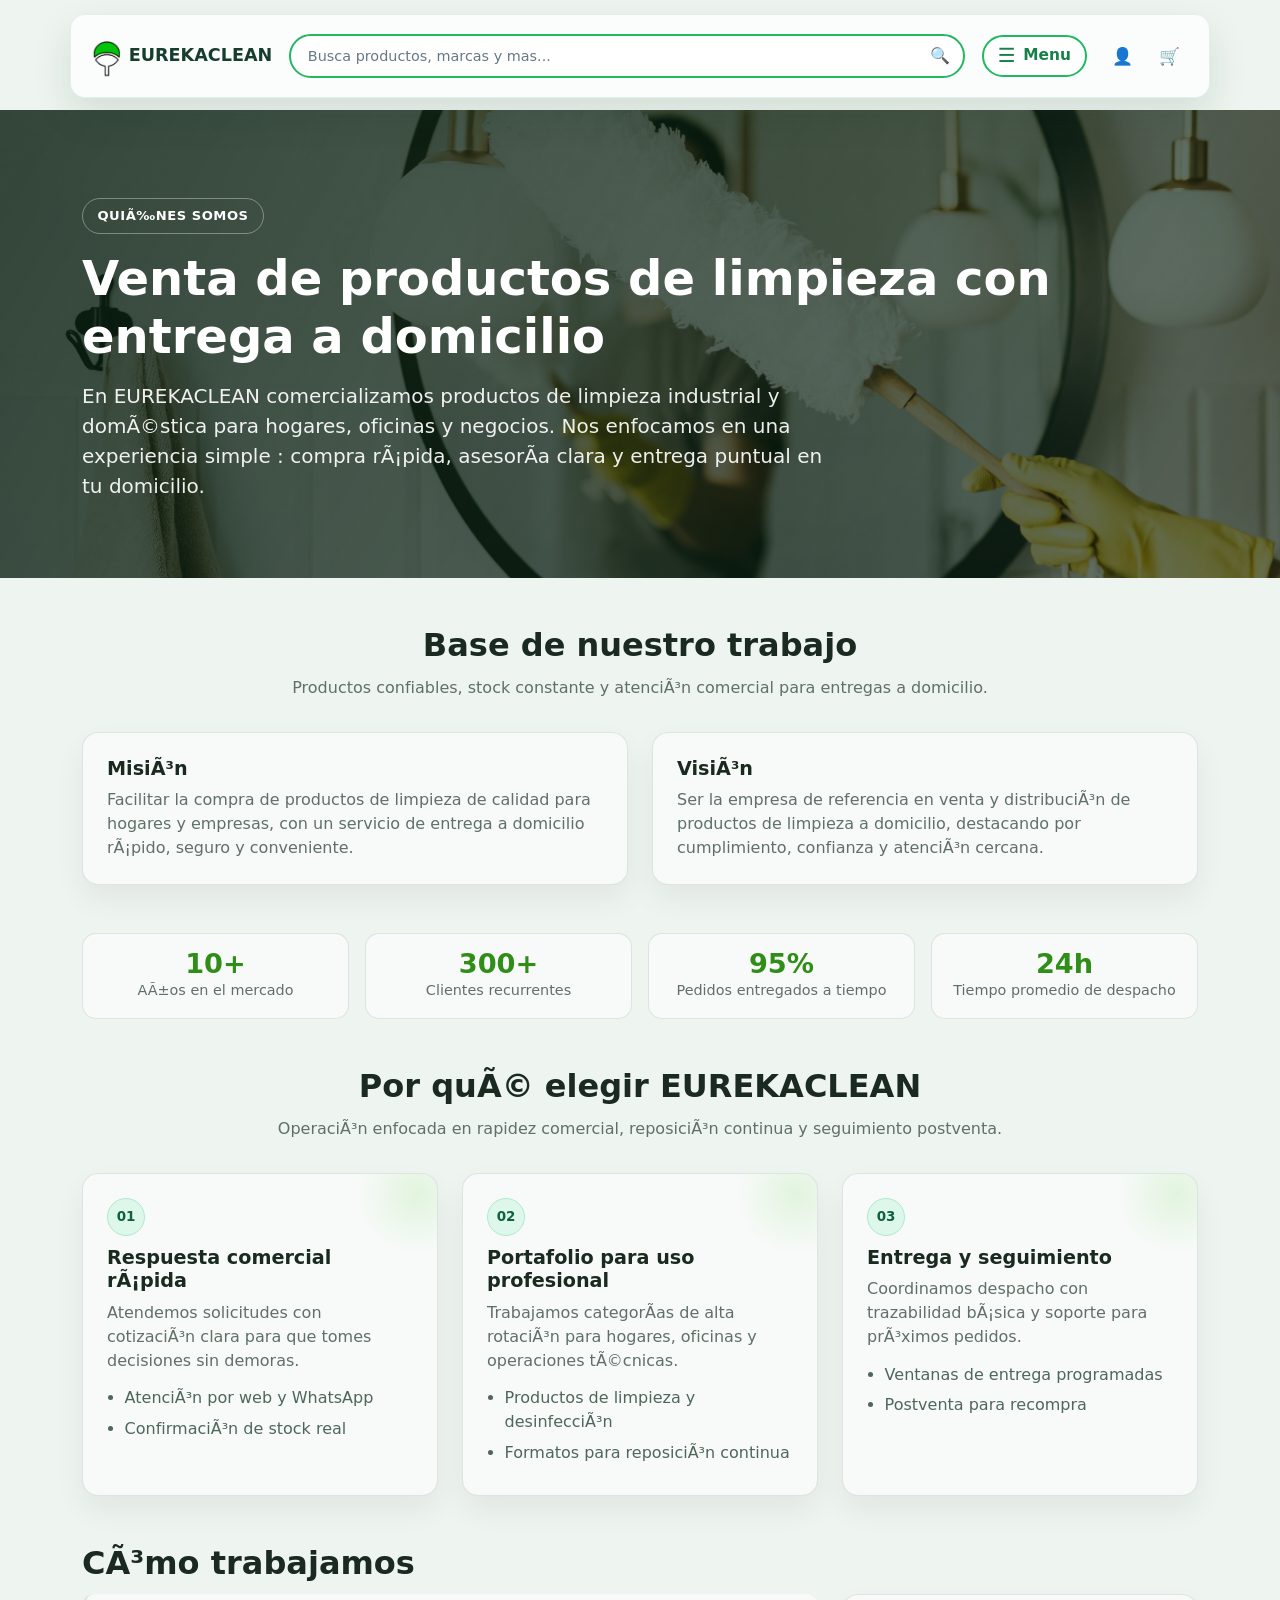
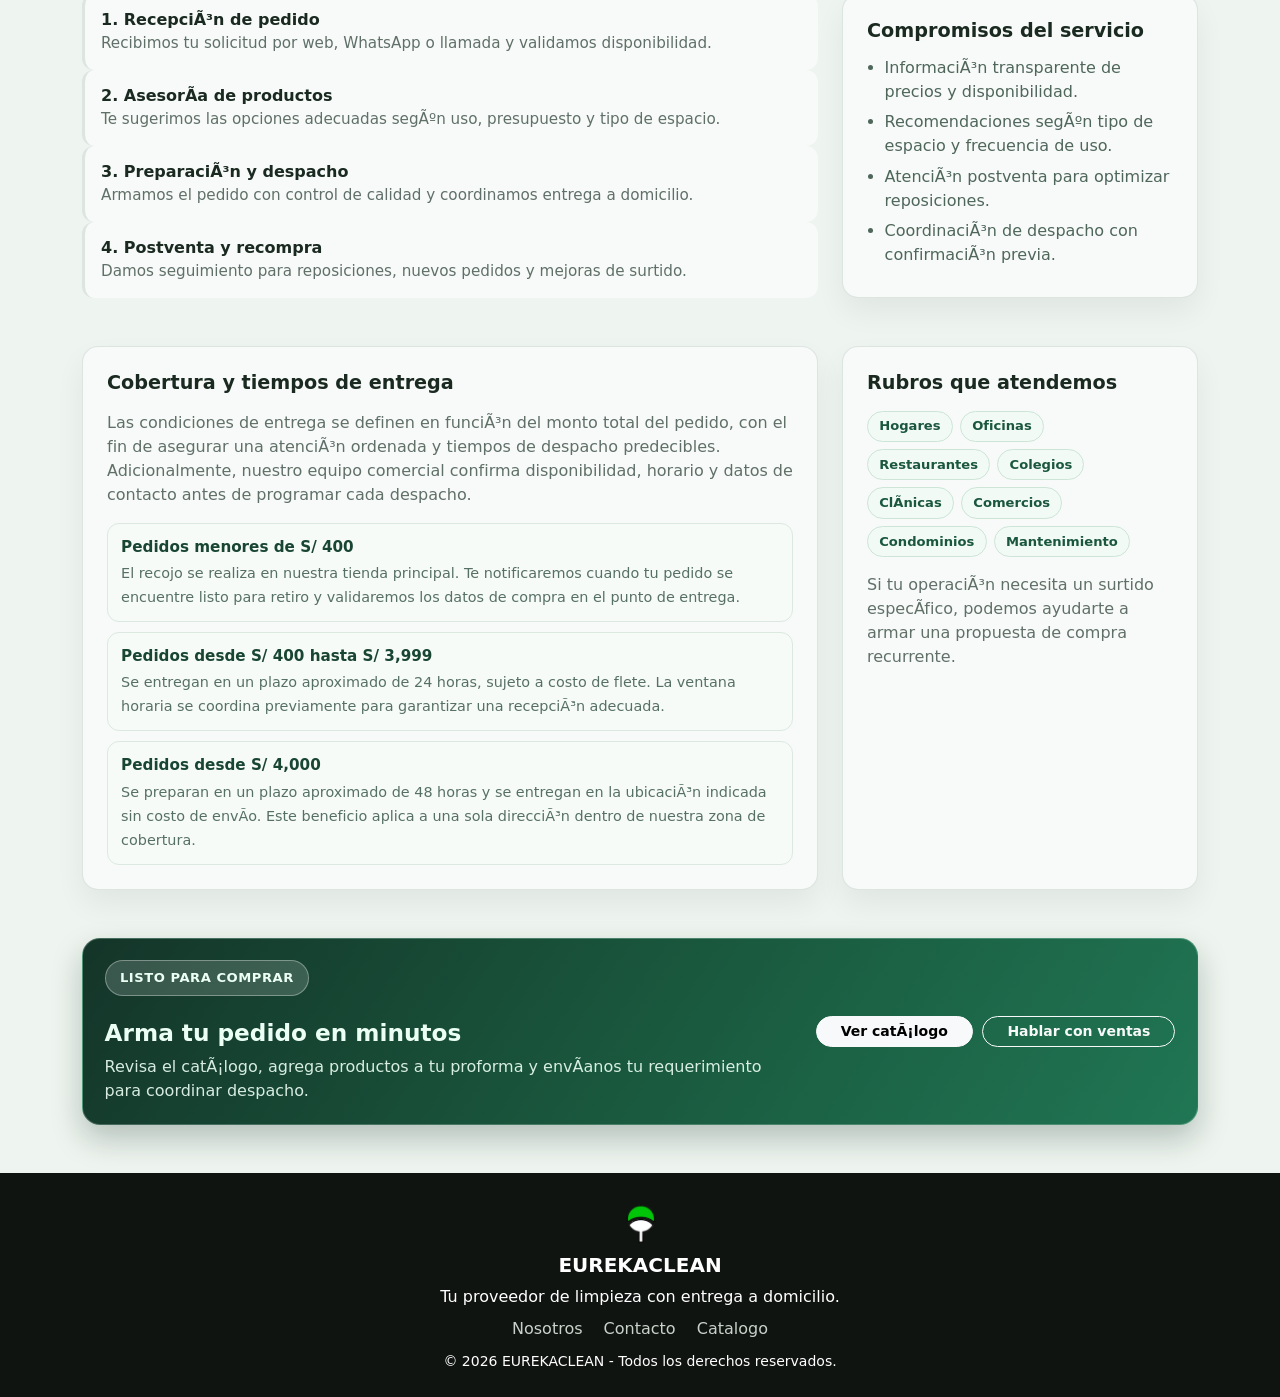
==== acerca.html @ d884f150 "Primer commit - EurekaCleanCode" ====
﻿<!DOCTYPE html>
<html lang="es">
<head>
  <meta charset="UTF-8">
  <meta name="viewport" content="width=device-width, initial-scale=1.0">
  <title>Acerca | EUREKACLEAN</title>

  <link href="https://cdn.jsdelivr.net/npm/bootstrap@5.3.3/dist/css/bootstrap.min.css" rel="stylesheet" integrity="sha384-QWTKZyjpPEjISv5WaRU9OFeRpok6YctnYmDr5pNlyT2bRjXh0JMhjY6hW+ALEwIH" crossorigin="anonymous">
  <link rel="stylesheet" href="css/style-acerca.css?v=20260604scan2">
  <link rel="icon" type="image/png" href="img/logo.png">
  <link rel="stylesheet" href="css/style-auth-admin.css?v=20260605noflicker1">
  <link rel="stylesheet" href="css/style-mobile.css?v=20260605noflicker1">
  <script src="js/runtime-config.js?v=20260604scan2"></script>
  <script src="js/app-config.js?v=20260604scan2"></script>
  <script src="js/auth-admin-flag.js?v=20260605noflicker1"></script>
</head>

<body class="page-acerca">
  <nav class="navbar navbar-expand-lg navbar-dark fixed-top custom-navbar">
    <div class="container nav-shell">
      <a class="navbar-brand fw-bold text-white d-inline-flex align-items-center gap-2" href="index.html">
        <img src="img/logo.png" alt="Logo EUREKACLEAN">
        <span>EUREKACLEAN</span>
      </a>

      <button class="navbar-toggler nav-menu-pill" type="button" data-bs-toggle="collapse" data-bs-target="#menu" aria-controls="menu" aria-expanded="false" aria-label="Abrir menu">
        <span class="nav-menu-icon" aria-hidden="true">&#9776;</span>
        <span>Menu</span>
      </button>

      <form class="nav-search" action="tienda.html" method="get" role="search">
        <input name="q" type="search" placeholder="Busca productos, marcas y mas..." aria-label="Buscar productos">
        <button type="submit" aria-label="Buscar">&#128269;</button>
      </form>

      <div class="nav-action-row">
        <div class="nav-auth-action" id="navAuthSlot">
          <a class="nav-icon-link nav-account-link" href="login.html" aria-label="Iniciar sesion">&#128100;</a>
        </div>
        <a class="nav-icon-link nav-cart-link" href="proforma.html" aria-label="Ver proforma">&#128722;<span class="nav-cart-count" hidden>0</span></a>
      </div>

      <div class="collapse navbar-collapse nav-menu-panel" id="menu">
        <ul class="navbar-nav align-items-center">
          <li class="nav-item"><a class="nav-link" href="index.html">Inicio</a></li>
          <li class="nav-item"><a class="nav-link active" href="acerca.html">Acerca</a></li>
          <li class="nav-item"><a class="nav-link" href="contacto.html">Contacto</a></li>
          <li class="nav-item"><a class="nav-link" href="tienda.html">Catalogo</a></li>
          <li class="nav-item" data-admin-only><a class="nav-link nav-editor-link" href="editor.html">Editor</a></li>
        </ul>
      </div>
    </div>
  </nav>

  <section class="about-hero">
    <div class="container">
      <span class="pill-badge">QUIÃ‰NES SOMOS</span>
      <h1 class="display-5 mb-3">Venta de productos de limpieza con entrega a domicilio</h1>
      <p class="lead mb-0">
        En EUREKACLEAN comercializamos productos de limpieza industrial y domÃ©stica para hogares, oficinas y negocios.  Nos enfocamos en una experiencia simple : compra rÃ¡pida, asesorÃ­a clara y entrega puntual en tu domicilio.
      </p>
    </div>
  </section>

  <section class="py-5">
    <div class="container">
      <h2 class="section-title text-center">Base de nuestro trabajo</h2>
      <p class="section-subtitle text-center">Productos confiables, stock constante y atenciÃ³n comercial para entregas a domicilio.</p>

      <div class="row g-4">
        <div class="col-md-6">
          <article class="info-card">
            <h3>MisiÃ³n</h3>
            <p>
              Facilitar la compra de productos de limpieza de calidad para hogares y empresas,
              con un servicio de entrega a domicilio rÃ¡pido, seguro y conveniente.
            </p>
          </article>
        </div>

        <div class="col-md-6">
          <article class="info-card">
            <h3>VisiÃ³n</h3>
            <p>
              Ser la empresa de referencia en venta y distribuciÃ³n de productos de limpieza a domicilio,
              destacando por cumplimiento, confianza y atenciÃ³n cercana.
            </p>
          </article>
        </div>
      </div>
    </div>
  </section>

  <section class="pb-5">
    <div class="container">
      <div class="row g-3">
        <div class="col-6 col-md-3">
          <div class="stat-box">
            <strong>10+</strong>
            <span>AÃ±os en el mercado</span>
          </div>
        </div>
        <div class="col-6 col-md-3">
          <div class="stat-box">
            <strong>300+</strong>
            <span>Clientes recurrentes</span>
          </div>
        </div>
        <div class="col-6 col-md-3">
          <div class="stat-box">
            <strong>95%</strong>
            <span>Pedidos entregados a tiempo</span>
          </div>
        </div>
        <div class="col-6 col-md-3">
          <div class="stat-box">
            <strong>24h</strong>
            <span>Tiempo promedio de despacho</span>
          </div>
        </div>
      </div>
    </div>
  </section>

  <section class="pb-5">
    <div class="container">
      <h2 class="section-title text-center">Por quÃ© elegir EUREKACLEAN</h2>
      <p class="section-subtitle text-center">
        OperaciÃ³n enfocada en rapidez comercial, reposiciÃ³n continua y seguimiento postventa.
      </p>

      <div class="row g-4">
        <div class="col-md-4">
          <article class="info-card feature-card">
            <span class="feature-index">01</span>
            <h3>Respuesta comercial rÃ¡pida</h3>
            <p>Atendemos solicitudes con cotizaciÃ³n clara para que tomes decisiones sin demoras.</p>
            <ul class="feature-list">
              <li>AtenciÃ³n por web y WhatsApp</li>
              <li>ConfirmaciÃ³n de stock real</li>
            </ul>
          </article>
        </div>
        <div class="col-md-4">
          <article class="info-card feature-card">
            <span class="feature-index">02</span>
            <h3>Portafolio para uso profesional</h3>
            <p>Trabajamos categorÃ­as de alta rotaciÃ³n para hogares, oficinas y operaciones tÃ©cnicas.</p>
            <ul class="feature-list">
              <li>Productos de limpieza y desinfecciÃ³n</li>
              <li>Formatos para reposiciÃ³n continua</li>
            </ul>
          </article>
        </div>
        <div class="col-md-4">
          <article class="info-card feature-card">
            <span class="feature-index">03</span>
            <h3>Entrega y seguimiento</h3>
            <p>Coordinamos despacho con trazabilidad bÃ¡sica y soporte para prÃ³ximos pedidos.</p>
            <ul class="feature-list">
              <li>Ventanas de entrega programadas</li>
              <li>Postventa para recompra</li>
            </ul>
          </article>
        </div>
      </div>
    </div>
  </section>

  <section class="pb-5">
    <div class="container">
      <h2 class="section-title">CÃ³mo trabajamos</h2>
      <div class="row g-4">
        <div class="col-lg-8">
          <div class="timeline-col">
          <div class="timeline-item">
            <h4>1. RecepciÃ³n de pedido</h4>
            <p>Recibimos tu solicitud por web, WhatsApp o llamada y validamos disponibilidad.</p>
          </div>
          <div class="timeline-item">
            <h4>2. AsesorÃ­a de productos</h4>
            <p>Te sugerimos las opciones adecuadas segÃºn uso, presupuesto y tipo de espacio.</p>
          </div>
          <div class="timeline-item">
            <h4>3. PreparaciÃ³n y despacho</h4>
            <p>Armamos el pedido con control de calidad y coordinamos entrega a domicilio.</p>
          </div>
          <div class="timeline-item">
            <h4>4. Postventa y recompra</h4>
            <p>Damos seguimiento para reposiciones, nuevos pedidos y mejoras de surtido.</p>
          </div>
          </div>
        </div>
        <div class="col-lg-4">
          <article class="info-card h-100 side-note-card">
            <h3>Compromisos del servicio</h3>
            <ul class="commitment-list">
              <li>InformaciÃ³n transparente de precios y disponibilidad.</li>
              <li>Recomendaciones segÃºn tipo de espacio y frecuencia de uso.</li>
              <li>AtenciÃ³n postventa para optimizar reposiciones.</li>
              <li>CoordinaciÃ³n de despacho con confirmaciÃ³n previa.</li>
            </ul>
          </article>
        </div>
      </div>
    </div>
  </section>

  <section class="pb-5">
    <div class="container">
      <div class="row g-4">
        <div class="col-lg-8">
          <article class="info-card h-100">
            <h3 class="mb-3">Cobertura y tiempos de entrega</h3>
            <p class="mb-3">
              Las condiciones de entrega se definen en funciÃ³n del monto total del pedido, con el fin de asegurar una atenciÃ³n ordenada y tiempos de despacho predecibles.
              Adicionalmente, nuestro equipo comercial confirma disponibilidad, horario y datos de contacto antes de programar cada despacho.
            </p>
            <div class="coverage-grid">
              <div class="coverage-chip">
                <strong>Pedidos menores de S/ 400</strong>
                <span>El recojo se realiza en nuestra tienda principal. Te notificaremos cuando tu pedido se encuentre listo para retiro y validaremos los datos de compra en el punto de entrega.</span>
              </div>
              <div class="coverage-chip">
                <strong>Pedidos desde S/ 400 hasta S/ 3,999</strong>
                <span>Se entregan en un plazo aproximado de 24 horas, sujeto a costo de flete. La ventana horaria se coordina previamente para garantizar una recepciÃ³n adecuada.</span>
              </div>
              <div class="coverage-chip">
                <strong>Pedidos desde S/ 4,000</strong>
                <span>Se preparan en un plazo aproximado de 48 horas y se entregan en la ubicaciÃ³n indicada sin costo de envÃ­o. Este beneficio aplica a una sola direcciÃ³n dentro de nuestra zona de cobertura.</span>
              </div>
            </div>
          </article>
        </div>
        <div class="col-lg-4">
          <article class="info-card h-100">
            <h3 class="mb-3">Rubros que atendemos</h3>
            <div class="sector-cloud">
              <span class="sector-pill">Hogares</span>
              <span class="sector-pill">Oficinas</span>
              <span class="sector-pill">Restaurantes</span>
              <span class="sector-pill">Colegios</span>
              <span class="sector-pill">ClÃ­nicas</span>
              <span class="sector-pill">Comercios</span>
              <span class="sector-pill">Condominios</span>
              <span class="sector-pill">Mantenimiento</span>
            </div>
            <p class="mt-3 mb-0">
              Si tu operaciÃ³n necesita un surtido especÃ­fico, podemos ayudarte a armar una propuesta de compra recurrente.
            </p>
          </article>
        </div>
      </div>
    </div>
  </section>

  <section class="pb-5">
    <div class="container">
      <div class="about-cta">
        <div>
          <span class="pill-badge pill-badge-solid">LISTO PARA COMPRAR</span>
          <h2>Arma tu pedido en minutos</h2>
          <p>
            Revisa el catÃ¡logo, agrega productos a tu proforma y envÃ­anos tu requerimiento para coordinar despacho.
          </p>
        </div>
        <div class="about-cta-actions">
          <a href="tienda.html" class="btn btn-light btn-sm fw-semibold rounded-pill px-4">Ver catÃ¡logo</a>
          <a href="contacto.html" class="btn btn-outline-light btn-sm fw-semibold rounded-pill px-4">Hablar con ventas</a>
        </div>
      </div>
    </div>
  </section>

  <footer class="footer py-4">
    <div class="container text-center">
      <img src="img/logo.png" alt="Logo EUREKACLEAN" style="height:48px;width:auto;" class="mb-2">
      <h5 class="fw-bold">EUREKACLEAN</h5>
      <p class="mb-2">Tu proveedor de limpieza con entrega a domicilio.</p>
      <div class="mb-2">
        <a href="acerca.html" class="me-3">Nosotros</a>
        <a href="contacto.html" class="me-3">Contacto</a>
        <a href="tienda.html">Catalogo</a>
      </div>
      <small>&copy; 2026 EUREKACLEAN - Todos los derechos reservados.</small>
    </div>
  </footer>
  <script src="js/catalog-store.js?v=20260604scan2"></script>
  <script src="js/auth-ui.js?v=20260605noflicker1"></script>
  <script src="https://cdn.jsdelivr.net/npm/bootstrap@5.3.3/dist/js/bootstrap.bundle.min.js" integrity="sha384-YvpcrYf0tY3lHB60NNkmXc5s9fDVZLESaAA55NDzOxhy9GkcIdslK1eN7N6jIeHz" crossorigin="anonymous"></script>
</body>
</html>
---- css/style-acerca.css ----
:root {
  --brand: #47c924;
  --brand-dark: #2f8d18;
  --ink: #1a2a21;
  --muted: #607068;
  --soft: #f3f8f4;
}

body {
  font-family: system-ui, -apple-system, "Segoe UI", Arial, sans-serif;
  padding-top: 56px;
  background: #eef4ef;
  color: var(--ink);
}

.custom-navbar {
  background: linear-gradient(118deg, #47c924 0%, #21b85f 52%, #1b8f85 100%);
  transition: all 0.3s ease;
  box-shadow: 0 10px 30px rgba(14, 72, 47, 0.18);
}

.navbar-brand {
  font-weight: 800;
  letter-spacing: 1px;
}

.nav-link {
  font-weight: 600;
  color: white !important;
}

.nav-link.active {
  border-bottom: 2px solid #fff;
}

.nav-link:hover {
  opacity: 0.8;
}

.navbar-toggler {
  transition: background-color 0.3s ease;
}

.navbar-toggler:hover {
  background-color: rgba(255, 255, 255, 0.1);
}

.about-hero {
  background:
    linear-gradient(120deg, rgba(10, 33, 17, 0.8), rgba(10, 33, 17, 0.58)),
    url('../img/home/hero-about-cleaning.jpg') center/cover no-repeat;
  color: #fff;
  padding: 5.5rem 0 4.8rem;
}

.about-hero h1 {
  font-weight: 800;
}

.about-hero p {
  max-width: 760px;
  color: rgba(255, 255, 255, 0.92);
}

.pill-badge {
  display: inline-block;
  padding: 0.45rem 0.9rem;
  border-radius: 999px;
  border: 1px solid rgba(255, 255, 255, 0.35);
  font-size: 0.82rem;
  font-weight: 700;
  letter-spacing: 0.04em;
  margin-bottom: 1rem;
}

.section-title {
  font-weight: 800;
  margin-bottom: 0.75rem;
}

.section-subtitle {
  color: var(--muted);
  max-width: 760px;
  margin: 0 auto 2rem;
}

.info-card {
  border: 1px solid #e8eee9;
  border-radius: 16px;
  background: #fff;
  box-shadow: 0 14px 30px rgba(0, 0, 0, 0.06);
  padding: 1.5rem;
  height: 100%;
}

.info-card h3 {
  font-size: 1.2rem;
  font-weight: 800;
}

.info-card p {
  color: var(--muted);
  margin-bottom: 0;
}

.stat-box {
  background: var(--soft);
  border: 1px solid #dfebdf;
  border-radius: 14px;
  text-align: center;
  padding: 1rem;
  height: 100%;
}

.stat-box strong {
  display: block;
  font-size: 1.7rem;
  color: var(--brand-dark);
  font-weight: 800;
  line-height: 1;
}

.stat-box span {
  font-size: 0.9rem;
  color: var(--muted);
}

/* "Cómo trabajamos" – equal-height columns */
.timeline-col {
  display: flex;
  flex-direction: column;
  height: 100%;
}

.timeline-item {
  border-left: 3px solid var(--brand);
  padding-left: 1rem;
  border-radius: 12px;
  margin-bottom: 0;
  flex: 1;
  display: flex;
  flex-direction: column;
  justify-content: center;
}

.timeline-item h4 {
  font-size: 1rem;
  font-weight: 800;
  margin-bottom: 0.2rem;
}

.timeline-item p {
  color: var(--muted);
  margin-bottom: 0;
  font-size: 0.95rem;
}

.feature-card {
  position: relative;
  overflow: hidden;
  border-color: #dceadf;
}

.feature-card::after {
  content: "";
  position: absolute;
  top: -40px;
  right: -40px;
  width: 120px;
  height: 120px;
  border-radius: 50%;
  background: radial-gradient(circle, rgba(71, 201, 36, 0.12) 0%, rgba(71, 201, 36, 0) 70%);
  pointer-events: none;
}

.feature-index {
  display: inline-flex;
  align-items: center;
  justify-content: center;
  width: 38px;
  height: 38px;
  border-radius: 999px;
  font-size: 0.84rem;
  font-weight: 800;
  color: #0f613e;
  background: #ddf8ea;
  border: 1px solid #afe8cd;
  margin-bottom: 0.65rem;
}

.feature-list,
.commitment-list {
  margin: 0.85rem 0 0;
  padding-left: 1.1rem;
  color: #4f665b;
}

.feature-list li,
.commitment-list li {
  margin-bottom: 0.4rem;
}

.side-note-card h3 {
  margin-bottom: 0.65rem;
}

.coverage-grid {
  display: grid;
  gap: 0.6rem;
}

.coverage-chip {
  border: 1px solid #dce9e1;
  background: #f6fbf8;
  border-radius: 12px;
  padding: 0.75rem 0.82rem;
}

.coverage-chip strong {
  display: block;
  margin-bottom: 0.18rem;
  font-size: 0.95rem;
  color: #194533;
}

.coverage-chip span {
  font-size: 0.9rem;
  color: #577065;
}

.sector-cloud {
  display: flex;
  flex-wrap: wrap;
  gap: 0.45rem;
}

.sector-pill {
  display: inline-flex;
  align-items: center;
  border-radius: 999px;
  border: 1px solid #cde5d7;
  background: #f2faf6;
  color: #1a573e;
  font-size: 0.82rem;
  font-weight: 700;
  padding: 0.3rem 0.7rem;
}

.about-cta {
  display: flex;
  justify-content: space-between;
  align-items: center;
  gap: 1rem;
  background: linear-gradient(124deg, #143529 0%, #1a5a3f 54%, #207654 100%);
  border: 1px solid rgba(199, 236, 216, 0.28);
  border-radius: 18px;
  padding: 1.35rem;
  color: #ecfff5;
  box-shadow: 0 14px 30px rgba(12, 45, 32, 0.25);
}

.about-cta h2 {
  font-size: 1.45rem;
  font-weight: 800;
  margin: 0.4rem 0 0.5rem;
}

.about-cta p {
  margin: 0;
  max-width: 680px;
  color: rgba(236, 255, 245, 0.9);
}

.about-cta-actions {
  display: flex;
  flex-wrap: wrap;
  gap: 0.6rem;
  align-items: center;
  justify-content: flex-end;
}

.pill-badge-solid {
  border-color: rgba(255, 255, 255, 0.34);
  background: rgba(255, 255, 255, 0.16);
}

html.theme-dark:not(.auth-is-admin) body .section-subtitle,
html.theme-dark:not(.auth-is-admin) body .info-card p,
html.theme-dark:not(.auth-is-admin) body .timeline-item p,
html.theme-dark:not(.auth-is-admin) body .feature-list,
html.theme-dark:not(.auth-is-admin) body .commitment-list,
html.theme-dark:not(.auth-is-admin) body .stat-box span {
  color: #c5d3e2;
}

html.theme-dark:not(.auth-is-admin) body .feature-card {
  border-color: rgba(210, 224, 238, 0.16);
}

html.theme-dark:not(.auth-is-admin) body .feature-index,
html.theme-dark:not(.auth-is-admin) body .sector-pill {
  background: #152a3d;
  color: #d9e9f8;
  border-color: rgba(214, 230, 248, 0.26);
}

html.theme-dark:not(.auth-is-admin) body .coverage-chip {
  background: #132334;
  border-color: rgba(210, 224, 238, 0.17);
}

html.theme-dark:not(.auth-is-admin) body .coverage-chip strong {
  color: #e8f2fc;
}

html.theme-dark:not(.auth-is-admin) body .coverage-chip span {
  color: #c5d3e2;
}

@media (max-width: 991.98px) {
  .about-cta {
    flex-direction: column;
    align-items: flex-start;
  }

  .about-cta-actions {
    justify-content: flex-start;
  }
}

.footer {
  background: #101411;
  color: white;
}

.footer a {
  color: #c8d2ca;
  text-decoration: none;
}

.footer a:hover {
  color: var(--brand);
}
---- css/style-auth-admin.css ----
html.auth-is-admin .custom-navbar {
  background: linear-gradient(120deg, #061711 0%, #09241a 58%, #0e3525 100%) !important;
  border-bottom: 1px solid rgba(84, 214, 141, .26);
  box-shadow: 0 10px 26px rgba(2, 20, 13, .42);
}

html.auth-is-admin .navbar-brand span {
  color: #f4fff8 !important;
}

html.auth-is-admin .nav-link {
  color: #e6f7ec !important;
}

html.auth-is-admin .nav-link.active {
  border-bottom: 2px solid #54d68d;
}

html.auth-is-admin .nav-link:hover {
  opacity: 1;
  color: #ffffff !important;
}

html.auth-preload.auth-has-session #navAuthSlot {
  min-width: 210px;
}

html.auth-preload *,
html.auth-preload *::before,
html.auth-preload *::after {
  animation: none !important;
  transition: none !important;
}

html.auth-preload body {
  visibility: visible !important;
}

html.auth-preload #navAuthSlot {
  min-width: 78px;
  min-height: 42px;
}

html:not(.auth-is-admin) [data-admin-only] {
  display: none !important;
}

.nav-editor-link {
  background: #000;
  color: #fff !important;
  border: 1px solid rgba(255, 255, 255, .45);
  border-radius: 999px;
  padding: .32rem .82rem !important;
  line-height: 1.1;
  box-shadow: 0 8px 16px rgba(0, 0, 0, .28);
}

.nav-editor-link:hover,
.nav-editor-link:focus,
.nav-editor-link.active {
  background: #151515;
  color: #fff !important;
  border-color: #fff;
}

html.auth-is-admin *,
html.auth-is-admin *::before,
html.auth-is-admin *::after {
  animation-delay: 0s !important;
  animation-duration: 0.01ms !important;
  transition-delay: 0s !important;
  transition-duration: 0.01ms !important;
}

html.auth-is-admin body.scroll-reveal-enabled .scroll-reveal-item {
  opacity: 1 !important;
  transform: none !important;
  filter: none !important;
}

html.auth-is-admin .navbar-toggler {
  border-color: rgba(214, 224, 236, .42);
}

html.auth-is-admin .navbar-toggler:focus {
  box-shadow: 0 0 0 .18rem rgba(190, 200, 214, .18);
}

html.auth-is-admin .navbar-toggler-icon {
  filter: invert(1) brightness(1.85);
}

html.auth-is-admin body.page-index,
html.auth-is-admin body.page-acerca,
html.auth-is-admin body.page-login {
  background:
    radial-gradient(circle at 10% 0%, rgba(43, 186, 94, .12), transparent 30%),
    radial-gradient(circle at 88% 10%, rgba(27, 143, 133, .1), transparent 28%),
    #eef3ef !important;
  color: #17231d !important;
}

html.auth-is-admin body.page-index .promo-shell,
html.auth-is-admin body.page-index .promo-carousel-frame,
html.auth-is-admin body.page-index .promo-card,
html.auth-is-admin body.page-index .featured-sellers-shell,
html.auth-is-admin body.page-index .featured-sellers-frame,
html.auth-is-admin body.page-index .featured-seller-card,
html.auth-is-admin body.page-index .new-product-shell,
html.auth-is-admin body.page-index .blog-card,
html.auth-is-admin body.page-acerca .info-card,
html.auth-is-admin body.page-acerca .stat-box,
html.auth-is-admin body.page-acerca .timeline-item,
html.auth-is-admin body.page-acerca .feature-card,
html.auth-is-admin body.page-acerca .coverage-chip,
html.auth-is-admin body.page-login .auth-card {
  background: #f8fbf9 !important;
  border-color: rgba(20, 50, 35, .15) !important;
  box-shadow: 0 14px 30px rgba(13, 38, 27, .08) !important;
  color: #14231b !important;
}

html.auth-is-admin body.page-index .promo-title,
html.auth-is-admin body.page-index .promo-name,
html.auth-is-admin body.page-index .featured-seller-name,
html.auth-is-admin body.page-index .clean-blog .section-head h2,
html.auth-is-admin body.page-index .blog-card h3,
html.auth-is-admin body.page-acerca .section-title,
html.auth-is-admin body.page-acerca .info-card h3,
html.auth-is-admin body.page-acerca .timeline-item h4,
html.auth-is-admin body.page-acerca .coverage-chip strong,
html.auth-is-admin body.page-login .auth-title,
html.auth-is-admin body.page-login .form-label {
  color: #1a2a21 !important;
}

html.auth-is-admin body.page-index .promo-subtitle,
html.auth-is-admin body.page-index .promo-description,
html.auth-is-admin body.page-index .featured-seller-code,
html.auth-is-admin body.page-index .featured-sellers-subtitle,
html.auth-is-admin body.page-index .blog-card p,
html.auth-is-admin body.page-acerca .section-subtitle,
html.auth-is-admin body.page-acerca .info-card p,
html.auth-is-admin body.page-acerca .timeline-item p,
html.auth-is-admin body.page-acerca .feature-list,
html.auth-is-admin body.page-acerca .commitment-list,
html.auth-is-admin body.page-acerca .coverage-chip span,
html.auth-is-admin body.page-acerca .stat-box span,
html.auth-is-admin body.page-login .auth-subtitle,
html.auth-is-admin body.page-login .small,
html.auth-is-admin body.page-login .text-muted {
  color: #4f6156 !important;
}

html.auth-is-admin body.page-index .promo-category,
html.auth-is-admin body.page-index .featured-seller-category,
html.auth-is-admin body.page-acerca .sector-pill,
html.auth-is-admin body.page-acerca .feature-index {
  background: #e8f2ec !important;
  color: #1c543c !important;
  border-color: #cfe0d5 !important;
}

html.auth-is-admin body.page-index .promo-count-badge,
html.auth-is-admin body.page-index .featured-sellers-badge,
html.auth-is-admin body.page-acerca .stat-box {
  background: #f2f7f4 !important;
  color: #194a34 !important;
  border-color: #d7e4dc !important;
  box-shadow: none !important;
}

html.auth-is-admin body.page-index .promo-old-price,
html.auth-is-admin body.page-acerca .stat-box strong {
  color: #2f6e4e !important;
}

html.auth-is-admin body.page-login .form-control,
html.auth-is-admin body.page-login .form-select,
html.auth-is-admin body.page-login textarea {
  background: #ffffff !important;
  color: #1f2c24 !important;
  border-color: #d3e0d7 !important;
}

html.auth-is-admin body.page-login .form-control::placeholder,
html.auth-is-admin body.page-login textarea::placeholder {
  color: #6e7f74 !important;
}

@media (max-width: 991.98px) {
  html.auth-preload.auth-has-session #navAuthSlot {
    min-width: 78px;
  }
}
/* Static shared auth and theme UI styles */
      .auth-user-pill {
        display: inline-flex;
        align-items: center;
        gap: .5rem;
        background: #ffffff;
        border-radius: 999px;
        padding: .28rem .55rem .28rem .32rem;
        text-decoration: none;
        color: #1f2c24;
        box-shadow: 0 6px 16px rgba(0,0,0,.12);
        border: 1px solid rgba(0,0,0,.06);
      }
      html:not(.auth-is-admin) body [data-admin-only] {
        display: none !important;
      }
      .auth-slot-wrap {
        display: inline-flex;
        align-items: center;
        gap: .45rem;
      } 
      .theme-min-toggle.btn {
        width: 40px;
        min-width: 40px;
        height: 40px;
        min-height: 40px;
        border: 1px solid rgba(23, 61, 47, .16) !important;
        border-radius: 11px !important;
        display: inline-flex;
        align-items: center;
        justify-content: center;
        padding: 0;
        box-sizing: border-box;
        overflow: hidden;
        background-clip: padding-box;
        -webkit-appearance: none;
        appearance: none;
        box-shadow: none !important;
        transition: background-color .2s ease, border-color .2s ease, color .2s ease, transform .2s ease;
      }
      .theme-min-toggle.btn[data-theme="light"] {
        background: #f7faf8 !important;
        border-color: rgba(23, 61, 47, .16) !important;
        color: #176b42 !important;
      }
      .theme-min-toggle.btn[data-theme="dark"] {
        background: #172433 !important;
        border-color: rgba(220, 233, 246, .18) !important;
        color: #e7eef7 !important;
      }
      .theme-min-toggle.btn:hover {
        transform: translateY(-1px);
      }
      .theme-min-toggle.btn:focus,
      .theme-min-toggle.btn:focus-visible,
      .theme-min-toggle.btn:active {
        outline: none;
        box-shadow: 0 0 0 .18rem rgba(33, 184, 95, .16) !important;
      }
      .theme-min-glyph {
        color: currentColor;
        font-size: 18px;
        line-height: 1;
        transition: transform .25s ease;
      }
      .theme-min-toggle.btn[data-theme="dark"] .theme-min-glyph {
        transform: rotate(-18deg);
      }
      .nav-editor-link {
        background: #000;
        color: #fff !important;
        border: 1px solid rgba(255, 255, 255, .45);
        border-radius: 999px;
        padding: .32rem .82rem !important;
        line-height: 1.1;
        box-shadow: 0 8px 16px rgba(0, 0, 0, .28);
      }
      .nav-editor-link:hover,
      .nav-editor-link:focus {
        background: #151515;
        color: #fff !important;
      }
      .nav-editor-link.active {
        background: #111;
        border-color: #fff;
      }
      html.auth-is-admin body .custom-navbar {
        background: linear-gradient(120deg, #061711 0%, #09241a 58%, #0e3525 100%) !important;
        border-bottom: 1px solid rgba(84, 214, 141, .26);
        box-shadow: 0 10px 26px rgba(2, 20, 13, .42);
      }
      html.auth-is-admin body .navbar-brand span {
        color: #f4fff8 !important;
      }
      html.auth-is-admin body .nav-link {
        color: #e6f7ec !important;
      }
      html.auth-is-admin body .nav-link.active {
        border-bottom: 2px solid #54d68d;
      }
      html.auth-is-admin body .nav-link:hover {
        opacity: 1;
        color: #ffffff !important;
      }
      html.auth-is-admin body .navbar-toggler {
        border-color: rgba(214, 224, 236, .42);
      }
      html.auth-is-admin body .navbar-toggler:focus {
        box-shadow: 0 0 0 .18rem rgba(190, 200, 214, .18);
      }
      html.auth-is-admin body .navbar-toggler-icon {
        filter: invert(1) brightness(1.85);
      }
      html.auth-is-admin body.page-index,
      html.auth-is-admin body.page-acerca,
      html.auth-is-admin body.page-login {
        background:
          radial-gradient(circle at 10% 0%, rgba(43, 186, 94, .12), transparent 30%),
          radial-gradient(circle at 88% 10%, rgba(27, 143, 133, .1), transparent 28%),
          #eef3ef !important;
        color: #17231d !important;
      }
      html.auth-is-admin body.page-index .promo-shell,
      html.auth-is-admin body.page-index .promo-carousel-frame,
      html.auth-is-admin body.page-index .promo-card,
      html.auth-is-admin body.page-index .featured-sellers-shell,
      html.auth-is-admin body.page-index .featured-sellers-frame,
      html.auth-is-admin body.page-index .featured-seller-card,
      html.auth-is-admin body.page-index .new-product-shell,
      html.auth-is-admin body.page-index .blog-card,
      html.auth-is-admin body.page-acerca .info-card,
      html.auth-is-admin body.page-acerca .stat-box,
      html.auth-is-admin body.page-acerca .timeline-item,
      html.auth-is-admin body.page-acerca .feature-card,
      html.auth-is-admin body.page-acerca .coverage-chip,
      html.auth-is-admin body.page-login .auth-card {
        background: #f8fbf9 !important;
        border-color: rgba(20, 50, 35, .15) !important;
        box-shadow: 0 14px 30px rgba(13, 38, 27, .08) !important;
        color: #14231b !important;
      }
      html.auth-is-admin body.page-index .promo-title,
      html.auth-is-admin body.page-index .promo-name,
      html.auth-is-admin body.page-index .featured-seller-name,
      html.auth-is-admin body.page-index .clean-blog .section-head h2,
      html.auth-is-admin body.page-index .blog-card h3,
      html.auth-is-admin body.page-acerca .section-title,
      html.auth-is-admin body.page-acerca .info-card h3,
      html.auth-is-admin body.page-acerca .timeline-item h4,
      html.auth-is-admin body.page-acerca .coverage-chip strong,
      html.auth-is-admin body.page-login .auth-title,
      html.auth-is-admin body.page-login .form-label {
        color: #1a2a21 !important;
      }
      html.auth-is-admin body.page-index .promo-subtitle,
      html.auth-is-admin body.page-index .promo-description,
      html.auth-is-admin body.page-index .featured-seller-code,
      html.auth-is-admin body.page-index .featured-sellers-subtitle,
      html.auth-is-admin body.page-index .blog-card p,
      html.auth-is-admin body.page-acerca .section-subtitle,
      html.auth-is-admin body.page-acerca .info-card p,
      html.auth-is-admin body.page-acerca .timeline-item p,
      html.auth-is-admin body.page-acerca .feature-list,
      html.auth-is-admin body.page-acerca .commitment-list,
      html.auth-is-admin body.page-acerca .coverage-chip span,
      html.auth-is-admin body.page-acerca .stat-box span,
      html.auth-is-admin body.page-login .auth-subtitle,
      html.auth-is-admin body.page-login .small,
      html.auth-is-admin body.page-login .text-muted {
        color: #4f6156 !important;
      }
      html.auth-is-admin body.page-index .promo-category,
      html.auth-is-admin body.page-index .featured-seller-category,
      html.auth-is-admin body.page-acerca .sector-pill,
      html.auth-is-admin body.page-acerca .feature-index {
        background: #e8f2ec !important;
        color: #1c543c !important;
        border-color: #cfe0d5 !important;
      }
      html.auth-is-admin body.page-index .promo-count-badge,
      html.auth-is-admin body.page-index .featured-sellers-badge,
      html.auth-is-admin body.page-acerca .stat-box {
        background: #f2f7f4 !important;
        color: #194a34 !important;
        border-color: #d7e4dc !important;
        box-shadow: none !important;
      }
      html.auth-is-admin body.page-index .promo-old-price,
      html.auth-is-admin body.page-acerca .stat-box strong {
        color: #2f6e4e !important;
      }
      html.auth-is-admin body.page-login .form-control,
      html.auth-is-admin body.page-login .form-select,
      html.auth-is-admin body.page-login textarea {
        background: #ffffff !important;
        color: #1f2c24 !important;
        border-color: #d3e0d7 !important;
      }
      html.auth-is-admin body.page-login .form-control::placeholder,
      html.auth-is-admin body.page-login textarea::placeholder {
        color: #6e7f74 !important;
      }
      .auth-user-pill:hover {
        color: #1f2c24;
        background: #f8faf9;
      }
      .auth-user-pill.admin {
        background: linear-gradient(135deg, #eafff0, #c9f4d8);
        border-color: rgba(33, 184, 95, .36);
        color: #123d29;
      }
      .auth-user-pill.admin:hover {
        background: linear-gradient(135deg, #f4fff7, #d8f8e2);
        color: #0f3323;
      }
      .auth-avatar {
        width: 30px;
        height: 30px;
        border-radius: 50%;
        display: inline-flex;
        align-items: center;
        justify-content: center;
        font-weight: 800;
        color: #fff;
        background: linear-gradient(135deg, #47c924, #2f8d18);
        text-transform: uppercase;
      }
      .auth-user-pill.admin .auth-avatar {
        background: linear-gradient(135deg, #21b85f, #147a45);
        color: #ffffff;
      }
      .auth-email {
        font-size: .8rem;
        font-weight: 700;
        max-width: 160px;
        white-space: nowrap;
        overflow: hidden;
        text-overflow: ellipsis;
      }
      .auth-role-badge {
        font-size: .62rem;
        font-weight: 800;
        letter-spacing: .04em;
        color: #0f6240;
        background: #ffffff;
        border: 1px solid rgba(33, 184, 95, .28);
        border-radius: 999px;
        padding: .12rem .42rem;
        line-height: 1.1;
      }
      .auth-logout-btn {
        width: 38px;
        min-width: 38px;
        max-width: 38px;
        height: 38px;
        border: 1px solid rgba(33, 184, 95, .24);
        border-radius: 50%;
        padding: 0;
        color: #16804b;
        background: rgba(33, 184, 95, .1);
        display: inline-flex;
        align-items: center;
        justify-content: center;
        font-size: .76rem;
        font-weight: 800;
        box-shadow: none;
      }
      .auth-logout-btn:hover {
        background: rgba(33, 184, 95, .16);
        color: #0f6240;
      }
      .auth-logout-btn svg {
        width: 16px;
        height: 16px;
        flex-shrink: 0;
      }
      .auth-logout-text {
        line-height: 1;
      }
      html.theme-light body {
        color-scheme: light;
      }
      html.theme-dark body {
        background: #0f1720;
        color: #e6edf5;
        color-scheme: dark;
      }
      html.theme-dark body .text-dark,
      html.theme-dark body .text-black,
      html.theme-dark body .text-body,
      html.theme-dark body .text-body-emphasis,
      html.theme-dark body .text-secondary,
      html.theme-dark body .text-body-secondary,
      html.theme-dark body .text-black-50,
      html.theme-dark body .form-label,
      html.theme-dark body label {
        color: #e6edf5 !important;
      }
      html.theme-dark body a:not(.nav-link):not(.btn):not(.navbar-brand) {
        color: #9acbff;
      }
      html.theme-dark body .lead,
      html.theme-dark body .small,
      html.theme-dark body .small-note,
      html.theme-dark body .section-subtitle {
        color: #c5d3e1 !important;
      }
      html.theme-dark body .auth-logout-btn,
      html.theme-dark body .auth-user-pill {
        background: #1a2633;
        color: #e6edf5;
        border-color: rgba(216, 227, 239, .2);
      }
      html.theme-dark body .auth-user-pill:hover,
      html.theme-dark body .auth-logout-btn:hover {
        background: #223244;
      }
      html.theme-dark body .bg-light,
      html.theme-dark body .footer {
        background: #121d28 !important;
        color: #e6edf5 !important;
      }
      html.theme-dark body .card,
      html.theme-dark body .auth-card,
      html.theme-dark body .info-card,
      html.theme-dark body .timeline-item,
      html.theme-dark body .stat-box,
      html.theme-dark body .contact-card,
      html.theme-dark body .contact-panel {
        background: #172433 !important;
        color: #e6edf5 !important;
        border-color: rgba(219, 230, 242, .12) !important;
        box-shadow: 0 10px 20px rgba(0, 0, 0, .26);
      }
      html.theme-dark body .text-muted {
        color: #b5c5d5 !important;
      }
      html.theme-dark body .btn-light {
        background: #1f2c3a;
        color: #e6edf5;
        border-color: rgba(219, 230, 242, .2);
      }
      html.theme-dark body .custom-navbar .btn-light {
        background: #ffffff;
        color: #212529;
        border-color: transparent;
      }
      html.theme-dark body .form-control,
      html.theme-dark body .form-select,
      html.theme-dark body textarea {
        background: #111b27;
        color: #e6edf5;
        border-color: rgba(219, 230, 242, .18);
      }
      html.theme-dark body .form-control::placeholder,
      html.theme-dark body textarea::placeholder {
        color: #8ea3b8;
      }
      @media (max-width: 991.98px) {
        .auth-email {
          max-width: 120px;
        }
        .auth-slot-wrap {
          margin-top: .45rem;
        }
        .nav-theme-item {
          margin-top: 0;
        }
        .theme-min-toggle.btn {
          width: 38px;
          min-width: 38px;
          height: 38px;
          min-height: 38px;
        }
        .theme-min-glyph {
          font-size: 17px;
        }
        .auth-logout-btn {
          min-width: 78px;
          height: 36px;
          padding: 0 .54rem;
        }
      }
---- css/style-mobile.css ----
/* Shared responsive overrides for all public pages */
html,
body {
  max-width: 100%;
  overflow-x: hidden;
}

/* Shared light-mode cards/boxes (reduce bright white) */
html:not(.theme-dark):not(.auth-is-admin) body .promo-carousel-frame,
html:not(.theme-dark):not(.auth-is-admin) body .promo-card,
html:not(.theme-dark):not(.auth-is-admin) body .product-box,
html:not(.theme-dark):not(.auth-is-admin) body .product-box-list,
html:not(.theme-dark):not(.auth-is-admin) body .catalog-wrap,
html:not(.theme-dark):not(.auth-is-admin) body .catalog-sidebar,
html:not(.theme-dark):not(.auth-is-admin) body .catalog-search-wrap,
html:not(.theme-dark):not(.auth-is-admin) body .catalog-empty,
html:not(.theme-dark):not(.auth-is-admin) body .cart-item,
html:not(.theme-dark):not(.auth-is-admin) body .new-product-shell,
html:not(.theme-dark):not(.auth-is-admin) body .blog-card,
html:not(.theme-dark):not(.auth-is-admin) body .auth-card,
html:not(.theme-dark):not(.auth-is-admin) body .info-card,
html:not(.theme-dark):not(.auth-is-admin) body .stat-box,
html:not(.theme-dark):not(.auth-is-admin) body .timeline-item,
html:not(.theme-dark):not(.auth-is-admin) body .contact-card,
html:not(.theme-dark):not(.auth-is-admin) body .form-card,
html:not(.theme-dark):not(.auth-is-admin) body .visit-card,
html:not(.theme-dark):not(.auth-is-admin) body .proforma-shell,
html:not(.theme-dark):not(.auth-is-admin) body .proforma-card,
html:not(.theme-dark):not(.auth-is-admin) body .proforma-item,
html:not(.theme-dark):not(.auth-is-admin) body .history-item,
html:not(.theme-dark):not(.auth-is-admin) body .editor-head-shell,
html:not(.theme-dark):not(.auth-is-admin) body .editor-main-shell {
  background: #f7faf8 !important;
  border-color: rgba(30, 72, 52, 0.12) !important;
}

/* Scroll reveal for content cards/boxes */
body.scroll-reveal-enabled .scroll-reveal-item {
  opacity: 1 !important;
  transform: none !important;
  filter: none !important;
  will-change: auto;
  transition: none !important;
}

body.scroll-reveal-enabled .scroll-reveal-item.is-revealed {
  opacity: 1 !important;
  transform: none !important;
  filter: none !important;
}

/* Shared dark-mode cards/boxes */
html.theme-dark:not(.auth-is-admin) body {
  background: #0f1720;
  color: #e6edf5;
}

html.theme-dark:not(.auth-is-admin) body .promo-shell,
html.theme-dark:not(.auth-is-admin) body .promo-carousel-frame,
html.theme-dark:not(.auth-is-admin) body .promo-card,
html.theme-dark:not(.auth-is-admin) body .product-box,
html.theme-dark:not(.auth-is-admin) body .product-box-list,
html.theme-dark:not(.auth-is-admin) body .catalog-wrap,
html.theme-dark:not(.auth-is-admin) body .catalog-sidebar,
html.theme-dark:not(.auth-is-admin) body .catalog-search-wrap,
html.theme-dark:not(.auth-is-admin) body .catalog-empty,
html.theme-dark:not(.auth-is-admin) body .cart-item,
html.theme-dark:not(.auth-is-admin) body .new-product-shell,
html.theme-dark:not(.auth-is-admin) body .blog-card,
html.theme-dark:not(.auth-is-admin) body .auth-card,
html.theme-dark:not(.auth-is-admin) body .info-card,
html.theme-dark:not(.auth-is-admin) body .stat-box,
html.theme-dark:not(.auth-is-admin) body .timeline-item,
html.theme-dark:not(.auth-is-admin) body .contact-card,
html.theme-dark:not(.auth-is-admin) body .form-card,
html.theme-dark:not(.auth-is-admin) body .visit-card,
html.theme-dark:not(.auth-is-admin) body .proforma-shell,
html.theme-dark:not(.auth-is-admin) body .proforma-card,
html.theme-dark:not(.auth-is-admin) body .proforma-item,
html.theme-dark:not(.auth-is-admin) body .history-item,
html.theme-dark:not(.auth-is-admin) body .editor-head-shell,
html.theme-dark:not(.auth-is-admin) body .editor-main-shell {
  background: #172433 !important;
  color: #e6edf5 !important;
  border-color: rgba(219, 230, 242, 0.12) !important;
  box-shadow: 0 10px 20px rgba(0, 0, 0, 0.26) !important;
}

html.theme-dark:not(.auth-is-admin) body .promo-title,
html.theme-dark:not(.auth-is-admin) body .promo-name,
html.theme-dark:not(.auth-is-admin) body .product-box h5,
html.theme-dark:not(.auth-is-admin) body .product-box-list h5,
html.theme-dark:not(.auth-is-admin) body .blog-card h3,
html.theme-dark:not(.auth-is-admin) body .catalog-title,
html.theme-dark:not(.auth-is-admin) body .catalog-parent,
html.theme-dark:not(.auth-is-admin) body .new-product h2,
html.theme-dark:not(.auth-is-admin) body .contact-card h3,
html.theme-dark:not(.auth-is-admin) body .form-card h2,
html.theme-dark:not(.auth-is-admin) body .visit-card h2,
html.theme-dark:not(.auth-is-admin) body .proforma-card h2,
html.theme-dark:not(.auth-is-admin) body .history-main h4 {
  color: #ecf2fa !important;
}

html.theme-dark:not(.auth-is-admin) body .promo-subtitle,
html.theme-dark:not(.auth-is-admin) body .promo-code,
html.theme-dark:not(.auth-is-admin) body .product-list-meta,
html.theme-dark:not(.auth-is-admin) body .blog-card p,
html.theme-dark:not(.auth-is-admin) body .catalog-subtitle,
html.theme-dark:not(.auth-is-admin) body .contact-card p,
html.theme-dark:not(.auth-is-admin) body .visit-card p,
html.theme-dark:not(.auth-is-admin) body .proforma-item p,
html.theme-dark:not(.auth-is-admin) body .history-main p,
html.theme-dark:not(.auth-is-admin) body .text-muted {
  color: #c2d1df !important;
}

html.theme-dark:not(.auth-is-admin) body .clean-blog {
  background: linear-gradient(170deg, #101b28 0%, #132232 100%) !important;
}

html.theme-dark:not(.auth-is-admin) body .clean-blog .section-head h2 {
  color: #ecf2fa !important;
}

html.theme-dark:not(.auth-is-admin) body .clean-blog .section-head p {
  color: #c2d1df !important;
}

html.theme-dark:not(.auth-is-admin) body .clean-blog .section-kicker {
  background: #152a3d !important;
  color: #d3e6f8 !important;
  border-color: rgba(211, 230, 248, 0.24) !important;
}

html.theme-dark:not(.auth-is-admin) body .promo-thumb,
html.theme-dark:not(.auth-is-admin) body .product-thumb,
html.theme-dark:not(.auth-is-admin) body .product-thumb-list {
  border-color: rgba(219, 230, 242, 0.12) !important;
  background: #111b27 !important;
}

html.theme-dark:not(.auth-is-admin) body .promo-count-badge,
html.theme-dark:not(.auth-is-admin) body .product-category-pill,
html.theme-dark:not(.auth-is-admin) body .history-count-badge {
  background: #111b27 !important;
  color: #c9d9ea !important;
  border-color: rgba(219, 230, 242, 0.16) !important;
}

html.theme-dark:not(.auth-is-admin) body .add-qty-picker {
  background: #111b27 !important;
  border-color: rgba(219, 230, 242, 0.16) !important;
  box-shadow: inset 0 1px 0 rgba(255, 255, 255, 0.04) !important;
}

html.theme-dark:not(.auth-is-admin) body .add-qty-btn {
  background: #1a2b3d !important;
  color: #d7e6f5 !important;
}

html.theme-dark:not(.auth-is-admin) body .add-qty-btn:hover {
  background: #20364b !important;
  color: #eff6ff !important;
}

html.theme-dark:not(.auth-is-admin) body .add-qty-value {
  color: #e7f0f9 !important;
}

html.theme-dark:not(.auth-is-admin) body .add-proforma-btn {
  background: linear-gradient(135deg, #2a3f58 0%, #202f42 58%, #182333 100%) !important;
  color: #eef6ff !important;
  box-shadow: 0 10px 18px rgba(0, 0, 0, 0.32), inset 0 1px 0 rgba(255, 255, 255, 0.08) !important;
}

html.theme-dark:not(.auth-is-admin) body .add-proforma-btn:hover {
  box-shadow: 0 13px 20px rgba(0, 0, 0, 0.36), inset 0 1px 0 rgba(255, 255, 255, 0.12) !important;
}

html.theme-dark:not(.auth-is-admin) body .add-proforma-btn:active {
  box-shadow: 0 8px 14px rgba(0, 0, 0, 0.3), inset 0 1px 0 rgba(255, 255, 255, 0.08) !important;
}

@media (prefers-reduced-motion: reduce) {
  body.scroll-reveal-enabled .scroll-reveal-item {
    opacity: 1;
    transform: none;
    filter: none;
    transition: none;
  }
}

img,
svg,
video,
canvas,
iframe {
  max-width: 100%;
}

.custom-navbar {
  background: transparent !important;
  box-shadow: none !important;
  padding: 0.9rem 0;
}

.custom-navbar .nav-shell {
  position: relative;
  display: flex;
  align-items: center;
  gap: 1.05rem;
  width: min(100% - 1.4rem, 1290px);
  min-height: 78px;
  padding: 0.86rem 1.28rem;
  border: 1px solid rgba(28, 115, 81, 0.1);
  border-radius: 15px;
  background: rgba(250, 253, 251, 0.96);
  box-shadow: 0 16px 38px rgba(20, 64, 42, 0.12);
  backdrop-filter: blur(14px);
  transition: min-height 0.28s ease, padding 0.28s ease, border-radius 0.28s ease, box-shadow 0.28s ease, width 0.28s ease;
}

.custom-navbar .navbar-brand {
  order: 1;
  flex: 0 0 auto;
  min-width: 0;
  margin-right: 0;
  color: #173d2f !important;
  letter-spacing: 0;
  transition: transform 0.28s ease, justify-self 0.28s ease;
}

.custom-navbar .navbar-brand img {
  width: auto;
  height: 44px;
  object-fit: contain;
}

.custom-navbar .navbar-brand span {
  max-width: 190px;
  color: #173d2f;
  font-size: 1.1rem;
  font-weight: 800;
  line-height: 1;
  white-space: nowrap;
}

.custom-navbar .nav-menu-pill {
  order: 3;
  flex: 0 0 auto;
  display: inline-flex !important;
  align-items: center;
  justify-content: center;
  gap: 0.48rem;
  min-width: 98px;
  min-height: 42px;
  padding: 0.48rem 0.88rem;
  border: 2px solid #21b85f;
  border-radius: 999px;
  background: #ffffff;
  color: #16804b;
  font-size: 0.96rem;
  font-weight: 800;
  line-height: 1;
  box-shadow: none !important;
  transition: transform 0.28s ease, min-height 0.28s ease, padding 0.28s ease;
}

.custom-navbar .nav-menu-pill:focus,
.custom-navbar .nav-menu-pill:focus-visible {
  box-shadow: 0 0 0 0.18rem rgba(33, 184, 95, 0.2) !important;
}

.custom-navbar .nav-menu-icon {
  font-size: 1.24rem;
  line-height: 1;
}

.custom-navbar .nav-search {
  order: 2;
  position: relative;
  flex: 1 1 460px;
  min-width: 220px;
  display: flex;
  align-items: center;
  height: 44px;
  margin: 0;
  border: 2px solid #21b85f;
  border-radius: 999px;
  background: #ffffff;
  overflow: visible;
  transition: opacity 0.24s ease, transform 0.28s ease, flex-basis 0.28s ease, max-width 0.28s ease, width 0.28s ease, margin 0.28s ease;
}

.custom-navbar .nav-search input {
  flex: 1 1 auto;
  min-width: 0;
  height: 100%;
  padding: 0 3rem 0 1.05rem;
  border: 0;
  outline: 0;
  background: transparent;
  color: #173d2f;
  font-size: 0.9rem;
  font-weight: 500;
}

.custom-navbar .nav-search input::placeholder {
  color: #667985;
  opacity: 1;
}

.custom-navbar .nav-search > button {
  position: absolute;
  right: 0.3rem;
  top: 50%;
  width: 36px;
  height: 36px;
  border: 0;
  border-radius: 50%;
  background: transparent;
  color: #173d2f;
  font-size: 1rem;
  line-height: 1;
  transform: translateY(-50%);
}

.custom-navbar .nav-search-suggestions {
  position: absolute;
  top: calc(100% + 0.48rem);
  left: 0;
  right: 0;
  box-sizing: border-box;
  width: 100%;
  max-width: 100%;
  z-index: 1140;
  max-height: min(420px, calc(100vh - 180px));
  overflow-y: auto;
  overflow-x: hidden;
  padding: 0.36rem;
  border: 1px solid rgba(28, 115, 81, 0.14);
  border-radius: 14px;
  background: rgba(250, 253, 251, 0.99);
  box-shadow: 0 18px 38px rgba(20, 64, 42, 0.2);
  backdrop-filter: blur(14px);
}

.custom-navbar .nav-search-suggestion {
  position: static !important;
  top: auto !important;
  right: auto !important;
  transform: none !important;
  box-sizing: border-box;
  width: 100%;
  height: auto;
  display: grid;
  grid-template-columns: minmax(0, 1fr) auto;
  gap: 0.14rem 0.72rem;
  align-items: center;
  padding: 0.62rem 0.74rem;
  border: 0;
  border-radius: 10px;
  background: transparent;
  color: #173d2f;
  font: inherit;
  line-height: 1.2;
  text-align: left;
}

.custom-navbar .nav-search-suggestion:hover,
.custom-navbar .nav-search-suggestion:focus-visible,
.custom-navbar .nav-search-suggestion.is-active {
  background: #ddf8ea;
  outline: none;
}

.custom-navbar .nav-search-main {
  min-width: 0;
  overflow: hidden;
  color: #173d2f;
  font-size: 0.9rem;
  font-weight: 800;
  line-height: 1.25;
  text-overflow: ellipsis;
  white-space: nowrap;
}

.custom-navbar .nav-search-meta {
  min-width: 0;
  overflow: hidden;
  color: #5f756d;
  font-size: 0.73rem;
  font-weight: 700;
  line-height: 1.2;
  text-overflow: ellipsis;
  white-space: nowrap;
}

.custom-navbar .nav-search-price {
  grid-column: 2;
  grid-row: 1 / span 2;
  align-self: center;
  padding: 0.22rem 0.48rem;
  border-radius: 999px;
  background: #eef9f1;
  color: #0f6240;
  font-size: 0.75rem;
  font-weight: 900;
  white-space: nowrap;
}

.custom-navbar .nav-search-empty {
  padding: 0.68rem 0.78rem;
  color: #5f756d;
  font-size: 0.84rem;
  font-weight: 700;
}

.custom-navbar .nav-action-row {
  order: 4;
  flex: 0 0 auto;
  display: inline-flex;
  align-items: center;
  gap: 0.55rem;
  min-width: max-content;
  transition: transform 0.28s ease;
}

body.page-tienda.catalog-nav-compact {
  padding-top: 82px !important;
}

body.page-tienda.catalog-nav-compact .custom-navbar {
  padding: 0.48rem 0;
}

body.page-tienda.catalog-nav-compact .custom-navbar .nav-shell {
  display: grid;
  grid-template-columns: minmax(0, 1fr) auto minmax(0, 1fr);
  min-height: 58px;
  padding: 0.46rem 0.78rem;
  border-radius: 14px;
}

body.page-tienda.catalog-nav-compact .custom-navbar .navbar-brand {
  grid-column: 2;
  justify-self: center;
  transform: translateX(0);
}

body.page-tienda.catalog-nav-compact .custom-navbar .navbar-brand img {
  height: 38px;
}

body.page-tienda.catalog-nav-compact .custom-navbar .nav-search {
  grid-column: 1;
  grid-row: 1;
  width: 0;
  max-width: 0;
  min-width: 0;
  flex: 0 1 0;
  margin: 0;
  opacity: 0;
  transform: translateY(-8px) scaleX(0.92);
  pointer-events: none;
  visibility: hidden;
}

body.page-tienda.catalog-nav-compact .custom-navbar .nav-search-suggestions {
  display: none !important;
}

body.page-tienda.catalog-nav-compact .custom-navbar .nav-menu-pill {
  grid-column: 3;
  grid-row: 1;
  justify-self: end;
  min-height: 40px;
}

body.page-tienda.catalog-nav-compact .custom-navbar .nav-action-row {
  grid-column: 3;
  grid-row: 1;
  justify-self: end;
  margin-right: 0;
  transform: translateX(0);
}

body.page-tienda.catalog-nav-compact .custom-navbar .nav-menu-pill {
  margin-right: 5.55rem;
}

body.page-tienda .catalog-search-global {
  opacity: 0;
  transform: translateY(-10px);
  pointer-events: none;
  max-height: 0;
  margin-bottom: 0 !important;
  overflow: hidden;
  transition: opacity 0.24s ease, transform 0.28s ease, max-height 0.28s ease, margin 0.28s ease;
}

body.page-tienda.catalog-nav-compact .catalog-search-global {
  position: fixed;
  top: 76px;
  left: 50%;
  z-index: 1085;
  width: min(100% - 1.4rem, 1050px);
  max-height: 140px;
  margin-bottom: 1rem !important;
  opacity: 1;
  overflow: visible;
  pointer-events: auto;
  transform: translateX(-50%) translateY(0);
}

.custom-navbar .nav-auth-action {
  display: inline-flex;
  align-items: center;
  min-width: 0;
}

.custom-navbar .nav-icon-link,
.custom-navbar .nav-auth-action > .btn {
  position: relative;
  display: inline-flex;
  align-items: center;
  justify-content: center;
  width: 38px;
  height: 38px;
  padding: 0;
  border: 0;
  border-radius: 50%;
  background: transparent;
  color: #21b85f !important;
  font-size: 1.05rem;
  font-weight: 800;
  text-decoration: none;
  box-shadow: none !important;
}

.custom-navbar .nav-icon-link:hover,
.custom-navbar .nav-auth-action > .btn:hover {
  background: rgba(33, 184, 95, 0.1);
  color: #16804b !important;
}

.custom-navbar .nav-cart-count {
  position: absolute;
  top: -0.38rem;
  right: -0.35rem;
  min-width: 20px;
  height: 20px;
  padding: 0 0.32rem;
  border-radius: 999px;
  background: #47c924;
  color: #ffffff;
  font-size: 0.68rem;
  font-weight: 800;
  line-height: 20px;
  text-align: center;
}

.custom-navbar .nav-menu-panel {
  position: absolute;
  top: calc(100% + 0.56rem);
  left: 1.28rem;
  z-index: 1120;
  flex: 0 0 auto;
  width: min(280px, calc(100vw - 2.8rem));
  padding: 0.55rem;
  border: 1px solid rgba(28, 115, 81, 0.12);
  border-radius: 14px;
  background: rgba(250, 253, 251, 0.98);
  box-shadow: 0 18px 38px rgba(20, 64, 42, 0.18);
  backdrop-filter: blur(14px);
}

.custom-navbar .nav-menu-panel:not(.show) {
  display: none !important;
}

.custom-navbar .nav-menu-panel.show {
  display: block !important;
}

.custom-navbar .nav-menu-panel .navbar-nav {
  flex-direction: column !important;
  align-items: stretch !important;
  gap: 0.25rem;
}

.custom-navbar .nav-menu-panel .nav-item {
  width: 100%;
  margin-left: 0 !important;
}

.custom-navbar .nav-menu-panel .nav-link {
  display: flex;
  align-items: center;
  min-height: 40px;
  padding: 0.6rem 0.72rem;
  border-radius: 10px;
  color: #173d2f !important;
  font-size: 0.92rem;
  font-weight: 800;
  border: 1px solid transparent;
}

.custom-navbar .nav-menu-panel .nav-link:hover,
.custom-navbar .nav-menu-panel .nav-link:focus-visible {
  background: #eef9f1;
  border-color: rgba(33, 184, 95, 0.18);
}

.custom-navbar .nav-menu-panel .nav-link.active {
  border-bottom: 1px solid rgba(33, 184, 95, 0.22);
  background: #ddf8ea;
  color: #0f6240 !important;
  box-shadow: inset 3px 0 0 #21b85f;
}

.custom-navbar .auth-slot-wrap {
  display: inline-flex;
  align-items: center;
  gap: 0.38rem;
}

.custom-navbar .auth-user-pill {
  max-width: 190px;
  min-height: 38px;
  background: #eef9f1;
  color: #173d2f;
  border-color: rgba(33, 184, 95, 0.22);
  box-shadow: none;
}

.custom-navbar .auth-logout-btn {
  width: 38px;
  height: 38px;
  padding: 0;
  border-radius: 50%;
  background: rgba(33, 184, 95, 0.1);
  color: #16804b;
}

.custom-navbar .auth-logout-text {
  display: none;
}

.custom-navbar .nav-menu-panel .theme-min-toggle.btn,
.custom-navbar .nav-menu-panel .theme-min-toggle.btn[data-theme="light"],
.custom-navbar .nav-menu-panel .theme-min-toggle.btn[data-theme="dark"] {
  width: 100%;
  min-height: 40px;
  justify-content: flex-start;
  padding: 0.6rem 0.72rem !important;
  border-radius: 10px !important;
  border-color: rgba(33, 184, 95, 0.22) !important;
  color: #173d2f !important;
  background: #f7faf8 !important;
  box-shadow: none !important;
}

.custom-navbar .nav-menu-panel .theme-min-toggle.btn:hover,
.custom-navbar .nav-menu-panel .theme-min-toggle.btn:focus-visible {
  background: #eef9f1 !important;
  border-color: rgba(33, 184, 95, 0.28) !important;
  color: #0f6240 !important;
}

body.page-acerca,
body.page-contacto,
body.page-tienda,
body.page-login,
body.page-editor,
body.page-proforma {
  padding-top: 110px !important;
}

body.page-index .hero {
  padding-top: 126px;
}

.table-responsive {
  -webkit-overflow-scrolling: touch;
}

.catalog-mobile-toggle,
.catalog-mobile-backdrop,
.catalog-mobile-drawer-head,
.catalog-mobile-apphead {
  display: none;
}

@media (max-width: 991.98px) {
  body {
    --mobile-nav-offset: 56px;
  }

  html:not(.auth-is-admin) body {
    --mobile-nav-border: rgba(255, 255, 255, 0.25);
    --mobile-nav-bg: linear-gradient(160deg, rgba(11, 43, 26, 0.98) 0%, rgba(14, 58, 41, 0.95) 54%, rgba(14, 76, 58, 0.93) 100%);
    --mobile-nav-shadow: 0 22px 34px rgba(10, 30, 21, 0.36);
    --mobile-nav-backdrop: rgba(9, 18, 14, 0.5);
    --mobile-nav-link-hover-bg: rgba(255, 255, 255, 0.12);
    --mobile-nav-link-hover-border: rgba(255, 255, 255, 0.24);
    --mobile-nav-link-active-bg: rgba(255, 255, 255, 0.17);
    --mobile-nav-link-active-border: rgba(255, 255, 255, 0.3);
    --mobile-nav-slot-border: rgba(255, 255, 255, 0.22);
  }

  html.theme-dark:not(.auth-is-admin) body {
    --mobile-nav-border: rgba(148, 163, 184, 0.32);
    --mobile-nav-bg: linear-gradient(160deg, rgba(10, 16, 24, 0.98) 0%, rgba(17, 25, 36, 0.96) 52%, rgba(24, 34, 48, 0.94) 100%);
    --mobile-nav-shadow: 0 22px 34px rgba(2, 6, 12, 0.52);
    --mobile-nav-backdrop: rgba(2, 6, 12, 0.58);
    --mobile-nav-link-hover-bg: rgba(148, 163, 184, 0.16);
    --mobile-nav-link-hover-border: rgba(148, 163, 184, 0.24);
    --mobile-nav-link-active-bg: rgba(148, 163, 184, 0.2);
    --mobile-nav-link-active-border: rgba(148, 163, 184, 0.3);
    --mobile-nav-slot-border: rgba(148, 163, 184, 0.24);
  }

  body.nav-menu-open {
    overflow: hidden;
    overscroll-behavior: none;
  }

  .navbar.fixed-top {
    z-index: 1100;
  }

  .navbar .navbar-toggler {
    width: 42px;
    height: 42px;
    padding: 0;
    border: 1px solid rgba(255, 255, 255, 0.56);
    border-radius: 11px;
    background: rgba(255, 255, 255, 0.1);
    box-shadow: none !important;
    display: inline-flex;
    align-items: center;
    justify-content: center;
  }

  .navbar .navbar-toggler:focus,
  .navbar .navbar-toggler:focus-visible {
    box-shadow: 0 0 0 0.16rem rgba(255, 255, 255, 0.3) !important;
  }

  .navbar .navbar-toggler-icon {
    width: 1.08em;
    height: 1.08em;
  }

  .navbar .navbar-collapse {
    position: fixed;
    top: calc(var(--mobile-nav-offset) + 0.5rem);
    left: 0.7rem;
    right: 0.7rem;
    margin-top: 0 !important;
    max-height: calc(100dvh - var(--mobile-nav-offset) - 1rem);
    overflow-y: auto;
    -webkit-overflow-scrolling: touch;
    padding: 0.86rem;
    border-radius: 16px;
    border: 1px solid var(--mobile-nav-border, rgba(255, 255, 255, 0.25));
    background: var(--mobile-nav-bg, linear-gradient(160deg, rgba(11, 43, 26, 0.98) 0%, rgba(14, 58, 41, 0.95) 54%, rgba(14, 76, 58, 0.93) 100%));
    box-shadow: var(--mobile-nav-shadow, 0 22px 34px rgba(10, 30, 21, 0.36));
    backdrop-filter: blur(10px);
    transform: translateY(-12px) scale(0.985);
    transform-origin: top center;
    opacity: 0;
    visibility: hidden;
    pointer-events: none;
    transition: opacity 0.2s ease, transform 0.22s ease, visibility 0.2s ease;
    display: block !important;
    height: auto !important;
    z-index: 1105;
  }

  .navbar .navbar-collapse::before {
    content: "";
    position: fixed;
    inset: 0;
    background: var(--mobile-nav-backdrop, rgba(9, 18, 14, 0.5));
    opacity: 0;
    transition: opacity 0.2s ease;
    pointer-events: none;
    z-index: -1;
  }

  .navbar .navbar-collapse.show,
  .navbar .navbar-collapse.collapsing {
    transform: translateY(0) scale(1);
    opacity: 1;
    visibility: visible;
    pointer-events: auto;
  }

  .navbar .navbar-collapse.show::before,
  .navbar .navbar-collapse.collapsing::before {
    opacity: 1;
    pointer-events: auto;
  }

  .navbar .navbar-collapse.collapsing {
    height: auto !important;
    overflow: hidden;
  }

  .navbar .navbar-collapse.collapse:not(.show) {
    display: block !important;
  }

  html.auth-is-admin body .navbar .navbar-collapse {
    border-color: rgba(188, 197, 210, 0.36);
    background: linear-gradient(160deg, rgba(10, 16, 24, 0.98) 0%, rgba(17, 25, 36, 0.96) 52%, rgba(24, 34, 48, 0.94) 100%);
  }

  .navbar-nav.align-items-center {
    align-items: stretch !important;
    gap: 0.36rem;
  }

  .navbar-nav .nav-link {
    display: flex;
    align-items: center;
    min-height: 42px;
    padding: 0.62rem 0.74rem;
    border-radius: 11px;
    font-size: 0.92rem;
    font-weight: 700;
    letter-spacing: 0.01em;
    border: 1px solid transparent;
    transition: background 0.2s ease, border-color 0.2s ease, transform 0.2s ease;
  }

  .navbar-nav .nav-link:hover,
  .navbar-nav .nav-link:focus-visible {
    background: var(--mobile-nav-link-hover-bg, rgba(255, 255, 255, 0.12));
    border-color: var(--mobile-nav-link-hover-border, rgba(255, 255, 255, 0.24));
    transform: translateX(2px);
  }

  .navbar-nav .nav-link.active {
    background: var(--mobile-nav-link-active-bg, rgba(255, 255, 255, 0.17));
    border-color: var(--mobile-nav-link-active-border, rgba(255, 255, 255, 0.3));
    box-shadow: inset 3px 0 0 #ffffff;
    border-bottom: 0 !important;
  }

  .navbar-nav .nav-item.ms-3 {
    margin-left: 0 !important;
    margin-top: 0.42rem;
    padding-top: 0.56rem;
    border-top: 1px solid var(--mobile-nav-slot-border, rgba(255, 255, 255, 0.22));
  }

  .navbar-nav .nav-item.ms-3 .btn {
    width: 100%;
    min-height: 42px;
    border-radius: 11px;
    font-weight: 700;
  }

  .navbar-nav .auth-slot-wrap {
    width: 100%;
    justify-content: space-between;
    gap: 0.42rem;
  }

  .navbar-nav .auth-slot-wrap .auth-user-pill {
    flex: 1 1 auto;
    min-width: 0;
  }

  .navbar-nav .auth-slot-wrap .auth-email {
    max-width: none;
  }

  .doc-header {
    flex-direction: column;
  }

  .doc-meta,
  .doc-voucher {
    width: 100%;
    min-width: 0;
  }

  body.page-tienda .catalog-mobile-toggle {
    display: block;
    position: fixed;
    left: 0;
    top: 58%;
    transform: translateY(-50%);
    z-index: 1082;
  }

  body.page-tienda .catalog-mobile-toggle-btn {
    border: 0;
    background: transparent;
    display: inline-flex;
    align-items: center;
    gap: 0.42rem;
    padding: 0;
  }

  body.page-tienda .catalog-mobile-arrow {
    width: 34px;
    height: 64px;
    display: inline-flex;
    align-items: center;
    justify-content: center;
    border-radius: 0 11px 11px 0;
    background: #111827;
    color: #fff;
    font-size: 1rem;
    line-height: 1;
    box-shadow: 0 10px 20px rgba(15, 23, 42, 0.24);
    transition: transform 0.22s ease;
  }

  body.page-tienda .catalog-mobile-callout {
    max-width: 170px;
    background: #111827;
    color: #fff;
    border-radius: 10px;
    padding: 0.5rem 0.62rem;
    font-size: 0.64rem;
    font-weight: 700;
    letter-spacing: 0.06em;
    line-height: 1.24;
    text-align: left;
    box-shadow: 0 10px 20px rgba(15, 23, 42, 0.24);
    transition: opacity 0.2s ease, transform 0.2s ease;
  }

  body.page-tienda.catalog-mobile-open .catalog-mobile-arrow {
    transform: rotate(180deg);
  }

  body.page-tienda.catalog-mobile-open .catalog-mobile-callout {
    opacity: 0;
    transform: translateX(-8px);
    pointer-events: none;
  }

  body.page-tienda.catalog-search-mode .catalog-mobile-toggle {
    opacity: 0.35;
    pointer-events: none;
  }

  body.page-tienda .catalog-mobile-backdrop {
    display: block;
    position: fixed;
    inset: 0;
    background: rgba(15, 23, 42, 0.38);
    opacity: 0;
    pointer-events: none;
    z-index: 1080;
    transition: opacity 0.22s ease;
  }

  body.page-tienda.catalog-mobile-open .catalog-mobile-backdrop {
    opacity: 1;
    pointer-events: auto;
  }

  body.page-tienda .catalog-layout .catalog-products-col {
    max-width: 100%;
    flex: 0 0 100%;
  }

  body.page-tienda .catalog-layout .catalog-sidebar-col {
    position: fixed;
    top: 66px;
    left: 0;
    width: min(84vw, 320px);
    max-width: none;
    flex: none;
    padding: 0 0.5rem 0 0.62rem;
    transform: translateX(-108%) !important;
    opacity: 0 !important;
    visibility: hidden !important;
    transition: transform 0.24s ease, opacity 0.2s ease, visibility 0.2s ease;
    z-index: 1081;
    max-height: calc(100dvh - 78px) !important;
    overflow: visible !important;
    pointer-events: none !important;
  }

  body.page-tienda.catalog-mobile-open .catalog-layout .catalog-sidebar-col {
    transform: translateX(0) !important;
    opacity: 1 !important;
    visibility: visible !important;
    pointer-events: auto !important;
  }

  body.page-tienda .catalog-layout.search-mode .catalog-sidebar-col {
    transform: translateX(-108%) !important;
    opacity: 0 !important;
    visibility: hidden !important;
    max-height: calc(100dvh - 78px) !important;
    margin-bottom: 0 !important;
    padding-top: 0 !important;
    padding-bottom: 0 !important;
    overflow: visible !important;
    pointer-events: none !important;
  }

  body.page-tienda .catalog-mobile-drawer-head {
    display: flex;
    align-items: center;
    justify-content: space-between;
    gap: 0.5rem;
    padding: 0.2rem 0 0.6rem;
    border-bottom: 1px solid #e5e7eb;
    margin-bottom: 0.55rem;
  }

  body.page-tienda .catalog-mobile-drawer-head p {
    font-size: 0.78rem;
    font-weight: 800;
    letter-spacing: 0.04em;
    color: #111827;
    text-transform: uppercase;
  }

  body.page-tienda .catalog-mobile-close-btn {
    width: 30px;
    height: 30px;
    border: 1px solid #d1d5db;
    border-radius: 8px;
    background: #fff;
    color: #111827;
    font-size: 1rem;
    line-height: 1;
    display: inline-flex;
    align-items: center;
    justify-content: center;
  }

  body.page-tienda .catalog-sidebar {
    height: calc(100dvh - 86px);
    overflow: auto;
    padding-bottom: 1rem;
  }
}

/* Catalog drawer look inspired by mobile app side menu */
@media (max-width: 991.98px) {
  body.page-tienda .catalog-mobile-toggle {
    top: 52%;
  }

  body.page-tienda .catalog-mobile-arrow {
    width: 32px;
    height: 58px;
    border-radius: 0 10px 10px 0;
    background: #2563eb;
    box-shadow: 0 12px 18px rgba(37, 99, 235, 0.35);
  }

  body.page-tienda .catalog-mobile-callout {
    max-width: 160px;
    background: #0f172a;
    font-size: 0.6rem;
    line-height: 1.28;
    border-radius: 9px;
    box-shadow: 0 10px 20px rgba(15, 23, 42, 0.28);
  }

  body.page-tienda .catalog-layout .catalog-sidebar-col {
    top: 58px;
    width: min(84vw, 332px);
    padding: 0;
  }

  body.page-tienda .catalog-sidebar {
    height: calc(100dvh - 58px);
    border: none;
    border-radius: 0 18px 18px 0;
    box-shadow: 0 28px 44px rgba(15, 23, 42, 0.28);
    overflow: auto;
    padding: 0;
    background: #fff;
  }

  body.page-tienda .catalog-mobile-apphead {
    display: block;
    padding: 0.88rem 0.88rem 1rem;
    background: linear-gradient(158deg, #d23479 0%, #bf2d6d 58%, #a82461 100%);
    color: #fff;
  }

  body.page-tienda .catalog-mobile-apphead-top {
    display: flex;
    align-items: center;
    justify-content: space-between;
    gap: 0.45rem;
    margin-bottom: 0.78rem;
  }

  body.page-tienda .catalog-mobile-app-kicker {
    font-size: 0.67rem;
    font-weight: 700;
    letter-spacing: 0.08em;
    opacity: 0.92;
  }

  body.page-tienda .catalog-mobile-close-btn {
    width: 30px;
    height: 30px;
    border: 1px solid rgba(255, 255, 255, 0.48);
    border-radius: 10px;
    background: rgba(0, 0, 0, 0.14);
    color: #fff;
    font-size: 1rem;
    line-height: 1;
    display: inline-flex;
    align-items: center;
    justify-content: center;
  }

  body.page-tienda .catalog-mobile-profile {
    display: flex;
    align-items: center;
    gap: 0.62rem;
  }

  body.page-tienda .catalog-mobile-avatar {
    width: 34px;
    height: 34px;
    border-radius: 50%;
    display: inline-flex;
    align-items: center;
    justify-content: center;
    background: #fff;
    color: #b62c68;
    font-weight: 800;
    font-size: 0.9rem;
    flex-shrink: 0;
  }

  body.page-tienda .catalog-mobile-profile strong {
    display: block;
    font-size: 1rem;
    line-height: 1.15;
    font-weight: 700;
  }

  body.page-tienda .catalog-mobile-profile p {
    margin: 0.2rem 0 0;
    font-size: 0.76rem;
    opacity: 0.9;
  }

  body.page-tienda .catalog-mobile-drawer-head {
    display: block;
    padding: 0.74rem 0.88rem 0.54rem;
    border-bottom: 1px solid #edf2f7;
    margin: 0;
  }

  body.page-tienda .catalog-mobile-drawer-head p {
    font-size: 0.74rem;
    font-weight: 700;
    letter-spacing: 0.06em;
    color: #64748b;
    text-transform: uppercase;
  }

  body.page-tienda .catalog-group {
    margin: 0;
  }

  body.page-tienda .catalog-group-toggle {
    border-radius: 0;
    border-bottom: 1px solid #eef3f8;
    padding: 0.78rem 0.88rem;
  }

  body.page-tienda .catalog-group-toggle .catalog-parent {
    font-size: 0.75rem;
    color: #64748b;
    font-weight: 700;
    letter-spacing: 0.07em;
  }

  body.page-tienda .catalog-group-caret {
    border-top-color: #334155;
  }

  body.page-tienda .catalog-group-content {
    padding: 0.08rem 0 0.36rem;
  }

  body.page-tienda .catalog-group-content .catalog-btn {
    position: relative;
    margin: 0;
    border: 0;
    border-bottom: 1px solid #f1f5f9;
    border-radius: 0;
    background: #fff;
    color: #0f172a;
    box-shadow: none;
    text-align: left;
    font-size: 0.9rem;
    font-weight: 600;
    padding: 0.74rem 0.9rem 0.74rem 2.05rem;
  }

  body.page-tienda .catalog-group-content .catalog-btn::before {
    content: "";
    position: absolute;
    left: 1.18rem;
    top: 50%;
    transform: translateY(-50%);
    width: 6px;
    height: 6px;
    border-radius: 999px;
    background: #cbd5e1;
  }

  body.page-tienda .catalog-sidebar .child-btn {
    padding-left: 2.38rem;
  }

  body.page-tienda .catalog-sidebar .child-btn::before {
    left: 1.5rem;
    width: 5px;
    height: 5px;
  }

  body.page-tienda .catalog-group-content .catalog-btn.active {
    background: #f8fafc;
    color: #111827;
    box-shadow: inset 3px 0 0 #2563eb;
  }

  body.page-tienda .catalog-group-content .catalog-btn.active::before {
    background: #2563eb;
  }
}

@media (max-width: 767.98px) {
  :root {
    --mobile-card-radius: 14px;
    --mobile-card-shadow: 0 10px 24px rgba(15, 42, 28, 0.14);
  }

  html {
    -webkit-text-size-adjust: 100%;
  }

  body {
    font-size: 15.5px;
    line-height: 1.42;
  }

  .container {
    padding-left: 0.92rem;
    padding-right: 0.92rem;
  }

  .display-4,
  .display-5 {
    font-size: clamp(1.68rem, 8.1vw, 2.16rem);
    line-height: 1.14;
  }

  .hero,
  .about-hero,
  .contact-hero,
  .store-hero {
    min-height: auto;
    padding-top: 4.1rem !important;
    padding-bottom: 2.5rem !important;
  }

  body.page-index .hero {
    background-position: 70% center !important;
  }

  .hero-content,
  .store-hero-card,
  .promo-shell,
  .promo-carousel-frame,
  .catalog-wrap,
  .new-product-shell,
  .auth-card,
  .info-card,
  .contact-card,
  .form-card,
  .visit-card,
  .proforma-shell,
  .proforma-card,
  .proforma-preview,
  .editor-head-shell,
  .editor-main-shell {
    border-radius: var(--mobile-card-radius);
    box-shadow: var(--mobile-card-shadow);
  }

  .auth-section,
  .editor-page,
  .proforma-section {
    padding-top: 1rem !important;
    padding-bottom: 1.9rem !important;
  }

  .py-5 {
    padding-top: 2.4rem !important;
    padding-bottom: 2.4rem !important;
  }

  .py-4 {
    padding-top: 1.8rem !important;
    padding-bottom: 1.8rem !important;
  }

  h1,
  .h1 {
    font-size: clamp(1.58rem, 7vw, 1.95rem);
  }

  h2,
  .h2 {
    font-size: clamp(1.26rem, 5.2vw, 1.46rem);
  }

  h3,
  .h3 {
    font-size: clamp(1.06rem, 4.8vw, 1.18rem);
  }

  .lead {
    font-size: 1rem;
  }

  .section-head,
  .proforma-head,
  .catalog-header,
  .editor-head {
    margin-bottom: 0.8rem;
  }

  .catalog-header {
    flex-direction: column;
    align-items: stretch;
  }

  .catalog-header-actions {
    width: 100%;
    justify-content: stretch !important;
    gap: 0.55rem;
  }

  .catalog-view-switch {
    width: 100%;
    justify-content: stretch;
  }

  .catalog-view-switch .btn {
    flex: 1 1 0;
  }

  .catalog-search-wrap {
    flex-direction: column;
    align-items: stretch;
    gap: 0.45rem;
    border-radius: 12px;
    padding: 0.5rem;
  }

  .catalog-search-wrap .btn {
    width: 100%;
  }

  .product-box h5,
  .promo-name,
  .blog-card h3 {
    line-height: 1.24;
  }

  .btn,
  .form-control,
  .form-select,
  .input-group .btn {
    min-height: 43px;
  }

  .input-group .btn,
  .d-grid .btn,
  .history-actions .btn {
    font-weight: 700;
  }

  .auth-card {
    padding: 1.1rem;
  }

  .auth-switch {
    gap: 0.3rem;
  }

  .auth-switch .btn {
    min-height: 40px;
  }

  .contact-card,
  .form-card,
  .visit-card {
    padding: 1rem;
  }

  .visit-map {
    border-radius: 12px;
  }

  .proforma-head p,
  .catalog-subtitle,
  .auth-subtitle {
    font-size: 0.92rem;
  }

  .proforma-summary .d-grid .btn,
  .editor-excel-actions .btn,
  .editor-add-actions .btn {
    width: 100%;
  }

  .doc-company {
    max-width: 100%;
  }

  .doc-header p {
    word-break: break-word;
  }

  .doc-table {
    min-width: 560px;
  }

  .history-item {
    padding: 0.68rem;
    gap: 0.6rem;
  }

  .history-actions {
    width: 100%;
    align-items: stretch;
  }

  .history-actions .btn {
    flex: 1 1 auto;
  }

  .footer {
    text-align: center;
  }

  .wa-float {
    right: 14px;
    bottom: calc(14px + env(safe-area-inset-bottom));
    width: 52px;
    height: 52px;
  }
}

@media (max-width: 575.98px) {
  body.page-index .hero {
    background-position: 72% top !important;
  }

  .hero-content,
  .store-hero-card {
    padding: 1.15rem !important;
  }

  .catalog-wrap,
  .promo-shell,
  .proforma-shell,
  .editor-head-shell,
  .editor-main-shell {
    padding: 0.82rem !important;
  }

  .table-responsive {
    border-radius: 10px;
  }

  .footer small {
    font-size: 0.78rem;
  }
}

/* Catalog-only minimalist mobile skin */
@media (max-width: 767.98px) {
  body.page-tienda {
    background: #f4f5f6 !important;
  }

  body.page-tienda .store-hero {
    padding-top: 4.3rem !important;
    padding-bottom: 1rem !important;
  }

  body.page-tienda .store-hero-card {
    min-height: 0;
    padding: 1rem !important;
    color: #ffffff;
    background-image:
      linear-gradient(118deg, rgba(8, 27, 15, 0.76), rgba(10, 36, 27, 0.48)),
      url('../img/home/hero-store-cleaning-custom.png');
    background-size: cover;
    background-position: center 82%;
    border: 1px solid rgba(46, 165, 91, 0.24);
    box-shadow: 0 14px 28px rgba(0, 0, 0, 0.16);
  }

  body.page-tienda .store-hero-text {
    color: rgba(255, 255, 255, 0.92);
    font-size: 0.92rem;
  }

  body.page-tienda .store-hero-title {
    font-size: 1.25rem;
    line-height: 1.2;
    margin-bottom: 0.35rem;
  }

  body.page-tienda .promo-shell {
    background: #fff;
    border: 1px solid #e5e7eb;
    box-shadow: none;
  }

  body.page-tienda .promo-shell::before {
    display: none;
  }

  body.page-tienda .promo-carousel-frame {
    background: #fff;
    border: 1px solid #e5e7eb;
    box-shadow: none;
    backdrop-filter: none;
  }

  body.page-tienda .promo-title {
    color: #111827;
    font-size: 1.06rem;
  }

  body.page-tienda .promo-subtitle {
    color: #6b7280;
    font-size: 0.86rem;
  }

  body.page-tienda .promo-count-badge {
    color: #374151;
    background: #f9fafb;
    border-color: #e5e7eb;
    box-shadow: none;
  }

  body.page-tienda .promo-card {
    border: 1px solid #e5e7eb;
    box-shadow: none;
  }

  body.page-tienda .promo-card:hover {
    transform: none;
    box-shadow: none;
    border-color: #e5e7eb;
  }

  body.page-tienda .catalog-wrap {
    background: #fff;
    border: 1px solid #e5e7eb;
    box-shadow: none;
  }

  body.page-tienda .catalog-sidebar {
    background: #fff;
    border: 1px solid #e5e7eb;
    box-shadow: none;
    padding: 0.65rem;
  }

  body.page-tienda .catalog-parent {
    color: #111827;
    font-size: 0.78rem;
    letter-spacing: 0.04em;
  }

  body.page-tienda .catalog-group-toggle {
    padding: 0.42rem 0.1rem;
    border-radius: 8px;
  }

  body.page-tienda .catalog-sidebar .btn {
    border-color: #e5e7eb;
    background: #fff;
    color: #374151;
    border-radius: 8px;
    font-size: 0.82rem;
    font-weight: 600;
    padding: 0.42rem 0.58rem;
  }

  body.page-tienda .catalog-sidebar .btn.active {
    background: #111827;
    border-color: #111827;
    color: #fff;
  }

  body.page-tienda .catalog-header {
    gap: 0.55rem;
  }

  body.page-tienda .catalog-title {
    color: #111827;
    font-size: 1.14rem;
    margin-bottom: 0.18rem;
  }

  body.page-tienda .catalog-subtitle {
    color: #6b7280;
    font-size: 0.85rem;
    margin-bottom: 0;
  }

  body.page-tienda .catalog-view-switch {
    background: #f9fafb;
    border: 1px solid #e5e7eb;
    box-shadow: none;
  }

  body.page-tienda .catalog-view-switch .btn {
    color: #4b5563;
    min-width: 0;
  }

  body.page-tienda .catalog-view-switch .btn.active {
    background: #111827;
    color: #fff;
    box-shadow: none;
  }

  body.page-tienda .cart-toggle-btn {
    background: #111827;
    box-shadow: none;
  }

  body.page-tienda .cart-toggle-btn:hover {
    background: #0b1220;
  }

  body.page-tienda .catalog-search-wrap {
    border-radius: 10px;
    border-color: #e5e7eb;
    box-shadow: none;
    background: #fff;
  }

  body.page-tienda .catalog-search-wrap .form-control {
    border-radius: 8px;
    border-color: #e5e7eb;
    padding: 0.55rem 0.72rem;
  }

  body.page-tienda .catalog-search-wrap .form-control:focus {
    border-color: #111827;
    box-shadow: 0 0 0 0.12rem rgba(17, 24, 39, 0.14);
  }

  body.page-tienda .catalog-search-wrap .btn {
    border-radius: 8px;
  }

  body.page-tienda #catalogGrid {
    --bs-gutter-x: 0.62rem;
    --bs-gutter-y: 0.62rem;
  }

  body.page-tienda #catalogGrid:not(.catalog-grid-list) > [class*="col-"] {
    width: 50%;
  }

  body.page-tienda #catalogGrid:not(.catalog-grid-list) .product-box {
    padding: 0.64rem !important;
    border: 1px solid #e5e7eb !important;
    border-radius: 12px !important;
    background: #fff !important;
    box-shadow: none !important;
    transform: none !important;
  }

  body.page-tienda #catalogGrid:not(.catalog-grid-list) .product-box:hover {
    transform: none;
  }

  body.page-tienda #catalogGrid:not(.catalog-grid-list) .product-thumb {
    margin-bottom: 0.52rem;
    min-height: 116px;
    border-radius: 9px;
    background: #f9fafb;
  }

  body.page-tienda #catalogGrid:not(.catalog-grid-list) .product-category-pill {
    display: none;
  }

  body.page-tienda #catalogGrid:not(.catalog-grid-list) .product-box h5 {
    min-height: 2.25rem;
    justify-content: center;
    margin-bottom: 0.25rem;
    font-size: 0.86rem;
    font-weight: 700;
    color: #111827;
  }

  body.page-tienda #catalogGrid:not(.catalog-grid-list) .product-price-wrap,
  body.page-tienda #catalogGrid:not(.catalog-grid-list) .product-box > p.fw-bold.text-success {
    min-height: auto;
    margin-bottom: 0.55rem;
  }

  body.page-tienda #catalogGrid:not(.catalog-grid-list) .product-current-price,
  body.page-tienda #catalogGrid:not(.catalog-grid-list) .product-box > p.fw-bold.text-success {
    font-size: 0.95rem;
    color: #111827 !important;
  }

  body.page-tienda #catalogGrid:not(.catalog-grid-list) .product-old-price {
    font-size: 0.7rem;
    color: #9ca3af;
  }

  body.page-tienda #catalogGrid:not(.catalog-grid-list) .product-promo-corner {
    top: 6px;
    right: 6px;
    padding: 0.12rem 0.34rem;
    font-size: 0.66rem;
    background: #111827;
    box-shadow: none;
  }

  body.page-tienda #catalogGrid:not(.catalog-grid-list) .add-proforma-btn {
    border-radius: 10px;
    border: none;
    background: linear-gradient(135deg, #25b45d 0%, #1f9f73 56%, #198260 100%);
    color: #fff !important;
    font-size: 0.76rem;
    min-height: 36px;
    box-shadow: 0 8px 14px rgba(25, 131, 96, 0.28);
  }

  html.theme-dark:not(.auth-is-admin) body.page-tienda #catalogGrid:not(.catalog-grid-list) .add-proforma-btn {
    background: linear-gradient(135deg, #2a3f58 0%, #202f42 58%, #182333 100%) !important;
    color: #eef6ff !important;
    box-shadow: 0 8px 14px rgba(0, 0, 0, 0.34) !important;
  }

  body.page-tienda #catalogGrid:not(.catalog-grid-list) .add-proforma-actions {
    grid-template-columns: 78px 1fr;
    gap: 0.34rem;
  }

  body.page-tienda #catalogGrid:not(.catalog-grid-list) .add-qty-picker {
    min-height: 36px;
    border-radius: 10px;
  }

  body.page-tienda #catalogGrid:not(.catalog-grid-list) .add-qty-btn {
    width: 24px;
    height: 24px;
    border-radius: 7px;
  }

  body.page-tienda #catalogGrid:not(.catalog-grid-list) .add-qty-value {
    font-size: 0.8rem;
  }

  body.page-tienda #catalogGrid.catalog-grid-list .product-box-list {
    border: 1px solid #e5e7eb;
    border-radius: 12px;
    box-shadow: none;
    background: #fff;
    padding: 0.72rem;
  }

  body.page-tienda #catalogGrid.catalog-grid-list .product-list-meta {
    color: #6b7280;
  }

  body.page-tienda .catalog-pagination .page-link {
    min-width: 36px;
    height: 36px;
    background: #fff;
    color: #4b5563;
    border: 1px solid #e5e7eb;
    box-shadow: none;
  }

  body.page-tienda .catalog-pagination .page-item.active .page-link {
    background: #111827;
    border-color: #111827;
    color: #fff;
    box-shadow: none;
  }

  body.page-tienda .catalog-pagination .page-item.disabled .page-link {
    background: #f3f4f6;
    color: #9ca3af;
  }

  body.page-tienda .bottom-notice {
    background: #111827;
    border-radius: 10px;
    box-shadow: 0 12px 24px rgba(15, 23, 42, 0.28);
  }

  html.theme-dark:not(.auth-is-admin) body.page-tienda #catalogGrid:not(.catalog-grid-list) .product-box,
  html.theme-dark:not(.auth-is-admin) body.page-tienda #catalogGrid.catalog-grid-list .product-box-list {
    background: #172433 !important;
    border-color: rgba(219, 230, 242, 0.14) !important;
  }

  html.theme-dark:not(.auth-is-admin) body.page-tienda #catalogGrid:not(.catalog-grid-list) .product-thumb {
    background: #111b27 !important;
  }

  html.theme-dark:not(.auth-is-admin) body.page-tienda #catalogGrid:not(.catalog-grid-list) .product-box h5,
  html.theme-dark:not(.auth-is-admin) body.page-tienda #catalogGrid:not(.catalog-grid-list) .product-current-price,
  html.theme-dark:not(.auth-is-admin) body.page-tienda #catalogGrid:not(.catalog-grid-list) .product-box > p.fw-bold.text-success {
    color: #e6edf5 !important;
  }

  html.theme-dark:not(.auth-is-admin) body.page-tienda #catalogGrid:not(.catalog-grid-list) .product-old-price,
  html.theme-dark:not(.auth-is-admin) body.page-tienda #catalogGrid.catalog-grid-list .product-list-meta {
    color: #c2d1df !important;
  }

  html.theme-dark:not(.auth-is-admin) body.page-tienda #catalogGrid:not(.catalog-grid-list) .product-promo-corner {
    background: #25364a;
  }

  html.theme-dark:not(.auth-is-admin) body.page-tienda .catalog-pagination .page-link {
    background: #111b27;
    color: #d7e6f5;
    border-color: rgba(219, 230, 242, 0.16);
  }

  html.theme-dark:not(.auth-is-admin) body.page-tienda .catalog-pagination .page-item.active .page-link {
    background: #1f9f74;
    border-color: #1f9f74;
    color: #ffffff;
  }

  html.theme-dark:not(.auth-is-admin) body.page-tienda .catalog-pagination .page-item.disabled .page-link {
    background: #1a2b3d;
    color: #8ca1b7;
  }

  html.auth-is-admin body.page-tienda,
  html.auth-is-admin body.page-tienda .catalog-wrap,
  html.auth-is-admin body.page-tienda .catalog-sidebar,
  html.auth-is-admin body.page-tienda .product-box,
  html.auth-is-admin body.page-tienda .promo-shell,
  html.auth-is-admin body.page-tienda .promo-carousel-frame,
  html.auth-is-admin body.page-tienda .promo-card {
    background: #fff !important;
    border-color: #e5e7eb !important;
    color: #111827 !important;
    box-shadow: none !important;
  }

  html.auth-is-admin body.page-tienda .catalog-title,
  html.auth-is-admin body.page-tienda .promo-title,
  html.auth-is-admin body.page-tienda .catalog-parent,
  html.auth-is-admin body.page-tienda .promo-name {
    color: #111827 !important;
  }

  html.auth-is-admin body.page-tienda .catalog-subtitle,
  html.auth-is-admin body.page-tienda .promo-subtitle,
  html.auth-is-admin body.page-tienda .promo-code {
    color: #6b7280 !important;
  }
}

/* Final override: responsive mobile drawer colors + sizing */
@media (max-width: 991.98px) {
  body.page-tienda {
    --drawer-accent: #1f9f74;
    --drawer-accent-soft: #18c07f;
    --drawer-ink: #0f172a;
    --drawer-callout-bg: #0f172a;
    --drawer-muted: #64748b;
    --drawer-border: #e9eef3;
    --drawer-item-bg: #ffffff;
    --drawer-item-border: #f1f5f9;
    --drawer-item-dot: #cbd5e1;
    --drawer-item-active-bg: #f7fbf9;
    --drawer-item-active-ink: #0b1522;
    --drawer-surface: #ffffff;
    --drawer-apphead-bg: linear-gradient(162deg, #1f9f74 0%, #198c67 58%, #117f5b 100%);
    --drawer-close-border: rgba(255, 255, 255, 0.48);
    --drawer-close-bg: rgba(0, 0, 0, 0.14);
    --drawer-avatar-bg: #ffffff;
    --drawer-avatar-ink: #0f7a58;
    --drawer-caret: #334155;
    --drawer-backdrop: rgba(15, 23, 42, 0.38);
    --drawer-shadow: 0 24px 42px rgba(15, 23, 42, 0.24);
    --drawer-nav-h: 58px;
    --drawer-panel-width: clamp(248px, 84vw, 360px);
    --drawer-handle-w: clamp(28px, 7.5vw, 34px);
  }

  html:not(.auth-is-admin) html.theme-dark body.page-tienda {
    --drawer-accent: #2f8fb9;
    --drawer-accent-soft: #2b6ea8;
    --drawer-ink: #e2e8f0;
    --drawer-callout-bg: #111b27;
    --drawer-muted: #9fb3c8;
    --drawer-border: rgba(148, 163, 184, 0.2);
    --drawer-item-bg: #172433;
    --drawer-item-border: rgba(148, 163, 184, 0.18);
    --drawer-item-dot: #64748b;
    --drawer-item-active-bg: #1f3348;
    --drawer-item-active-ink: #f1f5f9;
    --drawer-surface: #121c28;
    --drawer-apphead-bg: linear-gradient(162deg, #1f3348 0%, #1b2a3b 58%, #152030 100%);
    --drawer-close-border: rgba(226, 232, 240, 0.42);
    --drawer-close-bg: rgba(15, 23, 42, 0.38);
    --drawer-avatar-bg: #0f1720;
    --drawer-avatar-ink: #c7d7e9;
    --drawer-caret: #94a3b8;
    --drawer-backdrop: rgba(2, 6, 12, 0.58);
    --drawer-shadow: 0 24px 42px rgba(2, 6, 12, 0.62);
  }

  body.page-tienda.catalog-body-locked {
    position: fixed;
    left: 0;
    right: 0;
    overflow: hidden;
    overscroll-behavior-y: none;
  }

  body.page-tienda .catalog-mobile-toggle {
    top: clamp(60%, 67vh, 74%);
    left: 0;
    transition: left 0.24s ease, top 0.2s ease;
  }

  body.page-tienda .catalog-mobile-arrow {
    width: var(--drawer-handle-w);
    height: clamp(50px, 14vw, 60px);
    border-radius: 0 10px 10px 0;
    background: linear-gradient(160deg, var(--drawer-accent) 0%, var(--drawer-accent-soft) 100%);
    box-shadow: 0 10px 20px rgba(24, 148, 108, 0.38);
  }

  body.page-tienda .catalog-mobile-callout {
    max-width: clamp(116px, 42vw, 172px);
    background: var(--drawer-callout-bg);
    color: #fff;
    font-size: clamp(0.56rem, 1.9vw, 0.64rem);
    line-height: 1.3;
    border-radius: 9px;
    padding: 0.46rem 0.56rem;
    opacity: 0;
    transform: translateX(-8px);
    pointer-events: none;
  }

  body.page-tienda .catalog-layout .catalog-sidebar-col {
    top: max(0px, env(safe-area-inset-top));
    width: var(--drawer-panel-width);
    padding: 0;
  }

  body.page-tienda.catalog-mobile-open .catalog-mobile-toggle {
    left: calc(var(--drawer-panel-width) - (var(--drawer-handle-w) / 2));
  }

  body.page-tienda .catalog-sidebar {
    height: 100dvh;
    border: none;
    border-radius: 0 18px 18px 0;
    box-shadow: var(--drawer-shadow);
    overflow: auto;
    -webkit-overflow-scrolling: touch;
    overscroll-behavior: contain;
    touch-action: pan-y;
    padding: 0;
    background: var(--drawer-surface);
  }

  body.page-tienda .catalog-mobile-backdrop {
    touch-action: none;
    background: var(--drawer-backdrop);
  }

  body.page-tienda .catalog-mobile-apphead {
    display: block;
    padding: clamp(0.72rem, 2.5vw, 0.95rem);
    background: var(--drawer-apphead-bg);
    color: #fff;
  }

  body.page-tienda .catalog-mobile-apphead-top {
    display: flex;
    align-items: center;
    justify-content: space-between;
    gap: 0.45rem;
    margin-bottom: 0.68rem;
  }

  body.page-tienda .catalog-mobile-app-kicker {
    font-size: clamp(0.6rem, 1.9vw, 0.7rem);
    font-weight: 700;
    letter-spacing: 0.08em;
    opacity: 0.92;
  }

  body.page-tienda .catalog-mobile-close-btn {
    width: 30px;
    height: 30px;
    border: 1px solid var(--drawer-close-border);
    border-radius: 10px;
    background: var(--drawer-close-bg);
    color: #fff;
    font-size: 1rem;
    line-height: 1;
    display: inline-flex;
    align-items: center;
    justify-content: center;
  }

  body.page-tienda .catalog-mobile-profile {
    display: flex;
    align-items: center;
    gap: 0.62rem;
  }

  body.page-tienda .catalog-mobile-avatar {
    width: clamp(30px, 8.5vw, 36px);
    height: clamp(30px, 8.5vw, 36px);
    border-radius: 50%;
    display: inline-flex;
    align-items: center;
    justify-content: center;
    background: var(--drawer-avatar-bg);
    color: var(--drawer-avatar-ink);
    font-weight: 800;
    font-size: clamp(0.8rem, 2.5vw, 0.94rem);
    flex-shrink: 0;
  }

  body.page-tienda .catalog-mobile-profile strong {
    display: block;
    font-size: clamp(0.86rem, 2.8vw, 1rem);
    line-height: 1.15;
    font-weight: 700;
  }

  body.page-tienda .catalog-mobile-profile p {
    margin: 0.18rem 0 0;
    font-size: clamp(0.68rem, 2.2vw, 0.78rem);
    opacity: 0.92;
  }

  body.page-tienda .catalog-mobile-drawer-head {
    display: block;
    padding: 0.72rem 0.88rem 0.52rem;
    border-bottom: 1px solid var(--drawer-border);
    margin: 0;
  }

  body.page-tienda .catalog-mobile-drawer-head p {
    font-size: clamp(0.66rem, 2.1vw, 0.76rem);
    font-weight: 700;
    letter-spacing: 0.06em;
    color: var(--drawer-muted);
    text-transform: uppercase;
  }

  body.page-tienda .catalog-group {
    margin: 0;
  }

  body.page-tienda .catalog-group-toggle {
    border-radius: 0;
    border-bottom: 1px solid var(--drawer-border);
    padding: 0.74rem 0.86rem;
  }

  body.page-tienda .catalog-group-toggle .catalog-parent {
    font-size: clamp(0.68rem, 2vw, 0.76rem);
    color: var(--drawer-muted);
    font-weight: 700;
    letter-spacing: 0.07em;
  }

  body.page-tienda .catalog-group-caret {
    border-top-color: var(--drawer-caret);
  }

  body.page-tienda .catalog-group-content {
    padding: 0.02rem 0 0.3rem;
  }

  body.page-tienda .catalog-group-content .catalog-btn {
    position: relative;
    margin: 0;
    border: 0;
    border-bottom: 1px solid var(--drawer-item-border);
    border-radius: 0;
    background: var(--drawer-item-bg);
    color: var(--drawer-ink);
    box-shadow: none;
    text-align: left;
    font-size: clamp(0.82rem, 2.6vw, 0.92rem);
    font-weight: 600;
    padding: clamp(0.64rem, 2.2vw, 0.76rem) 0.86rem clamp(0.64rem, 2.2vw, 0.76rem) 1.96rem;
  }

  body.page-tienda .catalog-group-content .catalog-btn::before {
    content: "";
    position: absolute;
    left: 1.12rem;
    top: 50%;
    transform: translateY(-50%);
    width: 6px;
    height: 6px;
    border-radius: 999px;
    background: var(--drawer-item-dot);
  }

  body.page-tienda .catalog-sidebar .child-btn {
    padding-left: 2.28rem;
  }

  body.page-tienda .catalog-sidebar .child-btn::before {
    left: 1.45rem;
    width: 5px;
    height: 5px;
  }

  body.page-tienda .catalog-group-content .catalog-btn.active {
    background: var(--drawer-item-active-bg);
    color: var(--drawer-item-active-ink);
    box-shadow: inset 3px 0 0 var(--drawer-accent);
  }

  body.page-tienda .catalog-group-content .catalog-btn.active::before {
    background: var(--drawer-accent);
  }

  body.page-tienda.catalog-tip-visible:not(.catalog-mobile-open):not(.catalog-search-mode) .catalog-mobile-callout {
    opacity: 1;
    transform: translateX(0);
  }
}

@media (max-width: 420px) {
  .navbar .navbar-collapse {
    left: 0.48rem;
    right: 0.48rem;
    padding: 0.74rem;
    border-radius: 14px;
  }

  .navbar-nav .nav-link {
    padding: 0.56rem 0.64rem;
    font-size: 0.88rem;
  }

  body.page-tienda {
    --drawer-panel-width: min(90vw, 320px);
  }

  body.page-tienda .catalog-mobile-callout {
    max-width: 126px;
    padding: 0.4rem 0.5rem;
  }
}

@media (max-height: 690px) and (max-width: 991.98px) {
  body.page-tienda .catalog-mobile-toggle {
    top: 50%;
  }

  body.page-tienda .catalog-mobile-callout {
    display: none;
  }
}

.catalog-mobile-toolbar,
.mobile-proforma-bar {
  display: none;
}

@media (max-width: 991.98px) {
  body.page-tienda .catalog-mobile-toggle {
    display: none;
  }

  body.page-tienda .container {
    padding-left: clamp(0.72rem, 2.8vw, 1rem);
    padding-right: clamp(0.72rem, 2.8vw, 1rem);
  }

  body.page-tienda .store-hero {
    padding: 0.35rem 0 0.95rem;
  }

  body.page-tienda .store-hero-card {
    min-height: clamp(180px, 42vw, 240px);
    padding: clamp(1rem, 3.6vw, 1.35rem);
    border-radius: 18px;
    align-items: flex-end;
    box-shadow: 0 18px 34px rgba(0, 0, 0, 0.16);
  }

  body.page-tienda .store-hero-title {
    font-size: clamp(1.3rem, 5.1vw, 1.9rem);
    line-height: 1.04;
    max-width: 12ch;
  }

  body.page-tienda .store-hero-text {
    max-width: 34ch;
    font-size: 0.9rem;
    line-height: 1.38;
  }

  body.page-tienda .promo-shell,
  body.page-tienda .catalog-wrap {
    padding: 0.82rem;
    border-radius: 18px;
  }

  body.page-tienda .catalog-search-global {
    position: sticky;
    top: calc(var(--mobile-nav-offset, 56px) + 0.44rem);
    z-index: 1070;
    margin-bottom: 0.72rem;
  }

  body.page-tienda .catalog-search-global::before {
    content: "";
    position: absolute;
    inset: -0.34rem -0.28rem;
    border-radius: 18px;
    background: linear-gradient(180deg, rgba(237, 244, 239, 0.96) 0%, rgba(237, 244, 239, 0.86) 100%);
    backdrop-filter: blur(8px);
    z-index: -1;
  }

  body.page-tienda .catalog-search-wrap {
    width: 100%;
    gap: 0.42rem;
    padding: 0.42rem;
    border-radius: 16px;
    box-shadow: 0 12px 24px rgba(19, 72, 46, 0.12);
  }

  body.page-tienda .catalog-search-wrap .form-control {
    min-height: 46px;
    font-size: 16px;
    padding: 0.64rem 0.9rem;
  }

  body.page-tienda .catalog-search-wrap .btn {
    min-height: 46px;
    padding-inline: 0.92rem;
    font-size: 0.78rem;
    font-weight: 800;
    letter-spacing: 0.02em;
  }

  body.page-tienda .catalog-mobile-toolbar {
    display: grid;
    grid-template-columns: auto 1fr;
    align-items: center;
    gap: 0.62rem;
    margin: 0 0 0.76rem;
  }

  body.page-tienda .catalog-mobile-filter-chip {
    display: inline-flex;
    align-items: center;
    justify-content: center;
    gap: 0.44rem;
    min-height: 44px;
    padding: 0.68rem 0.9rem;
    border: 1px solid #cfe5d7;
    border-radius: 999px;
    background: #ffffff;
    color: #184933;
    font-size: 0.8rem;
    font-weight: 800;
    letter-spacing: 0.02em;
    box-shadow: 0 10px 20px rgba(19, 72, 46, 0.1);
  }

  body.page-tienda.catalog-search-mode .catalog-mobile-filter-chip {
    opacity: 0.58;
  }

  body.page-tienda .catalog-mobile-filter-icon {
    font-size: 0.96rem;
    line-height: 1;
  }

  body.page-tienda .catalog-mobile-toolbar-copy {
    min-width: 0;
    display: flex;
    flex-direction: column;
    gap: 0.14rem;
    padding: 0.14rem 0;
  }

  body.page-tienda .catalog-mobile-active-label {
    display: block;
    font-size: 0.74rem;
    font-weight: 800;
    letter-spacing: 0.06em;
    text-transform: uppercase;
    color: #4f6e5f;
    white-space: nowrap;
    overflow: hidden;
    text-overflow: ellipsis;
  }

  body.page-tienda .catalog-mobile-range-label {
    display: block;
    font-size: 0.98rem;
    line-height: 1.15;
    color: #143927;
  }

  body.page-tienda .catalog-wrap {
    border-radius: 20px;
    box-shadow: 0 18px 34px rgba(16, 67, 43, 0.11);
  }

  body.page-tienda .catalog-header {
    gap: 0.72rem;
    align-items: stretch;
  }

  body.page-tienda .catalog-title {
    margin-bottom: 0.16rem;
    font-size: clamp(1.18rem, 4.8vw, 1.6rem);
    line-height: 1.06;
  }

  body.page-tienda .catalog-subtitle {
    margin-bottom: 0;
    font-size: 0.86rem;
    line-height: 1.36;
    color: #557465;
  }

  body.page-tienda .catalog-header-actions {
    width: 100%;
    justify-content: space-between;
    align-items: center;
    gap: 0.52rem;
  }

  body.page-tienda .catalog-view-switch {
    min-height: 42px;
    padding: 0.18rem;
    box-shadow: 0 8px 16px rgba(16, 68, 45, 0.08);
  }

  body.page-tienda .catalog-view-switch .btn {
    min-height: 38px;
  }

  body.page-tienda #proformaLinkBtn {
    min-height: 42px;
    border-radius: 12px;
    padding-inline: 0.9rem;
    font-size: 0.82rem;
    font-weight: 800;
  }

  body.page-tienda #catalogGrid {
    --bs-gutter-x: 0.72rem;
    --bs-gutter-y: 0.72rem;
  }

  body.page-tienda #catalogGrid:not(.catalog-grid-list) .product-box {
    padding: 0.8rem !important;
    border-radius: 16px;
    min-height: 100%;
    box-shadow: 0 12px 24px rgba(15, 49, 33, 0.09) !important;
  }

  body.page-tienda #catalogGrid:not(.catalog-grid-list) .product-thumb {
    min-height: 138px;
    margin-bottom: 0.62rem;
    border-radius: 12px;
  }

  body.page-tienda #catalogGrid:not(.catalog-grid-list) .product-category-pill {
    align-self: flex-start;
    margin-bottom: 0.38rem !important;
  }

  body.page-tienda #catalogGrid:not(.catalog-grid-list) .product-box h5 {
    min-height: 0;
    margin-bottom: 0.26rem;
    justify-content: flex-start;
    text-align: left;
    font-size: 0.92rem;
    line-height: 1.28;
    display: -webkit-box;
    -webkit-box-orient: vertical;
    -webkit-line-clamp: 2;
    overflow: hidden;
  }

  body.page-tienda #catalogGrid:not(.catalog-grid-list) .product-box > p.small.text-muted {
    text-align: left;
    margin-bottom: 0.28rem !important;
  }

  body.page-tienda #catalogGrid:not(.catalog-grid-list) .product-price-wrap,
  body.page-tienda #catalogGrid:not(.catalog-grid-list) .product-box > p.fw-bold.text-success {
    min-height: 0;
    margin-bottom: 0.74rem;
    align-items: flex-start;
    justify-content: flex-start;
    text-align: left;
  }

  body.page-tienda #catalogGrid:not(.catalog-grid-list) .product-current-price {
    font-size: 1rem;
  }

  body.page-tienda #catalogGrid:not(.catalog-grid-list) .product-old-price {
    font-size: 0.72rem;
  }

  body.page-tienda #catalogGrid:not(.catalog-grid-list) .add-proforma-actions {
    grid-template-columns: 76px 1fr;
    gap: 0.4rem;
  }

  body.page-tienda #catalogGrid:not(.catalog-grid-list) .add-qty-picker,
  body.page-tienda #catalogGrid.catalog-grid-list .add-qty-picker {
    min-height: 40px;
    border-radius: 10px;
  }

  body.page-tienda #catalogGrid:not(.catalog-grid-list) .add-qty-btn,
  body.page-tienda #catalogGrid.catalog-grid-list .add-qty-btn {
    width: 24px;
    height: 24px;
    border-radius: 7px;
  }

  body.page-tienda #catalogGrid:not(.catalog-grid-list) .add-proforma-btn,
  body.page-tienda #catalogGrid.catalog-grid-list .add-proforma-btn {
    min-height: 40px;
    border-radius: 10px;
    font-size: 0.81rem;
  }

  body.page-tienda #catalogGrid.catalog-grid-list .product-box-list {
    padding: 0.78rem;
    border-radius: 14px;
  }

  body.page-tienda .catalog-empty {
    display: grid;
    gap: 0.28rem;
    padding: 1.1rem 0.9rem;
    border-radius: 14px;
  }

  body.page-tienda .catalog-empty strong {
    font-size: 1rem;
    color: #173d2f;
  }

  body.page-tienda .catalog-empty span {
    font-size: 0.84rem;
    line-height: 1.4;
    color: #5b7769;
  }

  body.page-tienda .catalog-pagination {
    gap: 0.32rem;
  }

  body.page-tienda .catalog-pagination .page-link {
    min-width: 38px;
    height: 38px;
    font-size: 0.86rem;
  }

  body.page-tienda .bottom-notice {
    left: 0.8rem;
    right: 0.8rem;
    bottom: calc(18px + env(safe-area-inset-bottom));
    transform: translateY(140%);
    margin: 0 auto;
    max-width: none;
    font-size: 0.85rem;
    border-radius: 14px;
  }

  body.page-tienda .bottom-notice.show {
    transform: translateY(0);
  }

  body.page-tienda .mobile-proforma-bar:not(.d-none) {
    position: fixed;
    left: 0.78rem;
    right: 0.78rem;
    bottom: calc(12px + env(safe-area-inset-bottom));
    z-index: 1084;
    display: flex;
    align-items: center;
    justify-content: space-between;
    gap: 0.7rem;
    padding: 0.78rem 0.9rem;
    border-radius: 16px;
    background: linear-gradient(138deg, #111827 0%, #0f172a 100%);
    color: #fff;
    text-decoration: none;
    box-shadow: 0 18px 34px rgba(15, 23, 42, 0.28);
  }

  body.page-tienda .mobile-proforma-copy {
    min-width: 0;
    display: flex;
    flex-direction: column;
    gap: 0.14rem;
  }

  body.page-tienda .mobile-proforma-copy strong {
    font-size: 0.94rem;
    line-height: 1.1;
  }

  body.page-tienda .mobile-proforma-copy small {
    font-size: 0.76rem;
    line-height: 1.3;
    color: rgba(255, 255, 255, 0.76);
  }

  body.page-tienda .mobile-proforma-count {
    flex-shrink: 0;
    min-width: 34px;
    height: 34px;
    padding: 0 0.7rem;
    border-radius: 999px;
    background: #ffffff;
    color: #101827;
    display: inline-flex;
    align-items: center;
    justify-content: center;
    font-size: 0.88rem;
    font-weight: 800;
  }

  body.page-tienda.catalog-has-mobile-proforma {
    padding-bottom: calc(86px + env(safe-area-inset-bottom));
  }

  body.page-tienda.catalog-has-mobile-proforma .bottom-notice {
    bottom: calc(84px + env(safe-area-inset-bottom));
  }
}

@media (max-width: 767.98px) {
  body.page-tienda .promo-head {
    gap: 0.55rem;
    margin-bottom: 0.74rem;
  }

  body.page-tienda .promo-title {
    font-size: 1.06rem;
    line-height: 1.16;
  }

  body.page-tienda .promo-subtitle {
    font-size: 0.82rem;
    line-height: 1.36;
  }

  body.page-tienda .promo-count-badge {
    padding: 0.28rem 0.58rem;
    font-size: 0.72rem;
  }

  body.page-tienda .catalog-top-pagination-nav {
    display: none;
  }

  body.page-tienda .catalog-header-actions {
    display: grid;
    grid-template-columns: 1fr auto;
    align-items: center;
  }

  body.page-tienda #proformaLinkBtn {
    width: 100%;
    justify-content: center;
  }

  body.page-tienda .catalog-view-switch {
    justify-self: end;
  }

  body.page-tienda.catalog-preview-open .catalog-search-global,
  body.page-tienda.catalog-preview-open .catalog-mobile-toolbar,
  body.page-tienda.catalog-preview-open .mobile-proforma-bar,
  body.page-tienda.catalog-preview-open .catalog-mobile-toggle {
    opacity: 0 !important;
    pointer-events: none !important;
  }

  body.page-tienda .product-preview-modal {
    z-index: 1210;
  }

  body.page-tienda.modal-open .modal-backdrop.show {
    z-index: 1200;
  }

  body.page-tienda .product-preview-modal .modal-dialog {
    margin: 0;
    min-height: 100dvh;
    max-width: none;
    display: flex;
    align-items: flex-start;
    padding-top: calc(var(--mobile-nav-offset, 56px) + 0.28rem);
    transform: none !important;
    opacity: 1 !important;
  }

  body.page-tienda .product-preview-modal .modal-content {
    min-height: auto;
    max-height: calc(100dvh - var(--mobile-nav-offset, 56px) - 0.42rem);
    width: 100%;
    border: none;
    border-radius: 24px;
    box-shadow: 0 18px 42px rgba(0, 0, 0, 0.24);
    overflow: hidden;
  }

  body.page-tienda .product-preview-modal .modal-header {
    position: sticky;
    top: 0;
    z-index: 2;
    padding: 0.78rem 0.84rem 0;
    background: linear-gradient(180deg, rgba(247, 252, 249, 0.96) 0%, rgba(247, 252, 249, 0.9) 100%);
    backdrop-filter: blur(8px);
  }

  body.page-tienda .product-preview-modal .modal-body {
    padding: 0.25rem 0.84rem calc(0.96rem + env(safe-area-inset-bottom));
    overflow-y: auto;
    overscroll-behavior: contain;
  }

  body.page-tienda .product-preview-layout {
    gap: 0.9rem;
  }

  body.page-tienda .product-preview-media {
    min-height: 180px;
    max-height: 26dvh;
    border-radius: 16px;
  }

  body.page-tienda .product-preview-category {
    font-size: 0.7rem;
  }

  body.page-tienda .product-preview-name {
    font-size: 1.14rem;
  }

  body.page-tienda .product-preview-description {
    font-size: 0.88rem;
    line-height: 1.45;
  }

  body.page-tienda .product-preview-price {
    font-size: 1.2rem;
  }

  body.page-tienda .product-preview-actions {
    max-width: none;
    position: sticky;
    bottom: 0;
    padding-top: 0.62rem;
    background: linear-gradient(180deg, rgba(247, 252, 249, 0) 0%, rgba(247, 252, 249, 0.94) 22%, rgba(247, 252, 249, 1) 100%);
  }
}

@media (max-width: 420px) {
  body.page-tienda .catalog-search-wrap {
    flex-direction: column;
    align-items: stretch;
  }

  body.page-tienda .catalog-search-wrap .btn {
    width: 100%;
  }

  body.page-tienda .catalog-mobile-toolbar {
    grid-template-columns: 1fr;
    gap: 0.5rem;
  }

  body.page-tienda .catalog-mobile-filter-chip {
    width: 100%;
  }

  body.page-tienda .catalog-mobile-toolbar-copy {
    padding: 0;
  }

  body.page-tienda .catalog-wrap {
    padding: 0.7rem;
  }

  body.page-tienda .store-hero-card {
    min-height: 168px;
    padding: 0.92rem;
  }

  body.page-tienda .store-hero-text {
    font-size: 0.84rem;
  }

  body.page-tienda .promo-shell,
  body.page-tienda .catalog-wrap {
    border-radius: 16px;
  }

  body.page-tienda #catalogGrid:not(.catalog-grid-list) .product-box {
    padding: 0.78rem !important;
  }

  body.page-tienda .catalog-header-actions {
    grid-template-columns: 1fr;
  }

  body.page-tienda .catalog-view-switch {
    justify-self: stretch;
  }

  body.page-tienda .catalog-view-switch .btn {
    min-width: 0;
  }

  body.page-tienda .mobile-proforma-bar:not(.d-none) {
    left: 0.62rem;
    right: 0.62rem;
    padding: 0.74rem 0.82rem;
  }

  body.page-tienda .mobile-proforma-copy strong {
    font-size: 0.9rem;
  }
}

@media (max-width: 991.98px) {
  html.theme-dark:not(.auth-is-admin) body.page-tienda .catalog-search-global::before {
    background: linear-gradient(180deg, rgba(15, 23, 32, 0.96) 0%, rgba(15, 23, 32, 0.86) 100%);
  }

  html.theme-dark:not(.auth-is-admin) body.page-tienda .product-preview-modal .modal-header {
    background: linear-gradient(180deg, rgba(23, 36, 51, 0.98) 0%, rgba(23, 36, 51, 0.92) 100%);
  }

  html.theme-dark:not(.auth-is-admin) body.page-tienda .product-preview-actions {
    background: linear-gradient(180deg, rgba(23, 36, 51, 0) 0%, rgba(23, 36, 51, 0.94) 22%, rgba(23, 36, 51, 1) 100%);
  }

  html.theme-dark:not(.auth-is-admin) body.page-tienda .catalog-mobile-filter-chip {
    background: #172433;
    color: #ebf2fa;
    border-color: rgba(219, 230, 242, 0.16);
    box-shadow: 0 10px 20px rgba(0, 0, 0, 0.24);
  }

  html.theme-dark:not(.auth-is-admin) body.page-tienda .catalog-mobile-active-label {
    color: #9bb2c8;
  }

  html.theme-dark:not(.auth-is-admin) body.page-tienda .catalog-mobile-range-label,
  html.theme-dark:not(.auth-is-admin) body.page-tienda .catalog-empty strong {
    color: #eef4fb;
  }

  html.theme-dark:not(.auth-is-admin) body.page-tienda .catalog-empty span {
    color: #bdd0e1;
  }

  html.theme-dark:not(.auth-is-admin) body.page-tienda .mobile-proforma-bar:not(.d-none) {
    background: linear-gradient(138deg, #162231 0%, #101925 100%);
    box-shadow: 0 20px 34px rgba(2, 6, 12, 0.46);
  }

  html.theme-dark:not(.auth-is-admin) body.page-tienda .mobile-proforma-count {
    background: #eef4fb;
    color: #101827;
  }
}

/* Proforma-only mobile polish */
@media (max-width: 991.98px) {
  body.page-proforma {
    background: linear-gradient(180deg, #f6faf7 0%, #edf4ef 100%);
  }

  body.page-proforma .proforma-section {
    padding-top: 0.9rem !important;
    padding-bottom: 1.65rem !important;
  }

  body.page-proforma .proforma-shell {
    padding: 0.95rem !important;
    border: 1px solid #dce8df;
    border-radius: 16px;
    background: #f8fbf9;
    box-shadow: 0 14px 30px rgba(20, 67, 44, 0.12);
  }

  body.page-proforma .proforma-head h1 {
    margin-bottom: 0.25rem;
    font-size: clamp(1.34rem, 4.7vw, 1.8rem);
  }

  body.page-proforma .proforma-head p {
    margin: 0;
    font-size: 0.9rem;
    line-height: 1.4;
    color: #4f6156;
  }

  body.page-proforma #accessAlert {
    border-radius: 12px;
    border-width: 1px;
    font-size: 0.86rem;
    padding: 0.62rem 0.75rem;
  }

  body.page-proforma .proforma-card,
  body.page-proforma .proforma-preview {
    padding: 0.84rem;
    border-radius: 14px;
    border: 1px solid #dbe7de;
    box-shadow: 0 8px 18px rgba(16, 54, 35, 0.08);
    background: #fff;
  }

  body.page-proforma .proforma-card h2 {
    font-size: 1rem;
    margin-bottom: 0.72rem !important;
  }

  body.page-proforma .form-label {
    margin-bottom: 0.34rem;
    font-size: 0.79rem;
    letter-spacing: 0.02em;
    text-transform: uppercase;
    color: #4f6156;
  }

  body.page-proforma .form-control,
  body.page-proforma .btn,
  body.page-proforma .form-select {
    min-height: 42px;
    border-radius: 10px;
  }

  body.page-proforma #lookupRucBtn {
    white-space: nowrap;
    font-size: 0.78rem;
    font-weight: 700;
    padding-inline: 0.74rem;
  }

  body.page-proforma .proforma-item {
    padding: 0.68rem;
    border: 1px solid #e3ebe6;
    border-radius: 12px;
    background: #ffffff;
  }

  body.page-proforma .proforma-item h5 {
    font-size: 0.9rem;
    line-height: 1.24;
  }

  body.page-proforma .proforma-item p {
    font-size: 0.8rem;
    color: #627268;
  }

  body.page-proforma .remove-btn {
    border: 1px solid #fecaca;
    border-radius: 999px;
    background: #fef2f2;
    color: #b42318;
    padding: 0.24rem 0.5rem;
    font-size: 0.7rem;
    line-height: 1.2;
  }

  body.page-proforma .qty-controls {
    gap: 0.38rem;
  }

  body.page-proforma .qty-btn {
    width: 34px;
    height: 34px;
    border-radius: 10px;
    border-color: #d6e2da;
    background: #f6faf7;
    font-size: 0.96rem;
  }

  body.page-proforma .qty-val {
    min-width: 22px;
    font-size: 0.92rem;
  }

  body.page-proforma .proforma-summary {
    margin-top: 0.76rem;
    padding-top: 0.74rem;
    border-top-color: #dde8e0;
  }

  body.page-proforma .proforma-summary .d-flex span {
    color: #5a6b61;
    font-size: 0.88rem;
  }

  body.page-proforma .proforma-summary .d-flex strong {
    font-size: 0.93rem;
  }

  body.page-proforma .proforma-summary .d-grid {
    gap: 0.48rem !important;
  }

  body.page-proforma .proforma-summary .btn {
    font-size: 0.82rem;
    font-weight: 700;
  }

  body.page-proforma .proforma-preview h3 {
    font-size: 0.98rem;
    margin-bottom: 0.46rem;
  }

  body.page-proforma .doc-wrap {
    padding: 0.78rem;
    border-radius: 12px;
    border-color: #dce8df;
  }

  body.page-proforma .doc-logo {
    width: 102px;
  }

  body.page-proforma .doc-company-name {
    font-size: 1rem;
  }

  body.page-proforma .doc-header p,
  body.page-proforma .doc-customer p,
  body.page-proforma .doc-table td,
  body.page-proforma .doc-table th,
  body.page-proforma .doc-meta p {
    font-size: 0.8rem;
  }

  body.page-proforma .doc-table {
    min-width: 530px;
  }

  body.page-proforma .doc-total {
    width: 100%;
    margin-top: 0.34rem;
  }

  body.page-proforma .doc-total p {
    font-size: 0.84rem;
    padding: 0.34rem 0.52rem;
  }

  body.page-proforma .doc-note {
    margin-top: 0.6rem;
    font-size: 0.72rem;
  }

  body.page-proforma .history-item {
    padding: 0.66rem;
    border-radius: 12px;
    border-color: #dce8df;
  }

  body.page-proforma .history-main h4 {
    font-size: 0.9rem;
  }

  body.page-proforma .history-main p {
    font-size: 0.79rem;
  }

  body.page-proforma .history-actions {
    width: 100%;
    gap: 0.46rem;
  }

  body.page-proforma .history-actions .btn {
    flex: 1 1 0;
    min-height: 40px;
    font-weight: 700;
  }

  body.page-proforma .history-count-badge {
    min-width: 25px;
    height: 25px;
    font-size: 0.74rem;
  }
}

@media (max-width: 767.98px) {
  body.page-proforma .container {
    padding-left: 0.74rem;
    padding-right: 0.74rem;
  }

  body.page-proforma .proforma-shell {
    padding: 0.78rem !important;
  }

  body.page-proforma .row.g-4 {
    --bs-gutter-x: 0.72rem;
    --bs-gutter-y: 0.72rem;
  }

  body.page-proforma .proforma-item > .d-flex:first-child {
    align-items: flex-start !important;
    gap: 0.45rem !important;
  }

  body.page-proforma .proforma-item > .d-flex:first-child > div {
    min-width: 0;
  }

  body.page-proforma .proforma-item h5 {
    display: -webkit-box;
    -webkit-box-orient: vertical;
    -webkit-line-clamp: 2;
    overflow: hidden;
  }

  body.page-proforma .proforma-item > .d-flex:last-child {
    flex-wrap: wrap;
    gap: 0.44rem !important;
  }

  body.page-proforma .proforma-item > .d-flex:last-child strong {
    margin-left: auto;
    font-size: 0.94rem;
  }

  body.page-proforma .input-group {
    flex-direction: column;
    gap: 0.42rem;
  }

  body.page-proforma .input-group > .form-control,
  body.page-proforma .input-group > .btn {
    width: 100% !important;
    border-radius: 10px !important;
  }

  body.page-proforma .table-responsive {
    border: 1px solid #e4ebe7;
    border-radius: 10px;
    background: #fff;
  }

  body.page-proforma .doc-header {
    gap: 0.72rem;
    padding-bottom: 0.66rem;
    margin-bottom: 0.66rem;
  }

  body.page-proforma .doc-brand {
    width: 100%;
    gap: 0.55rem;
  }

  body.page-proforma .doc-logo {
    width: 84px;
  }

  body.page-proforma .doc-voucher {
    padding: 0.52rem 0.56rem;
    border-width: 1.6px;
  }

  body.page-proforma .doc-voucher-title,
  body.page-proforma .doc-voucher-number {
    font-size: 0.82rem;
  }

  body.page-proforma .doc-customer {
    padding: 0.56rem;
  }

  body.page-proforma .history-actions {
    display: grid;
    grid-template-columns: 1fr 1fr;
  }

  body.page-proforma .history-actions .btn {
    width: 100%;
  }
}

@media (max-width: 420px) {
  body.page-proforma .proforma-head h1 {
    font-size: 1.34rem;
  }

  body.page-proforma .proforma-head p {
    font-size: 0.84rem;
  }

  body.page-proforma .proforma-card,
  body.page-proforma .proforma-preview {
    padding: 0.72rem;
  }

  body.page-proforma .proforma-item {
    padding: 0.62rem;
  }

  body.page-proforma .qty-btn {
    width: 32px;
    height: 32px;
  }

  body.page-proforma .proforma-summary .btn {
    min-height: 39px;
    font-size: 0.78rem;
  }

  body.page-proforma .doc-table {
    min-width: 500px;
  }
}

/* Final mobile-only drawer redesign for catalog */
@media (max-width: 991.98px) {
  body.page-tienda {
    --catalog-drawer-top: calc(var(--mobile-nav-offset, 56px) + 0.7rem);
    --catalog-drawer-width: min(90vw, 368px);
    --catalog-drawer-radius: 24px;
    --catalog-drawer-surface: linear-gradient(180deg, #ffffff 0%, #f8fbf9 100%);
    --catalog-drawer-border: rgba(207, 229, 215, 0.96);
    --catalog-drawer-shadow: 0 28px 64px rgba(15, 23, 42, 0.24);
    --catalog-drawer-header: linear-gradient(148deg, #1fa46e 0%, #17895c 58%, #116f4a 100%);
    --catalog-drawer-divider: #edf3ef;
    --catalog-drawer-group-bg: #ffffff;
    --catalog-drawer-group-active: #f1faf5;
    --catalog-drawer-ink: #122d20;
    --catalog-drawer-muted: #5d786b;
  }

  html.theme-dark:not(.auth-is-admin) body.page-tienda {
    --catalog-drawer-surface: linear-gradient(180deg, #131d29 0%, #172433 100%);
    --catalog-drawer-border: rgba(148, 163, 184, 0.18);
    --catalog-drawer-shadow: 0 30px 70px rgba(2, 6, 12, 0.58);
    --catalog-drawer-header: linear-gradient(148deg, #22384c 0%, #1c3042 58%, #162737 100%);
    --catalog-drawer-divider: rgba(148, 163, 184, 0.14);
    --catalog-drawer-group-bg: #172433;
    --catalog-drawer-group-active: #1d3144;
    --catalog-drawer-ink: #eef4fb;
    --catalog-drawer-muted: #9eb3c7;
  }

  html.theme-dark:not(.auth-is-admin) body.page-tienda .catalog-group-content .catalog-btn:hover,
  html.theme-dark:not(.auth-is-admin) body.page-tienda .catalog-group-content .catalog-btn:focus-visible {
    border-color: rgba(110, 181, 215, 0.22);
    box-shadow: 0 12px 20px rgba(2, 6, 12, 0.28);
  }

  html.theme-dark:not(.auth-is-admin) body.page-tienda .catalog-group-content .catalog-btn.active {
    background: linear-gradient(135deg, #21384c 0%, #1b2e41 100%);
    color: #f3f8fd;
    border-color: rgba(110, 181, 215, 0.24);
    box-shadow: 0 14px 24px rgba(2, 6, 12, 0.34);
  }

  html.theme-dark:not(.auth-is-admin) body.page-tienda .catalog-group-content .catalog-btn.active::after {
    border-color: #7dc0e6;
  }

  body.page-tienda .catalog-mobile-backdrop {
    background: rgba(9, 16, 24, 0.48);
    backdrop-filter: blur(4px);
    z-index: 1090;
  }

  body.page-tienda .catalog-layout .catalog-sidebar-col {
    top: var(--catalog-drawer-top);
    left: 50%;
    width: var(--catalog-drawer-width);
    max-height: calc(100dvh - var(--catalog-drawer-top) - 0.72rem) !important;
    z-index: 1091;
    transform: translate3d(calc(-50% - 112vw), 0, 0) scale(0.985) !important;
    opacity: 0 !important;
  }

  body.page-tienda.catalog-mobile-open .catalog-layout .catalog-sidebar-col {
    transform: translate3d(-50%, 0, 0) scale(1) !important;
    opacity: 1 !important;
  }

  body.page-tienda .catalog-sidebar {
    height: auto;
    max-height: calc(100dvh - var(--catalog-drawer-top) - 0.72rem);
    border-radius: var(--catalog-drawer-radius);
    border: 1px solid var(--catalog-drawer-border);
    background: var(--catalog-drawer-surface);
    box-shadow: var(--catalog-drawer-shadow);
    overflow: auto;
    scrollbar-width: thin;
    overscroll-behavior: contain;
  }

  body.page-tienda .catalog-mobile-apphead {
    position: sticky;
    top: 0;
    z-index: 2;
    padding: 0.7rem 0.92rem 1rem;
    background: var(--catalog-drawer-header);
    border-bottom: 1px solid rgba(255, 255, 255, 0.12);
  }

  body.page-tienda .catalog-mobile-grabber {
    width: 48px;
    height: 5px;
    display: block;
    margin: 0 auto 0.78rem;
    border-radius: 999px;
    background: rgba(255, 255, 255, 0.55);
    box-shadow: inset 0 1px 0 rgba(255, 255, 255, 0.18);
  }

  body.page-tienda .catalog-mobile-apphead-top {
    margin-bottom: 0.92rem;
  }

  body.page-tienda .catalog-mobile-app-kicker {
    font-size: 0.68rem;
    font-weight: 800;
    letter-spacing: 0.12em;
  }

  body.page-tienda .catalog-mobile-close-btn {
    min-width: 94px;
    height: 36px;
    padding: 0 0.84rem;
    gap: 0.42rem;
    border-radius: 999px;
    border: 1px solid rgba(255, 255, 255, 0.34);
    background: rgba(255, 255, 255, 0.12);
    color: #ffffff;
    font-size: 0.8rem;
    font-weight: 800;
    letter-spacing: 0.01em;
    box-shadow: 0 12px 18px rgba(0, 0, 0, 0.12);
    backdrop-filter: blur(8px);
  }

  body.page-tienda .catalog-mobile-close-btn:focus-visible,
  body.page-tienda .catalog-mobile-filter-chip:focus-visible,
  body.page-tienda .catalog-group-toggle:focus-visible,
  body.page-tienda .catalog-group-content .catalog-btn:focus-visible,
  body.page-tienda #catalogAllProductsBtn:focus-visible {
    outline: 2px solid rgba(255, 255, 255, 0.9);
    outline-offset: 2px;
  }

  body.page-tienda .catalog-mobile-close-icon {
    width: 16px;
    height: 16px;
    display: inline-flex;
    align-items: center;
    justify-content: center;
  }

  body.page-tienda .catalog-mobile-close-icon svg {
    width: 16px;
    height: 16px;
    stroke: currentColor;
    fill: none;
    stroke-width: 2.35;
    stroke-linecap: round;
  }

  body.page-tienda .catalog-mobile-close-label {
    line-height: 1;
  }

  body.page-tienda .catalog-mobile-profile {
    align-items: flex-start;
    gap: 0.74rem;
  }

  body.page-tienda .catalog-mobile-avatar {
    width: 40px;
    height: 40px;
    font-size: 0.98rem;
    box-shadow: 0 10px 18px rgba(0, 0, 0, 0.12);
  }

  body.page-tienda .catalog-mobile-profile strong {
    font-size: 1.02rem;
    letter-spacing: 0.01em;
  }

  body.page-tienda .catalog-mobile-profile p {
    margin-top: 0.24rem;
    font-size: 0.78rem;
    line-height: 1.35;
  }

  body.page-tienda .catalog-mobile-drawer-head {
    padding: 0.86rem 1rem 0.48rem;
    border-bottom: 1px solid var(--catalog-drawer-divider);
    background: transparent;
  }

  body.page-tienda .catalog-mobile-drawer-head p {
    color: var(--catalog-drawer-muted);
    font-size: 0.72rem;
    font-weight: 800;
    letter-spacing: 0.1em;
  }

  body.page-tienda #catalogAllProductsBtn {
    width: calc(100% - 1.6rem);
    margin: 0.7rem 0.8rem 0.8rem;
    min-height: 50px;
    border: 0;
    border-radius: 16px;
    padding: 0.9rem 1rem;
    background: linear-gradient(138deg, #0f172a 0%, #172132 100%);
    color: #ffffff;
    box-shadow: 0 16px 26px rgba(15, 23, 42, 0.16);
    font-size: 0.92rem;
    font-weight: 800;
  }

  html.theme-dark:not(.auth-is-admin) body.page-tienda #catalogAllProductsBtn {
    background: linear-gradient(138deg, #eef4fb 0%, #dce6f2 100%);
    color: #101827;
  }

  body.page-tienda .catalog-group-toggle {
    min-height: 54px;
    padding: 0.9rem 1rem;
    border-bottom: 1px solid var(--catalog-drawer-divider);
    background: transparent;
  }

  body.page-tienda .catalog-group-toggle .catalog-parent {
    color: var(--catalog-drawer-muted);
    font-size: 0.74rem;
    font-weight: 800;
    letter-spacing: 0.1em;
  }

  body.page-tienda .catalog-group-content {
    padding: 0.2rem 0.22rem 0.42rem;
    background: transparent;
  }

  body.page-tienda .catalog-group-content .catalog-btn {
    width: calc(100% - 0.72rem);
    margin: 0 0.36rem 0.34rem;
    min-height: 48px;
    padding: 0.88rem 1rem 0.88rem 2.26rem;
    background: var(--catalog-drawer-group-bg);
    color: var(--catalog-drawer-ink);
    font-size: 0.9rem;
    font-weight: 700;
    border: 1px solid transparent;
    border-radius: 15px;
    box-shadow: 0 1px 0 rgba(15, 23, 42, 0.03);
    transition: background 0.2s ease, color 0.2s ease, transform 0.2s ease, border-color 0.2s ease, box-shadow 0.2s ease;
  }

  body.page-tienda .catalog-group-content .catalog-btn::before {
    left: 1.2rem;
    width: 6px;
    height: 6px;
    background: #b8c6d3;
  }

  body.page-tienda .catalog-group-content .catalog-btn::after {
    content: "";
    position: absolute;
    right: 0.96rem;
    top: 50%;
    width: 8px;
    height: 8px;
    border-top: 2px solid transparent;
    border-right: 2px solid transparent;
    transform: translateY(-50%) rotate(45deg);
    opacity: 0;
    transition: opacity 0.2s ease, border-color 0.2s ease, transform 0.2s ease;
  }

  body.page-tienda .catalog-sidebar .child-btn {
    padding-left: 2.54rem;
  }

  body.page-tienda .catalog-sidebar .child-btn::before {
    left: 1.52rem;
  }

  body.page-tienda .catalog-group-content .catalog-btn:hover,
  body.page-tienda .catalog-group-content .catalog-btn:focus-visible {
    transform: translateX(2px);
    border-color: rgba(31, 164, 110, 0.16);
    box-shadow: 0 10px 18px rgba(31, 164, 110, 0.08);
  }

  body.page-tienda .catalog-group-content .catalog-btn.active {
    background: linear-gradient(135deg, #f3fcf7 0%, #ebf8f1 100%);
    color: #103322;
    border-color: rgba(31, 164, 110, 0.22);
    box-shadow: 0 12px 22px rgba(31, 164, 110, 0.12);
  }

  body.page-tienda .catalog-group-content .catalog-btn.active::before {
    background: #1fa46e;
    transform: translateY(-50%) scale(1.18);
  }

  body.page-tienda .catalog-group-content .catalog-btn.active::after {
    border-color: #1fa46e;
    opacity: 1;
    transform: translateY(-50%) rotate(45deg) scale(1.02);
  }
}

@media (max-width: 767.98px) {
  body.page-tienda {
    --catalog-drawer-width: min(92vw, 360px);
    --catalog-drawer-top: calc(var(--mobile-nav-offset, 56px) + 0.58rem);
  }

  body.page-tienda .catalog-sidebar {
    border-radius: 22px;
  }

  body.page-tienda .catalog-mobile-apphead {
    padding: 0.66rem 0.84rem 0.92rem;
  }

  body.page-tienda .catalog-mobile-close-btn {
    min-width: 88px;
    height: 34px;
    padding: 0 0.76rem;
  }

  body.page-tienda .catalog-mobile-avatar {
    width: 38px;
    height: 38px;
  }

  body.page-tienda #catalogAllProductsBtn {
    margin: 0.64rem 0.72rem 0.74rem;
    width: calc(100% - 1.44rem);
  }

  body.page-tienda .catalog-group-toggle,
  body.page-tienda .catalog-group-content .catalog-btn {
    min-height: 46px;
  }
}

@media (max-width: 420px) {
  body.page-tienda {
    --catalog-drawer-width: min(94vw, 336px);
  }

  body.page-tienda .catalog-mobile-close-label {
    display: none;
  }

  body.page-tienda .catalog-mobile-close-btn {
    min-width: 34px;
    width: 34px;
    padding: 0;
  }
}

@media (max-width: 1199.98px) {
  .custom-navbar .nav-shell {
    gap: 0.72rem;
    padding: 0.72rem 0.9rem;
  }

  .custom-navbar .navbar-brand span {
    max-width: 158px;
    font-size: 0.98rem;
  }

  .custom-navbar .nav-menu-pill {
    min-width: 88px;
  }
}

@media (max-width: 991.98px) {
  body {
    --mobile-nav-offset: 104px;
  }

  body.page-acerca,
  body.page-contacto,
  body.page-tienda,
  body.page-login,
  body.page-editor,
  body.page-proforma {
    padding-top: 112px !important;
  }

  body.page-index .hero {
    padding-top: 120px !important;
  }

  .custom-navbar {
    padding: 0.52rem 0;
  }

  .custom-navbar .nav-shell {
    display: grid;
    grid-template-columns: minmax(0, 1fr) auto auto;
    gap: 0.56rem;
    min-height: 0;
    padding: 0.58rem;
    border-radius: 14px;
  }

  .custom-navbar .navbar-brand {
    min-width: 0;
  }

  .custom-navbar .navbar-brand img {
    height: 36px;
  }

  .custom-navbar .navbar-brand span {
    max-width: 150px;
    overflow: hidden;
    font-size: 0.92rem;
    text-overflow: ellipsis;
  }

  .custom-navbar .nav-menu-pill {
    grid-column: 2;
    grid-row: 1;
    min-width: 42px;
    width: 42px;
    min-height: 42px;
    padding: 0;
    border-radius: 50%;
  }

  .custom-navbar .nav-menu-pill span:not(.nav-menu-icon) {
    display: none;
  }

  .custom-navbar .nav-action-row {
    grid-column: 3;
    grid-row: 1;
    gap: 0.28rem;
  }

  .custom-navbar .nav-search {
    grid-column: 1 / -1;
    grid-row: 2;
    min-width: 0;
    height: 42px;
  }

  .custom-navbar .nav-menu-panel {
    position: absolute !important;
    top: calc(100% + 0.48rem) !important;
    left: 0.58rem !important;
    right: 0.58rem !important;
    width: auto !important;
    max-height: calc(100dvh - var(--mobile-nav-offset) - 1rem) !important;
    overflow-y: auto !important;
    padding: 0.55rem !important;
    border-radius: 14px !important;
    background: rgba(250, 253, 251, 0.98) !important;
    transform: none !important;
    opacity: 1 !important;
    visibility: visible !important;
    pointer-events: auto !important;
    box-shadow: 0 18px 38px rgba(20, 64, 42, 0.18) !important;
  }

  .custom-navbar .nav-menu-panel:not(.show) {
    display: none !important;
  }

  .custom-navbar .nav-menu-panel.show,
  .custom-navbar .nav-menu-panel.collapsing {
    display: block !important;
    height: auto !important;
  }

  .custom-navbar .nav-menu-panel::before {
    display: none !important;
  }

  .custom-navbar .navbar-nav.align-items-center {
    flex-direction: column !important;
    align-items: stretch !important;
    gap: 0.25rem !important;
  }

  .custom-navbar .navbar-nav .nav-link {
    min-height: 40px;
    padding: 0.6rem 0.72rem;
    border-radius: 10px;
    color: #173d2f !important;
    font-size: 0.92rem;
    border: 1px solid transparent;
    transform: none !important;
  }

  .custom-navbar .navbar-nav .nav-link:hover,
  .custom-navbar .navbar-nav .nav-link:focus-visible {
    background: #eef9f1;
    border-color: rgba(33, 184, 95, 0.18);
  }

  .custom-navbar .navbar-nav .nav-link.active {
    background: #ddf8ea;
    color: #0f6240 !important;
    box-shadow: inset 3px 0 0 #21b85f;
  }

  .custom-navbar .auth-user-pill {
    max-width: 128px;
  }
}

@media (max-width: 575.98px) {
  .custom-navbar .nav-shell {
    width: calc(100% - 0.8rem);
  }

  .custom-navbar .navbar-brand span {
    display: none;
  }

  .custom-navbar .navbar-brand img {
    height: 34px;
  }

  .custom-navbar .nav-search input {
    padding-left: 0.86rem;
    font-size: 0.82rem;
  }

  .custom-navbar .auth-user-pill {
    width: 38px;
    max-width: 38px;
    padding: 0;
    justify-content: center;
  }

  .custom-navbar .auth-user-pill .auth-email,
  .custom-navbar .auth-role-badge {
    display: none;
  }
}

/* Catalog compact header state controlled by IntersectionObserver. */
body.page-tienda .catalog-search-global {
  opacity: 0 !important;
  transform: translateY(-10px) !important;
  pointer-events: none !important;
  max-height: 0 !important;
  margin-top: 0 !important;
  margin-bottom: 0 !important;
  overflow: hidden !important;
  transition: opacity 0.24s ease, transform 0.28s ease, max-height 0.28s ease, margin 0.28s ease !important;
}

body.page-tienda.catalog-nav-compact .custom-navbar .nav-shell {
  display: grid !important;
  grid-template-columns: minmax(0, 1fr) auto minmax(0, 1fr) !important;
  min-height: 58px !important;
  padding: 0.46rem 0.78rem !important;
}

body.page-tienda.catalog-nav-compact .custom-navbar .navbar-brand {
  grid-column: 2 !important;
  grid-row: 1 !important;
  justify-self: center !important;
  margin: 0 !important;
}

body.page-tienda.catalog-nav-compact .custom-navbar .navbar-brand img {
  height: 38px !important;
}

body.page-tienda.catalog-nav-compact .custom-navbar .nav-search {
  grid-column: 1 !important;
  grid-row: 1 !important;
  width: 0 !important;
  max-width: 0 !important;
  min-width: 0 !important;
  height: 42px !important;
  margin: 0 !important;
  opacity: 0 !important;
  transform: translateY(-8px) scaleX(0.92) !important;
  pointer-events: none !important;
  visibility: hidden !important;
}

body.page-tienda.catalog-nav-compact .custom-navbar .nav-menu-pill {
  grid-column: 3 !important;
  grid-row: 1 !important;
  justify-self: end !important;
  margin-right: 5.55rem !important;
}

body.page-tienda.catalog-nav-compact .custom-navbar .nav-action-row {
  grid-column: 3 !important;
  grid-row: 1 !important;
  justify-self: end !important;
}

body.page-tienda.catalog-nav-compact .catalog-search-global {
  position: fixed !important;
  top: 76px !important;
  left: 50% !important;
  z-index: 1085 !important;
  width: min(100% - 1.4rem, 1050px) !important;
  max-height: 140px !important;
  opacity: 1 !important;
  overflow: visible !important;
  pointer-events: auto !important;
  transform: translateX(-50%) translateY(0) !important;
}

@media (max-width: 991.98px) {
  body.page-tienda.catalog-nav-compact .custom-navbar .nav-shell {
    grid-template-columns: minmax(0, 1fr) auto minmax(0, 1fr) !important;
  }

  body.page-tienda.catalog-nav-compact .custom-navbar .navbar-brand span {
    display: inline-block;
    max-width: 140px;
  }

  body.page-tienda.catalog-nav-compact .custom-navbar .nav-menu-pill {
    width: 42px !important;
    margin-right: 5rem !important;
  }

  body.page-tienda.catalog-nav-compact .catalog-search-global {
    top: 74px !important;
    width: calc(100% - 0.8rem) !important;
  }
}

@media (max-width: 575.98px) {
  body.page-tienda.catalog-nav-compact .custom-navbar .navbar-brand span {
    display: none;
  }

  body.page-tienda.catalog-nav-compact .custom-navbar .nav-menu-pill {
    margin-right: 4.65rem !important;
  }

  body.page-tienda.catalog-nav-compact .catalog-search-global {
    top: 72px !important;
  }
}

/* Final fixed positioning for the secondary catalog search. */
body.page-tienda.catalog-nav-compact .catalog-search-global {
  --header-height: 76px;
  position: fixed !important;
  top: var(--header-height) !important;
  left: 50% !important;
  right: auto !important;
  width: min(1080px, calc(100vw - 40px)) !important;
  max-width: min(1080px, calc(100vw - 40px)) !important;
  min-width: 0 !important;
  margin-left: 0 !important;
  margin-right: 0 !important;
  z-index: 1085 !important;
  transform: translateX(-50%) !important;
}

body.page-tienda.catalog-nav-compact .search-secondary-sticky {
  --header-height: 76px;
  position: fixed !important;
  top: var(--header-height) !important;
  left: 50% !important;
  right: auto !important;
  bottom: auto !important;
  width: min(1080px, calc(100vw - 40px)) !important;
  min-width: 0 !important;
  max-width: min(1080px, calc(100vw - 40px)) !important;
  margin: 0 !important;
  box-sizing: border-box !important;
  z-index: 1085 !important;
  transform: translateX(-50%) !important;
}

@media (max-width: 991.98px) {
  body.page-tienda.catalog-nav-compact .catalog-search-global {
    --header-height: 74px;
    width: min(1080px, calc(100vw - 40px)) !important;
    max-width: min(1080px, calc(100vw - 40px)) !important;
  }

  body.page-tienda.catalog-nav-compact .search-secondary-sticky {
    --header-height: 74px;
  }
}

@media (max-width: 575.98px) {
  body.page-tienda.catalog-nav-compact .catalog-search-global {
    --header-height: 72px;
    width: min(1080px, calc(100vw - 40px)) !important;
    max-width: min(1080px, calc(100vw - 40px)) !important;
  }

  body.page-tienda.catalog-nav-compact .search-secondary-sticky {
    --header-height: 72px;
  }
}

/* Final catalog search placement: in-flow, sticky, centered between promos and products. */
body.page-tienda .catalog-search-global.catalog-search-sticky,
body.page-tienda.catalog-nav-compact .catalog-search-global.catalog-search-sticky,
body.page-tienda.catalog-nav-compact .search-secondary-sticky.catalog-search-sticky {
  position: sticky !important;
  top: 20px !important;
  left: auto !important;
  right: auto !important;
  bottom: auto !important;
  width: 100% !important;
  max-width: 1080px !important;
  min-width: 0 !important;
  max-height: none !important;
  margin: 0 auto 1rem !important;
  box-sizing: border-box !important;
  z-index: 50 !important;
  opacity: 1 !important;
  overflow: visible !important;
  pointer-events: auto !important;
  transform: none !important;
}

body.page-tienda .catalog-search-global.catalog-search-sticky .catalog-search-wrap,
body.page-tienda .catalog-search-global.catalog-search-sticky .catalog-search-meta {
  margin-left: auto;
  margin-right: auto;
}

/* Client compact catalog navbar: keep logo centered and actions in one right-side row. */
html:not(.auth-is-admin) body.page-tienda.catalog-nav-compact .custom-navbar .nav-shell {
  position: relative !important;
  display: flex !important;
  align-items: center !important;
  justify-content: flex-end !important;
  gap: 0.5rem !important;
  min-height: 58px !important;
  padding: 0.46rem 0.78rem !important;
}

html:not(.auth-is-admin) body.page-tienda.catalog-nav-compact .custom-navbar .navbar-brand {
  position: absolute !important;
  top: 50% !important;
  left: 50% !important;
  z-index: 2 !important;
  max-width: min(42vw, 340px) !important;
  margin: 0 !important;
  transform: translate(-50%, -50%) !important;
}

html:not(.auth-is-admin) body.page-tienda.catalog-nav-compact .custom-navbar .navbar-brand span {
  min-width: 0 !important;
  overflow: hidden !important;
  text-overflow: ellipsis !important;
  white-space: nowrap !important;
}

html:not(.auth-is-admin) body.page-tienda.catalog-nav-compact .custom-navbar .nav-search {
  position: absolute !important;
  width: 0 !important;
  max-width: 0 !important;
  min-width: 0 !important;
  margin: 0 !important;
  opacity: 0 !important;
  pointer-events: none !important;
  visibility: hidden !important;
}

html:not(.auth-is-admin) body.page-tienda.catalog-nav-compact .custom-navbar .nav-menu-pill,
html:not(.auth-is-admin) body.page-tienda.catalog-nav-compact .custom-navbar .nav-action-row {
  position: relative !important;
  z-index: 3 !important;
  flex: 0 0 auto !important;
  grid-column: auto !important;
  grid-row: auto !important;
  justify-self: auto !important;
  margin: 0 !important;
  transform: none !important;
}

html:not(.auth-is-admin) body.page-tienda.catalog-nav-compact .custom-navbar .nav-menu-pill {
  order: 3 !important;
}

html:not(.auth-is-admin) body.page-tienda.catalog-nav-compact .custom-navbar .nav-action-row {
  order: 4 !important;
  gap: 0.42rem !important;
  min-width: 0 !important;
  max-width: min(44vw, 310px) !important;
}

html:not(.auth-is-admin) body.page-tienda.catalog-nav-compact .custom-navbar .auth-slot-wrap {
  min-width: 0 !important;
  max-width: 100% !important;
}

html:not(.auth-is-admin) body.page-tienda.catalog-nav-compact .custom-navbar .auth-user-pill {
  max-width: 180px !important;
}

html:not(.auth-is-admin) body.page-tienda.catalog-nav-compact .custom-navbar .auth-email {
  min-width: 0 !important;
  overflow: hidden !important;
  text-overflow: ellipsis !important;
  white-space: nowrap !important;
}

html:not(.auth-is-admin) body.page-tienda.catalog-nav-compact .custom-navbar .nav-cart-link {
  flex: 0 0 auto !important;
}

.custom-navbar .auth-logout-btn,
html:not(.auth-is-admin) body.page-tienda.catalog-nav-compact .custom-navbar .auth-logout-btn {
  display: inline-flex !important;
  align-items: center !important;
  justify-content: center !important;
  flex: 0 0 38px !important;
  width: 38px !important;
  min-width: 38px !important;
  max-width: 38px !important;
  height: 38px !important;
  min-height: 38px !important;
  padding: 0 !important;
  border: 1px solid rgba(33, 184, 95, 0.24) !important;
  border-radius: 50% !important;
  background: rgba(33, 184, 95, 0.1) !important;
  color: #16804b !important;
  box-shadow: none !important;
}

.custom-navbar .auth-logout-btn svg {
  width: 16px !important;
  height: 16px !important;
}

.custom-navbar .auth-logout-btn:hover,
.custom-navbar .auth-logout-btn:focus-visible {
  background: rgba(33, 184, 95, 0.16) !important;
  color: #0f6240 !important;
}

@media (max-width: 991.98px) {
  html:not(.auth-is-admin) body.page-tienda.catalog-nav-compact .custom-navbar .navbar-brand span {
    display: none !important;
  }

  html:not(.auth-is-admin) body.page-tienda.catalog-nav-compact .custom-navbar .nav-action-row {
    max-width: calc(50vw - 0.8rem) !important;
  }

  html:not(.auth-is-admin) body.page-tienda.catalog-nav-compact .custom-navbar .auth-user-pill {
    width: 38px !important;
    max-width: 38px !important;
    padding: 0 !important;
    justify-content: center !important;
  }

  html:not(.auth-is-admin) body.page-tienda.catalog-nav-compact .custom-navbar .auth-user-pill .auth-email {
    display: none !important;
  }
}

/* Final admin navbar palette: readable, green, and consistent with the brand. */
html.auth-is-admin body .custom-navbar {
  background: linear-gradient(120deg, #061711 0%, #09241a 58%, #0e3525 100%) !important;
  border-bottom: 1px solid rgba(84, 214, 141, 0.26) !important;
  box-shadow: 0 10px 26px rgba(2, 20, 13, 0.42) !important;
}

html.auth-is-admin body .custom-navbar .nav-shell {
  border-color: rgba(84, 214, 141, 0.24) !important;
  background: rgba(9, 35, 26, 0.94) !important;
  box-shadow: 0 18px 38px rgba(0, 0, 0, 0.28) !important;
}

html.auth-is-admin body .custom-navbar .navbar-brand,
html.auth-is-admin body .custom-navbar .navbar-brand span {
  color: #f4fff8 !important;
  text-shadow: none !important;
}

html.auth-is-admin body .custom-navbar .nav-search {
  border-color: #54d68d !important;
  background: #f8fffb !important;
  box-shadow: inset 0 0 0 1px rgba(84, 214, 141, 0.1) !important;
}

html.auth-is-admin body .custom-navbar .nav-search input {
  color: #10281d !important;
}

html.auth-is-admin body .custom-navbar .nav-search input::placeholder {
  color: #667985 !important;
}

html.auth-is-admin body .custom-navbar .nav-search > button,
html.auth-is-admin body .custom-navbar .nav-icon-link {
  color: #54d68d !important;
}

html.auth-is-admin body .custom-navbar .nav-menu-pill {
  border-color: rgba(84, 214, 141, 0.38) !important;
  background: rgba(244, 255, 248, 0.96) !important;
  color: #0f6240 !important;
}

html.auth-is-admin body .custom-navbar .auth-user-pill.admin {
  border-color: rgba(84, 214, 141, 0.42) !important;
  background: linear-gradient(135deg, #eafff0 0%, #c9f4d8 100%) !important;
  color: #123d29 !important;
}

html.auth-is-admin body .custom-navbar .auth-user-pill.admin .auth-avatar {
  background: linear-gradient(135deg, #21b85f 0%, #147a45 100%) !important;
  color: #ffffff !important;
}

html.auth-is-admin body .custom-navbar .auth-email {
  color: #123d29 !important;
}

html.auth-is-admin body .custom-navbar .auth-role-badge {
  border-color: rgba(33, 184, 95, 0.28) !important;
  background: #ffffff !important;
  color: #0f6240 !important;
}

html.auth-is-admin body .custom-navbar .auth-logout-btn {
  border-color: rgba(84, 214, 141, 0.34) !important;
  background: rgba(84, 214, 141, 0.14) !important;
  color: #bff5cf !important;
}

html.auth-is-admin body .custom-navbar .auth-logout-btn:hover,
html.auth-is-admin body .custom-navbar .auth-logout-btn:focus-visible,
html.auth-is-admin body .custom-navbar .nav-icon-link:hover,
html.auth-is-admin body .custom-navbar .nav-icon-link:focus-visible {
  background: rgba(84, 214, 141, 0.2) !important;
  color: #ffffff !important;
}

/* Full-width navbar menu with a top-to-bottom reveal. */
.custom-navbar .nav-menu-panel {
  position: absolute !important;
  top: calc(100% + 0.58rem) !important;
  left: 0 !important;
  right: 0 !important;
  width: 100% !important;
  max-width: none !important;
  max-height: min(72vh, 520px) !important;
  margin: 0 !important;
  padding: 0.78rem 1rem !important;
  overflow-x: hidden !important;
  overflow-y: auto !important;
  border: 1px solid rgba(23, 61, 47, 0.12) !important;
  border-radius: 16px !important;
  background: rgba(250, 253, 251, 0.97) !important;
  box-shadow: 0 14px 30px rgba(20, 64, 42, 0.12) !important;
  transform: translateY(-18px) scaleY(0.86) !important;
  transform-origin: top center !important;
  clip-path: inset(0 0 100% 0 round 16px) !important;
  opacity: 0 !important;
  visibility: hidden !important;
  pointer-events: none !important;
  transition:
    clip-path 0.38s cubic-bezier(0.22, 1, 0.36, 1),
    transform 0.38s cubic-bezier(0.22, 1, 0.36, 1),
    opacity 0.22s ease,
    visibility 0s linear 0.38s !important;
}

.custom-navbar .nav-menu-panel.collapse:not(.show) {
  display: block !important;
  height: auto !important;
}

.custom-navbar .nav-menu-panel.show,
.custom-navbar .nav-menu-panel.collapsing {
  display: block !important;
  height: auto !important;
  transform: translateY(0) scaleY(1) !important;
  clip-path: inset(0 0 0 0 round 16px) !important;
  opacity: 1 !important;
  visibility: visible !important;
  pointer-events: auto !important;
  transition-delay: 0s !important;
}

.custom-navbar .nav-menu-panel .navbar-nav {
  width: 100%;
  flex-direction: row !important;
  align-items: center !important;
  justify-content: center;
  flex-wrap: wrap;
  gap: 0.5rem;
}

.custom-navbar .nav-menu-panel .nav-item {
  width: auto;
  flex: 0 1 auto;
}

.custom-navbar .nav-menu-panel .nav-link {
  position: relative;
  gap: 0.5rem;
  min-width: 120px;
  justify-content: center;
  border-color: transparent;
  background: transparent;
  box-shadow: none;
}

.custom-navbar .nav-menu-panel .nav-link::before {
  display: inline-flex;
  align-items: center;
  justify-content: center;
  flex: 0 0 26px;
  width: 26px;
  height: 26px;
  border-radius: 8px;
  color: currentColor;
  font-size: 0.92rem;
  line-height: 1;
  box-shadow: none;
}

.custom-navbar .nav-menu-panel .nav-link::after {
  display: none;
}

.custom-navbar .nav-menu-panel .nav-link[href="index.html"]::before {
  content: "\2302";
  background: rgba(32, 183, 96, 0.12);
  color: #137a45;
}

.custom-navbar .nav-menu-panel .nav-link[href="acerca.html"]::before {
  content: "\2139";
  background: rgba(55, 168, 232, 0.12);
  color: #2368b5;
}

.custom-navbar .nav-menu-panel .nav-link[href="contacto.html"]::before {
  content: "\2709";
  background: rgba(242, 169, 59, 0.14);
  color: #b85d18;
}

.custom-navbar .nav-menu-panel .nav-link[href="tienda.html"]::before {
  content: "\25A6";
  background: rgba(139, 99, 216, 0.12);
  color: #6841ad;
}

.custom-navbar .nav-menu-panel .nav-link.active {
  border-color: rgba(33, 184, 95, 0.16) !important;
  background: rgba(33, 184, 95, 0.08) !important;
  box-shadow: inset 0 -2px 0 #21b85f !important;
}

.custom-navbar .nav-menu-panel .nav-item {
  opacity: 0;
  transform: translateY(-10px);
  transition: opacity 0.22s ease, transform 0.3s cubic-bezier(0.22, 1, 0.36, 1);
}

.custom-navbar .nav-menu-panel.show .nav-item,
.custom-navbar .nav-menu-panel.collapsing .nav-item {
  opacity: 1;
  transform: translateY(0);
}

.custom-navbar .nav-menu-panel.show .nav-item:nth-child(1),
.custom-navbar .nav-menu-panel.collapsing .nav-item:nth-child(1) {
  transition-delay: 0.08s;
}

.custom-navbar .nav-menu-panel.show .nav-item:nth-child(2),
.custom-navbar .nav-menu-panel.collapsing .nav-item:nth-child(2) {
  transition-delay: 0.13s;
}

.custom-navbar .nav-menu-panel.show .nav-item:nth-child(3),
.custom-navbar .nav-menu-panel.collapsing .nav-item:nth-child(3) {
  transition-delay: 0.18s;
}

.custom-navbar .nav-menu-panel.show .nav-item:nth-child(4),
.custom-navbar .nav-menu-panel.collapsing .nav-item:nth-child(4) {
  transition-delay: 0.23s;
}

html.theme-dark body .custom-navbar .nav-menu-panel,
html.auth-is-admin body .custom-navbar .nav-menu-panel {
  border-color: rgba(84, 214, 141, 0.2) !important;
  background: rgba(9, 35, 26, 0.98) !important;
}

html.theme-dark body .custom-navbar .nav-menu-panel .nav-link,
html.auth-is-admin body .custom-navbar .nav-menu-panel .nav-link {
  color: #eefbf3 !important;
  border-color: rgba(255, 255, 255, 0.13) !important;
  background: rgba(255, 255, 255, 0.08) !important;
}

html.theme-dark body .custom-navbar .nav-menu-panel .nav-link.active,
html.auth-is-admin body .custom-navbar .nav-menu-panel .nav-link.active {
  background: rgba(255, 255, 255, 0.14) !important;
  box-shadow: inset 0 -3px 0 #54d68d, 0 10px 20px rgba(0, 0, 0, 0.2) !important;
}

@media (max-width: 991.98px) {
  .custom-navbar .nav-menu-panel {
    left: 0 !important;
    right: 0 !important;
    width: 100% !important;
    padding: 0.66rem !important;
  }

  .custom-navbar .nav-menu-panel .navbar-nav {
    width: 100%;
    flex-direction: row !important;
    align-items: center !important;
    justify-content: center;
    flex-wrap: wrap;
    gap: 0.42rem !important;
  }

  .custom-navbar .nav-menu-panel .nav-item {
    width: auto !important;
    flex: 1 1 130px;
    max-width: 220px;
  }

  .custom-navbar .nav-menu-panel .nav-link {
    justify-content: center;
    text-align: center;
  }
}

@media (max-width: 575.98px) {
  .custom-navbar .nav-menu-panel .nav-link {
    min-width: 0;
    gap: 0.42rem;
    padding: 0.52rem 0.45rem;
    font-size: 0.82rem;
  }

  .custom-navbar .nav-menu-panel .nav-link::before {
    flex-basis: 25px;
    width: 25px;
    height: 25px;
    border-radius: 7px;
    font-size: 0.88rem;
  }
}

@media (prefers-reduced-motion: reduce) {
  .custom-navbar .nav-menu-panel,
  .custom-navbar .nav-menu-panel .nav-item {
    transition-duration: 0.01ms !important;
    transition-delay: 0s !important;
  }
}

/* Stable theme control: isolated from menu link and Bootstrap button colors. */
.custom-navbar .nav-menu-panel .nav-theme-item {
  flex: 0 0 auto !important;
  width: auto !important;
  max-width: none !important;
  margin: 0 !important;
}

.custom-navbar .nav-menu-panel .theme-min-toggle.btn,
.custom-navbar .nav-menu-panel .theme-min-toggle.btn[data-theme="light"],
.custom-navbar .nav-menu-panel .theme-min-toggle.btn[data-theme="dark"] {
  display: inline-flex !important;
  align-items: center !important;
  justify-content: center !important;
  flex: 0 0 40px !important;
  width: 40px !important;
  min-width: 40px !important;
  max-width: 40px !important;
  height: 40px !important;
  min-height: 40px !important;
  padding: 0 !important;
  border-radius: 11px !important;
  box-shadow: none !important;
  filter: none !important;
}

.custom-navbar .nav-menu-panel .theme-min-toggle.btn[data-theme="light"] {
  border-color: rgba(23, 61, 47, 0.16) !important;
  background: #f7faf8 !important;
  color: #176b42 !important;
}

.custom-navbar .nav-menu-panel .theme-min-toggle.btn[data-theme="dark"] {
  border-color: rgba(220, 233, 246, 0.18) !important;
  background: #172433 !important;
  color: #e7eef7 !important;
}

.custom-navbar .nav-menu-panel .theme-min-toggle.btn:hover {
  border-color: rgba(33, 184, 95, 0.32) !important;
  background: #eef7f2 !important;
  color: #0f6240 !important;
}

html.theme-dark body .custom-navbar .nav-menu-panel .theme-min-toggle.btn:hover {
  border-color: rgba(84, 214, 141, 0.3) !important;
  background: #203243 !important;
  color: #ffffff !important;
}

.custom-navbar .nav-menu-panel .theme-min-toggle.btn:focus-visible {
  outline: none !important;
  box-shadow: 0 0 0 0.18rem rgba(33, 184, 95, 0.16) !important;
}

@media (max-width: 991.98px) {
  .custom-navbar .nav-menu-panel .nav-theme-item {
    flex: 0 0 auto !important;
  }

  .custom-navbar .nav-menu-panel .theme-min-toggle.btn,
  .custom-navbar .nav-menu-panel .theme-min-toggle.btn[data-theme="light"],
  .custom-navbar .nav-menu-panel .theme-min-toggle.btn[data-theme="dark"] {
    flex-basis: 38px !important;
    width: 38px !important;
    min-width: 38px !important;
    max-width: 38px !important;
    height: 38px !important;
    min-height: 38px !important;
  }
}
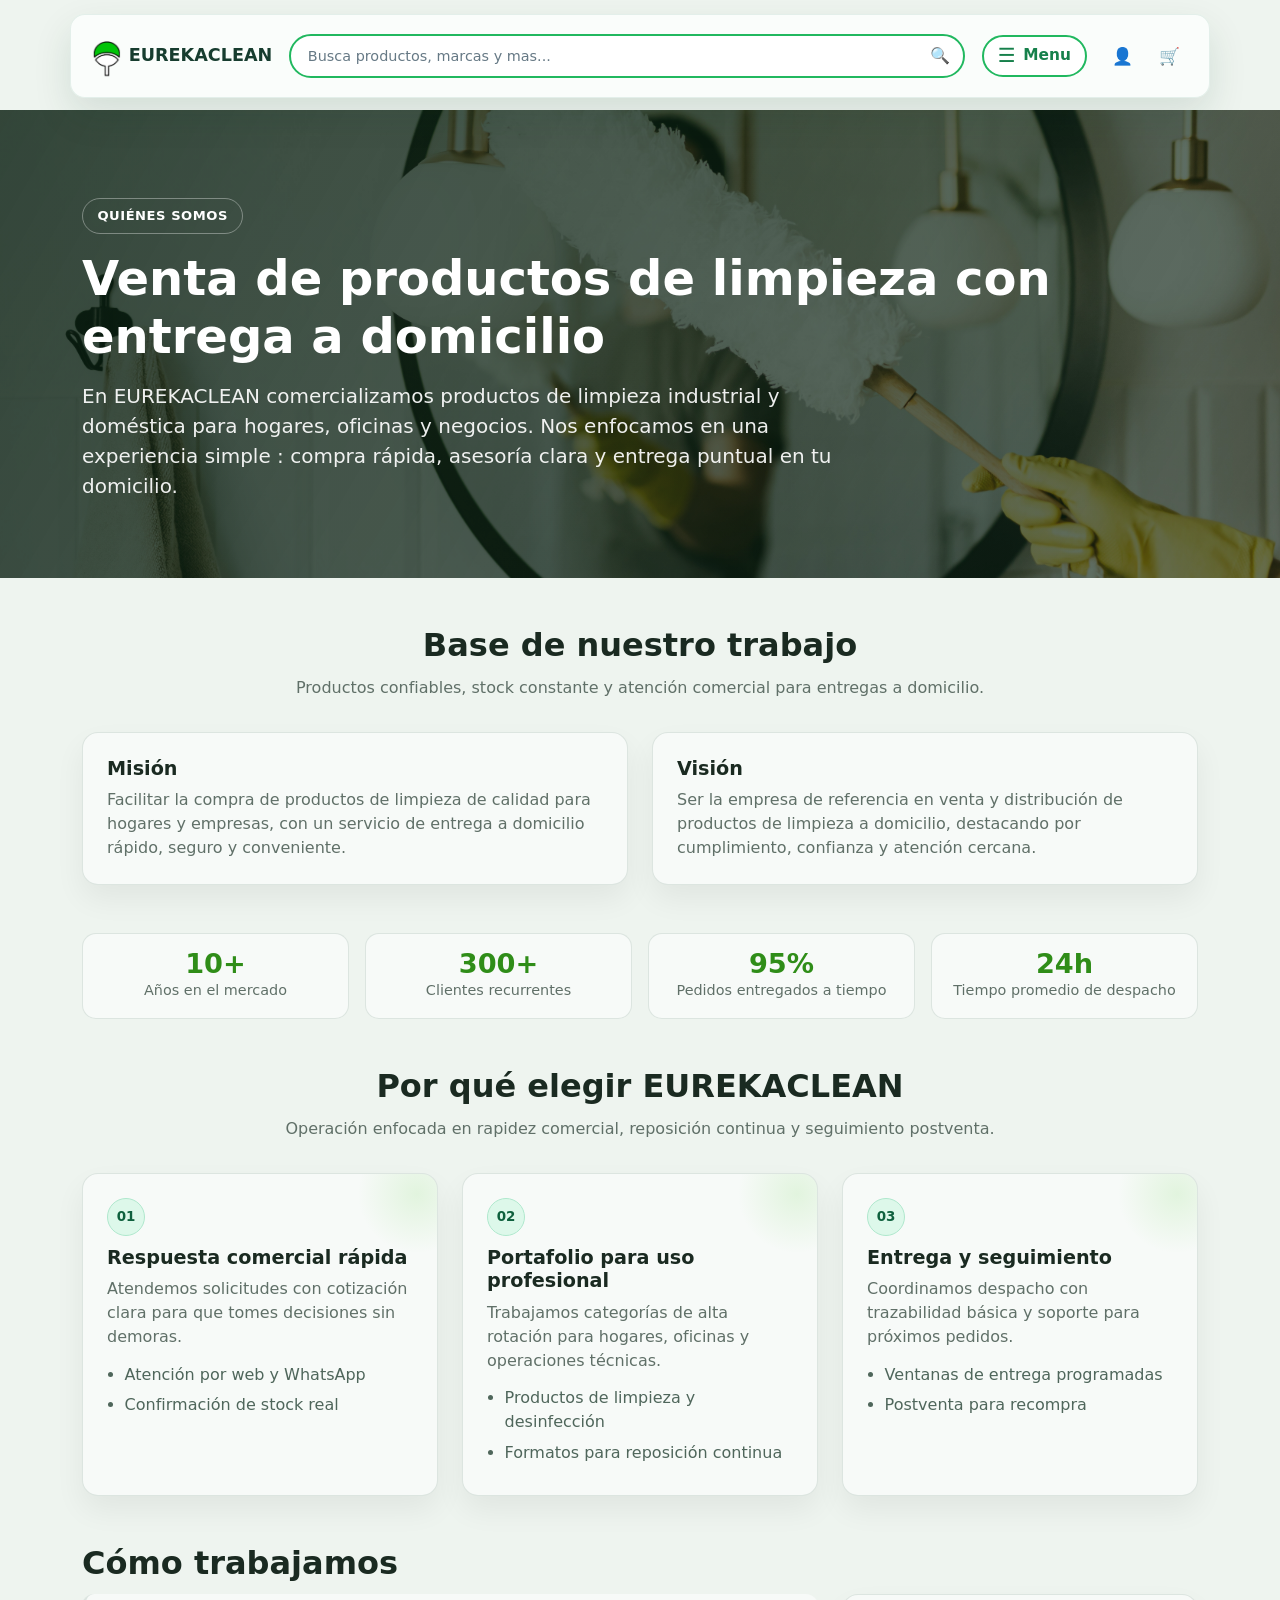
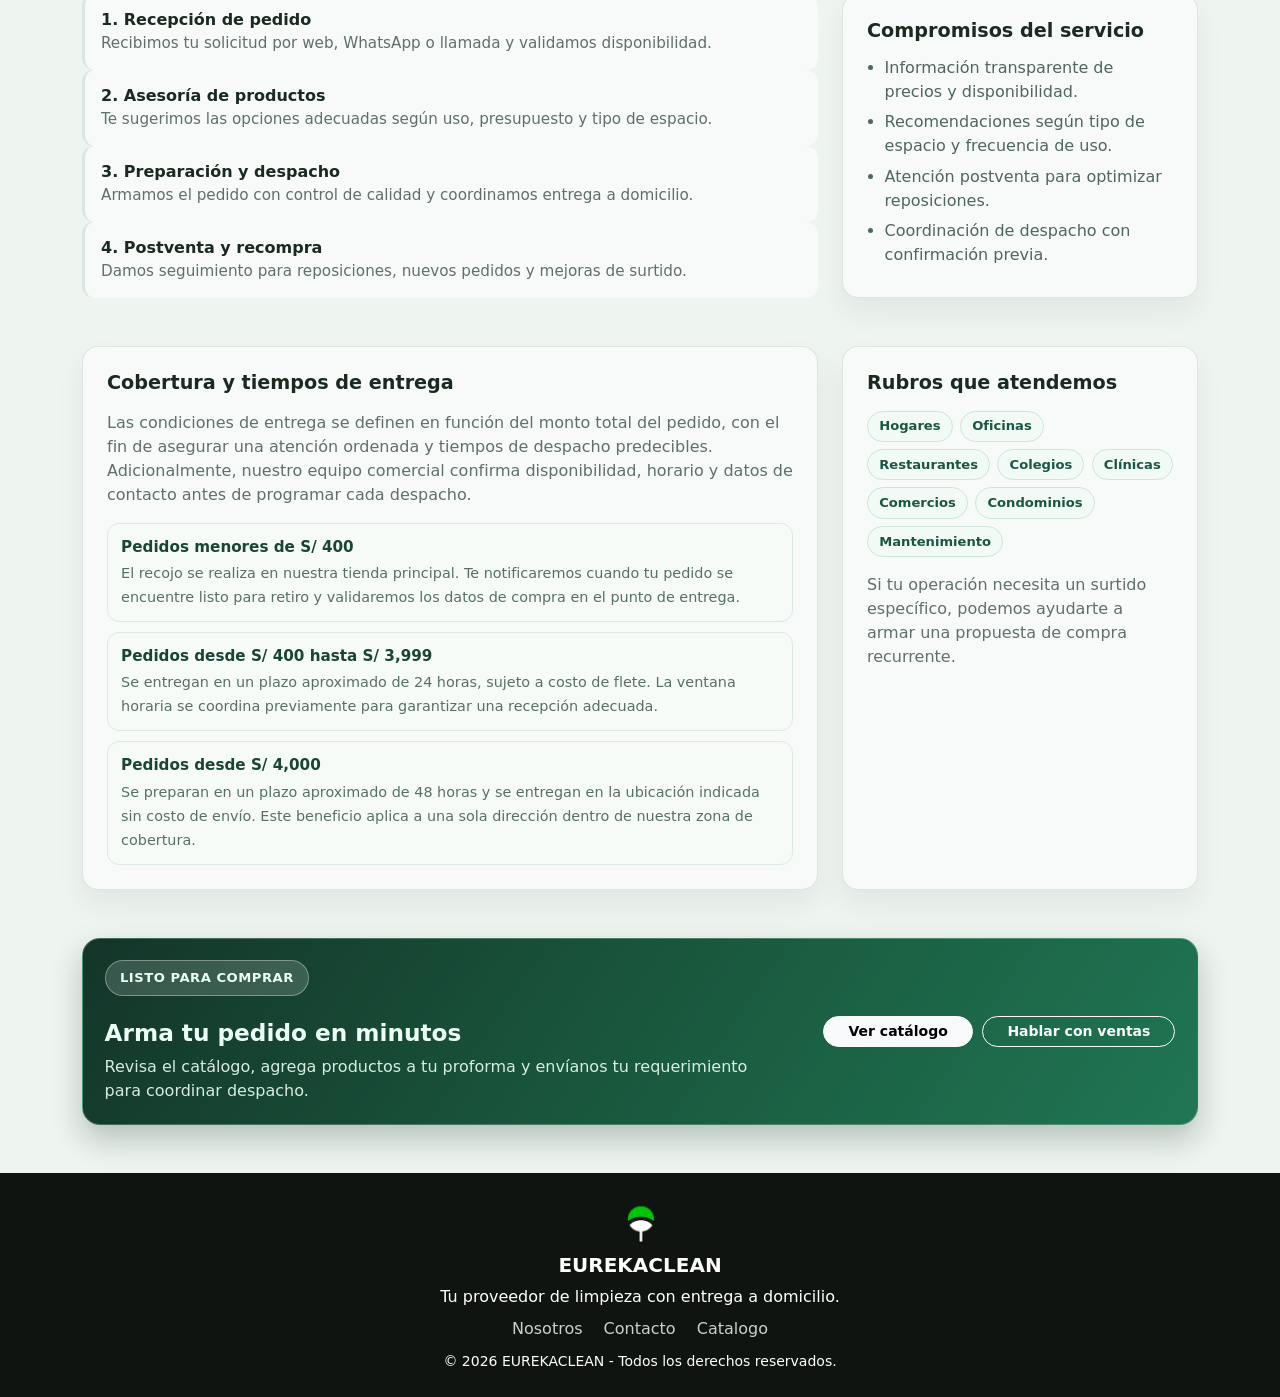
==== commit e50aeedb: "Corrige textos mojibake y acentos UTF-8 en páginas públicas" ====
--- a/acerca.html
+++ b/acerca.html
@@ -54,10 +54,10 @@
 
   <section class="about-hero">
     <div class="container">
-      <span class="pill-badge">QUIÃ‰NES SOMOS</span>
+      <span class="pill-badge">QUIÉNES SOMOS</span>
       <h1 class="display-5 mb-3">Venta de productos de limpieza con entrega a domicilio</h1>
       <p class="lead mb-0">
-        En EUREKACLEAN comercializamos productos de limpieza industrial y domÃ©stica para hogares, oficinas y negocios.  Nos enfocamos en una experiencia simple : compra rÃ¡pida, asesorÃ­a clara y entrega puntual en tu domicilio.
+        En EUREKACLEAN comercializamos productos de limpieza industrial y doméstica para hogares, oficinas y negocios.  Nos enfocamos en una experiencia simple : compra rápida, asesoría clara y entrega puntual en tu domicilio.
       </p>
     </div>
   </section>
@@ -65,25 +65,25 @@
   <section class="py-5">
     <div class="container">
       <h2 class="section-title text-center">Base de nuestro trabajo</h2>
-      <p class="section-subtitle text-center">Productos confiables, stock constante y atenciÃ³n comercial para entregas a domicilio.</p>
+      <p class="section-subtitle text-center">Productos confiables, stock constante y atención comercial para entregas a domicilio.</p>
 
       <div class="row g-4">
         <div class="col-md-6">
           <article class="info-card">
-            <h3>MisiÃ³n</h3>
+            <h3>Misión</h3>
             <p>
               Facilitar la compra de productos de limpieza de calidad para hogares y empresas,
-              con un servicio de entrega a domicilio rÃ¡pido, seguro y conveniente.
+              con un servicio de entrega a domicilio rápido, seguro y conveniente.
             </p>
           </article>
         </div>
 
         <div class="col-md-6">
           <article class="info-card">
-            <h3>VisiÃ³n</h3>
+            <h3>Visión</h3>
             <p>
-              Ser la empresa de referencia en venta y distribuciÃ³n de productos de limpieza a domicilio,
-              destacando por cumplimiento, confianza y atenciÃ³n cercana.
+              Ser la empresa de referencia en venta y distribución de productos de limpieza a domicilio,
+              destacando por cumplimiento, confianza y atención cercana.
             </p>
           </article>
         </div>
@@ -97,7 +97,7 @@
         <div class="col-6 col-md-3">
           <div class="stat-box">
             <strong>10+</strong>
-            <span>AÃ±os en el mercado</span>
+            <span>Años en el mercado</span>
           </div>
         </div>
         <div class="col-6 col-md-3">
@@ -124,20 +124,20 @@
 
   <section class="pb-5">
     <div class="container">
-      <h2 class="section-title text-center">Por quÃ© elegir EUREKACLEAN</h2>
+      <h2 class="section-title text-center">Por qué elegir EUREKACLEAN</h2>
       <p class="section-subtitle text-center">
-        OperaciÃ³n enfocada en rapidez comercial, reposiciÃ³n continua y seguimiento postventa.
+        Operación enfocada en rapidez comercial, reposición continua y seguimiento postventa.
       </p>
 
       <div class="row g-4">
         <div class="col-md-4">
           <article class="info-card feature-card">
             <span class="feature-index">01</span>
-            <h3>Respuesta comercial rÃ¡pida</h3>
-            <p>Atendemos solicitudes con cotizaciÃ³n clara para que tomes decisiones sin demoras.</p>
+            <h3>Respuesta comercial rápida</h3>
+            <p>Atendemos solicitudes con cotización clara para que tomes decisiones sin demoras.</p>
             <ul class="feature-list">
-              <li>AtenciÃ³n por web y WhatsApp</li>
-              <li>ConfirmaciÃ³n de stock real</li>
+              <li>Atención por web y WhatsApp</li>
+              <li>Confirmación de stock real</li>
             </ul>
           </article>
         </div>
@@ -145,10 +145,10 @@
           <article class="info-card feature-card">
             <span class="feature-index">02</span>
             <h3>Portafolio para uso profesional</h3>
-            <p>Trabajamos categorÃ­as de alta rotaciÃ³n para hogares, oficinas y operaciones tÃ©cnicas.</p>
+            <p>Trabajamos categorías de alta rotación para hogares, oficinas y operaciones técnicas.</p>
             <ul class="feature-list">
-              <li>Productos de limpieza y desinfecciÃ³n</li>
-              <li>Formatos para reposiciÃ³n continua</li>
+              <li>Productos de limpieza y desinfección</li>
+              <li>Formatos para reposición continua</li>
             </ul>
           </article>
         </div>
@@ -156,7 +156,7 @@
           <article class="info-card feature-card">
             <span class="feature-index">03</span>
             <h3>Entrega y seguimiento</h3>
-            <p>Coordinamos despacho con trazabilidad bÃ¡sica y soporte para prÃ³ximos pedidos.</p>
+            <p>Coordinamos despacho con trazabilidad básica y soporte para próximos pedidos.</p>
             <ul class="feature-list">
               <li>Ventanas de entrega programadas</li>
               <li>Postventa para recompra</li>
@@ -169,20 +169,20 @@
 
   <section class="pb-5">
     <div class="container">
-      <h2 class="section-title">CÃ³mo trabajamos</h2>
+      <h2 class="section-title">Cómo trabajamos</h2>
       <div class="row g-4">
         <div class="col-lg-8">
           <div class="timeline-col">
           <div class="timeline-item">
-            <h4>1. RecepciÃ³n de pedido</h4>
+            <h4>1. Recepción de pedido</h4>
             <p>Recibimos tu solicitud por web, WhatsApp o llamada y validamos disponibilidad.</p>
           </div>
           <div class="timeline-item">
-            <h4>2. AsesorÃ­a de productos</h4>
-            <p>Te sugerimos las opciones adecuadas segÃºn uso, presupuesto y tipo de espacio.</p>
+            <h4>2. Asesoría de productos</h4>
+            <p>Te sugerimos las opciones adecuadas según uso, presupuesto y tipo de espacio.</p>
           </div>
           <div class="timeline-item">
-            <h4>3. PreparaciÃ³n y despacho</h4>
+            <h4>3. Preparación y despacho</h4>
             <p>Armamos el pedido con control de calidad y coordinamos entrega a domicilio.</p>
           </div>
           <div class="timeline-item">
@@ -195,10 +195,10 @@
           <article class="info-card h-100 side-note-card">
             <h3>Compromisos del servicio</h3>
             <ul class="commitment-list">
-              <li>InformaciÃ³n transparente de precios y disponibilidad.</li>
-              <li>Recomendaciones segÃºn tipo de espacio y frecuencia de uso.</li>
-              <li>AtenciÃ³n postventa para optimizar reposiciones.</li>
-              <li>CoordinaciÃ³n de despacho con confirmaciÃ³n previa.</li>
+              <li>Información transparente de precios y disponibilidad.</li>
+              <li>Recomendaciones según tipo de espacio y frecuencia de uso.</li>
+              <li>Atención postventa para optimizar reposiciones.</li>
+              <li>Coordinación de despacho con confirmación previa.</li>
             </ul>
           </article>
         </div>
@@ -213,7 +213,7 @@
           <article class="info-card h-100">
             <h3 class="mb-3">Cobertura y tiempos de entrega</h3>
             <p class="mb-3">
-              Las condiciones de entrega se definen en funciÃ³n del monto total del pedido, con el fin de asegurar una atenciÃ³n ordenada y tiempos de despacho predecibles.
+              Las condiciones de entrega se definen en función del monto total del pedido, con el fin de asegurar una atención ordenada y tiempos de despacho predecibles.
               Adicionalmente, nuestro equipo comercial confirma disponibilidad, horario y datos de contacto antes de programar cada despacho.
             </p>
             <div class="coverage-grid">
@@ -223,11 +223,11 @@
               </div>
               <div class="coverage-chip">
                 <strong>Pedidos desde S/ 400 hasta S/ 3,999</strong>
-                <span>Se entregan en un plazo aproximado de 24 horas, sujeto a costo de flete. La ventana horaria se coordina previamente para garantizar una recepciÃ³n adecuada.</span>
+                <span>Se entregan en un plazo aproximado de 24 horas, sujeto a costo de flete. La ventana horaria se coordina previamente para garantizar una recepción adecuada.</span>
               </div>
               <div class="coverage-chip">
                 <strong>Pedidos desde S/ 4,000</strong>
-                <span>Se preparan en un plazo aproximado de 48 horas y se entregan en la ubicaciÃ³n indicada sin costo de envÃ­o. Este beneficio aplica a una sola direcciÃ³n dentro de nuestra zona de cobertura.</span>
+                <span>Se preparan en un plazo aproximado de 48 horas y se entregan en la ubicación indicada sin costo de envío. Este beneficio aplica a una sola dirección dentro de nuestra zona de cobertura.</span>
               </div>
             </div>
           </article>
@@ -240,13 +240,13 @@
               <span class="sector-pill">Oficinas</span>
               <span class="sector-pill">Restaurantes</span>
               <span class="sector-pill">Colegios</span>
-              <span class="sector-pill">ClÃ­nicas</span>
+              <span class="sector-pill">Clínicas</span>
               <span class="sector-pill">Comercios</span>
               <span class="sector-pill">Condominios</span>
               <span class="sector-pill">Mantenimiento</span>
             </div>
             <p class="mt-3 mb-0">
-              Si tu operaciÃ³n necesita un surtido especÃ­fico, podemos ayudarte a armar una propuesta de compra recurrente.
+              Si tu operación necesita un surtido específico, podemos ayudarte a armar una propuesta de compra recurrente.
             </p>
           </article>
         </div>
@@ -261,11 +261,11 @@
           <span class="pill-badge pill-badge-solid">LISTO PARA COMPRAR</span>
           <h2>Arma tu pedido en minutos</h2>
           <p>
-            Revisa el catÃ¡logo, agrega productos a tu proforma y envÃ­anos tu requerimiento para coordinar despacho.
+            Revisa el catálogo, agrega productos a tu proforma y envíanos tu requerimiento para coordinar despacho.
           </p>
         </div>
         <div class="about-cta-actions">
-          <a href="tienda.html" class="btn btn-light btn-sm fw-semibold rounded-pill px-4">Ver catÃ¡logo</a>
+          <a href="tienda.html" class="btn btn-light btn-sm fw-semibold rounded-pill px-4">Ver catálogo</a>
           <a href="contacto.html" class="btn btn-outline-light btn-sm fw-semibold rounded-pill px-4">Hablar con ventas</a>
         </div>
       </div>
